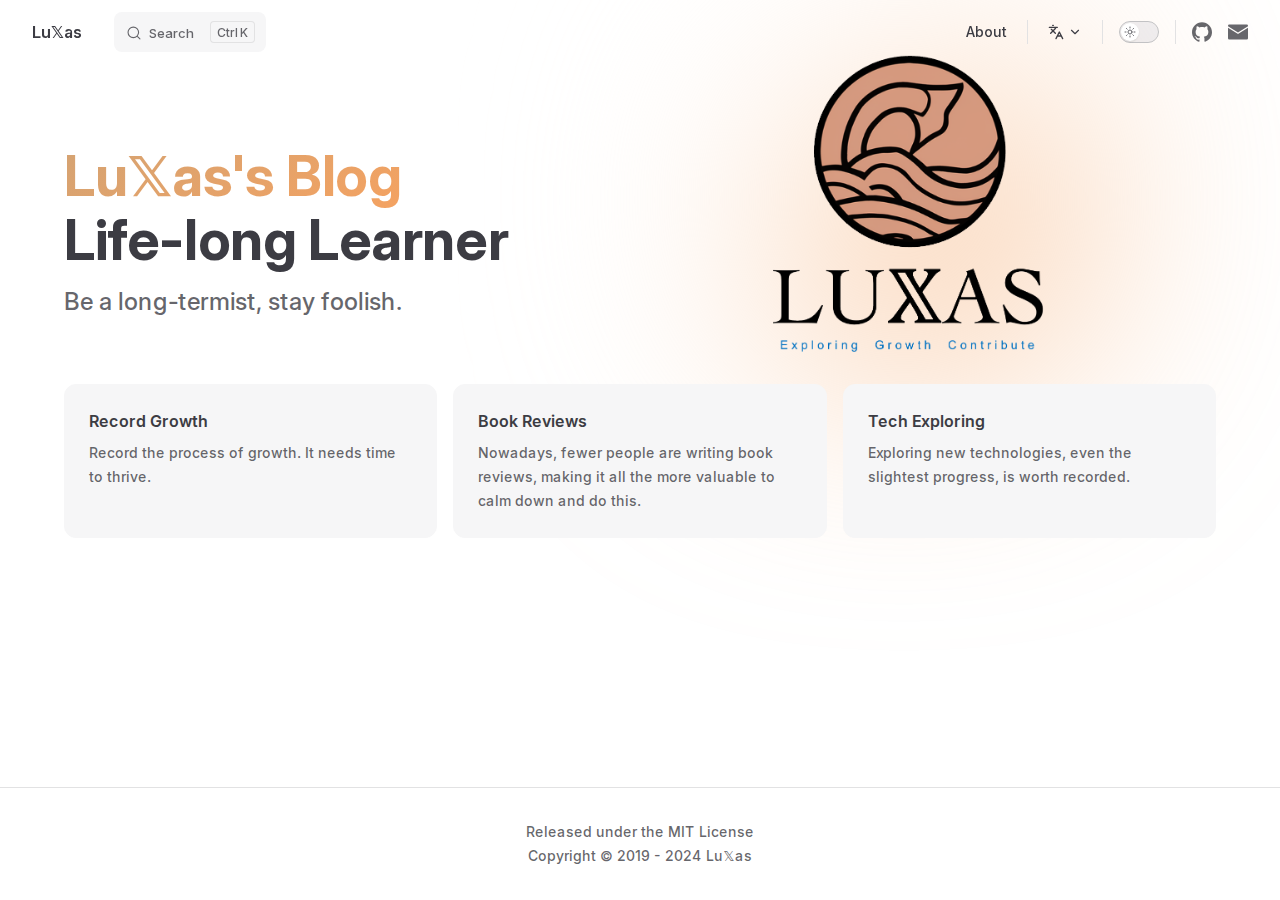
==== en/index.html @ c607cb86 "feat: update articles" ====
<!DOCTYPE html>
<html lang="en-US" dir="ltr">
  <head>
    <meta charset="utf-8">
    <meta name="viewport" content="width=device-width,initial-scale=1">
    <title>Lu𝕏as</title>
    <meta name="description" content="Vite & Vue powered static site generator.">
    <meta name="generator" content="VitePress v1.2.2">
    <link rel="preload stylesheet" href="/assets/style.DDRdnjF_.css" as="style">
    
    <script type="module" src="/assets/app.DLBh6SPV.js"></script>
    <link rel="preload" href="/assets/inter-roman-latin.Di8DUHzh.woff2" as="font" type="font/woff2" crossorigin="">
    <link rel="modulepreload" href="/assets/chunks/framework.D42TvibZ.js">
    <link rel="modulepreload" href="/assets/chunks/theme.DUBHkYEE.js">
    <link rel="modulepreload" href="/assets/en_index.md.DZoqJxFA.lean.js">
    <link rel="icon" href="/favicon.png">
    <script id="check-dark-mode">(()=>{const e=localStorage.getItem("vitepress-theme-appearance")||"auto",a=window.matchMedia("(prefers-color-scheme: dark)").matches;(!e||e==="auto"?a:e==="dark")&&document.documentElement.classList.add("dark")})();</script>
    <script id="check-mac-os">document.documentElement.classList.toggle("mac",/Mac|iPhone|iPod|iPad/i.test(navigator.platform));</script>
  </head>
  <body>
    <div id="app"><div class="Layout" data-v-5d98c3a5><!--[--><!--]--><!--[--><span tabindex="-1" data-v-0f60ec36></span><a href="#VPContent" class="VPSkipLink visually-hidden" data-v-0f60ec36> Skip to content </a><!--]--><!----><header class="VPNav" data-v-5d98c3a5 data-v-ae24b3ad><div class="VPNavBar home top" data-v-ae24b3ad data-v-ccf7ddec><div class="wrapper" data-v-ccf7ddec><div class="container" data-v-ccf7ddec><div class="title" data-v-ccf7ddec><div class="VPNavBarTitle" data-v-ccf7ddec data-v-ab179fa1><a class="title" href="/en/" data-v-ab179fa1><!--[--><!--]--><!----><span data-v-ab179fa1>Lu𝕏as</span><!--[--><!--]--></a></div></div><div class="content" data-v-ccf7ddec><div class="content-body" data-v-ccf7ddec><!--[--><!--]--><div class="VPNavBarSearch search" data-v-ccf7ddec><!--[--><!----><div id="local-search"><button type="button" class="DocSearch DocSearch-Button" aria-label="Search"><span class="DocSearch-Button-Container"><span class="vp-icon DocSearch-Search-Icon"></span><span class="DocSearch-Button-Placeholder">Search</span></span><span class="DocSearch-Button-Keys"><kbd class="DocSearch-Button-Key"></kbd><kbd class="DocSearch-Button-Key">K</kbd></span></button></div><!--]--></div><nav aria-labelledby="main-nav-aria-label" class="VPNavBarMenu menu" data-v-ccf7ddec data-v-7f418b0f><span id="main-nav-aria-label" class="visually-hidden" data-v-7f418b0f>Main Navigation</span><!--[--><!--[--><a class="VPLink link VPNavBarMenuLink" href="/about/page" tabindex="0" data-v-7f418b0f data-v-9c663999><!--[--><span data-v-9c663999>About</span><!--]--></a><!--]--><!--]--></nav><div class="VPFlyout VPNavBarTranslations translations" data-v-ccf7ddec data-v-88af2de4 data-v-b6c34ac9><button type="button" class="button" aria-haspopup="true" aria-expanded="false" aria-label="Change language" data-v-b6c34ac9><span class="text" data-v-b6c34ac9><span class="vpi-languages option-icon" data-v-b6c34ac9></span><!----><span class="vpi-chevron-down text-icon" data-v-b6c34ac9></span></span></button><div class="menu" data-v-b6c34ac9><div class="VPMenu" data-v-b6c34ac9 data-v-e7ea1737><!----><!--[--><!--[--><div class="items" data-v-88af2de4><p class="title" data-v-88af2de4>English</p><!--[--><div class="VPMenuLink" data-v-88af2de4 data-v-43f1e123><a class="VPLink link" href="/" data-v-43f1e123><!--[-->简体中文<!--]--></a></div><!--]--></div><!--]--><!--]--></div></div></div><div class="VPNavBarAppearance appearance" data-v-ccf7ddec data-v-e6aabb21><button class="VPSwitch VPSwitchAppearance" type="button" role="switch" title="Switch to dark theme" aria-checked="false" data-v-e6aabb21 data-v-d1f28634 data-v-1d5665e3><span class="check" data-v-1d5665e3><span class="icon" data-v-1d5665e3><!--[--><span class="vpi-sun sun" data-v-d1f28634></span><span class="vpi-moon moon" data-v-d1f28634></span><!--]--></span></span></button></div><div class="VPSocialLinks VPNavBarSocialLinks social-links" data-v-ccf7ddec data-v-0394ad82 data-v-7bc22406><!--[--><a class="VPSocialLink no-icon" href="https://github.com/luxasjer" aria-label="github" target="_blank" rel="noopener" data-v-7bc22406 data-v-eee4e7cb><span class="vpi-social-github" /></a><a class="VPSocialLink no-icon" href="mailto:jiap@hotmail.com" aria-label target="_blank" rel="noopener" data-v-7bc22406 data-v-eee4e7cb><svg xmlns="http://www.w3.org/2000/svg" viewBox="0 0 128 96" id="email"><g><path d="M0 11.283V8a8 8 0 0 1 8-8h112a8 8 0 0 1 8 8v3.283l-64 40zm66.12 48.11a4.004 4.004 0 0 1-4.24 0L0 20.717V88a8 8 0 0 0 8 8h112a8 8 0 0 0 8-8V20.717z"></path></g></svg></a><!--]--></div><div class="VPFlyout VPNavBarExtra extra" data-v-ccf7ddec data-v-d0bd9dde data-v-b6c34ac9><button type="button" class="button" aria-haspopup="true" aria-expanded="false" aria-label="extra navigation" data-v-b6c34ac9><span class="vpi-more-horizontal icon" data-v-b6c34ac9></span></button><div class="menu" data-v-b6c34ac9><div class="VPMenu" data-v-b6c34ac9 data-v-e7ea1737><!----><!--[--><!--[--><div class="group translations" data-v-d0bd9dde><p class="trans-title" data-v-d0bd9dde>English</p><!--[--><div class="VPMenuLink" data-v-d0bd9dde data-v-43f1e123><a class="VPLink link" href="/" data-v-43f1e123><!--[-->简体中文<!--]--></a></div><!--]--></div><div class="group" data-v-d0bd9dde><div class="item appearance" data-v-d0bd9dde><p class="label" data-v-d0bd9dde>Appearance</p><div class="appearance-action" data-v-d0bd9dde><button class="VPSwitch VPSwitchAppearance" type="button" role="switch" title="Switch to dark theme" aria-checked="false" data-v-d0bd9dde data-v-d1f28634 data-v-1d5665e3><span class="check" data-v-1d5665e3><span class="icon" data-v-1d5665e3><!--[--><span class="vpi-sun sun" data-v-d1f28634></span><span class="vpi-moon moon" data-v-d1f28634></span><!--]--></span></span></button></div></div></div><div class="group" data-v-d0bd9dde><div class="item social-links" data-v-d0bd9dde><div class="VPSocialLinks social-links-list" data-v-d0bd9dde data-v-7bc22406><!--[--><a class="VPSocialLink no-icon" href="https://github.com/luxasjer" aria-label="github" target="_blank" rel="noopener" data-v-7bc22406 data-v-eee4e7cb><span class="vpi-social-github" /></a><a class="VPSocialLink no-icon" href="mailto:jiap@hotmail.com" aria-label target="_blank" rel="noopener" data-v-7bc22406 data-v-eee4e7cb><svg xmlns="http://www.w3.org/2000/svg" viewBox="0 0 128 96" id="email"><g><path d="M0 11.283V8a8 8 0 0 1 8-8h112a8 8 0 0 1 8 8v3.283l-64 40zm66.12 48.11a4.004 4.004 0 0 1-4.24 0L0 20.717V88a8 8 0 0 0 8 8h112a8 8 0 0 0 8-8V20.717z"></path></g></svg></a><!--]--></div></div></div><!--]--><!--]--></div></div></div><!--[--><!--]--><button type="button" class="VPNavBarHamburger hamburger" aria-label="mobile navigation" aria-expanded="false" aria-controls="VPNavScreen" data-v-ccf7ddec data-v-e5dd9c1c><span class="container" data-v-e5dd9c1c><span class="top" data-v-e5dd9c1c></span><span class="middle" data-v-e5dd9c1c></span><span class="bottom" data-v-e5dd9c1c></span></span></button></div></div></div></div><div class="divider" data-v-ccf7ddec><div class="divider-line" data-v-ccf7ddec></div></div></div><!----></header><!----><!----><div class="VPContent is-home" id="VPContent" data-v-5d98c3a5 data-v-1428d186><div class="VPHome" data-v-1428d186 data-v-686f80a6><!--[--><!--]--><div class="VPHero has-image VPHomeHero" data-v-686f80a6 data-v-303bb580><div class="container" data-v-303bb580><div class="main" data-v-303bb580><!--[--><!--]--><!--[--><h1 class="name" data-v-303bb580><span class="clip" data-v-303bb580>Lu𝕏as's Blog</span></h1><p class="text" data-v-303bb580>Life-long Learner</p><p class="tagline" data-v-303bb580>Be a long-termist, stay foolish.</p><!--]--><!--[--><!--]--><!----><!--[--><!--]--></div><div class="image" data-v-303bb580><div class="image-container" data-v-303bb580><div class="image-bg" data-v-303bb580></div><!--[--><!--[--><img class="VPImage image-src" src="/logo.png" alt="Luxas" data-v-8426fc1a><!--]--><!--]--></div></div></div></div><!--[--><!--]--><!--[--><!--]--><div class="VPFeatures VPHomeFeatures" data-v-686f80a6 data-v-a6181336><div class="container" data-v-a6181336><div class="items" data-v-a6181336><!--[--><div class="grid-3 item" data-v-a6181336><div class="VPLink no-icon VPFeature" data-v-a6181336 data-v-a3976bdc><!--[--><article class="box" data-v-a3976bdc><!----><h2 class="title" data-v-a3976bdc>Record Growth</h2><p class="details" data-v-a3976bdc>Record the process of growth. It needs time to thrive.</p><!----></article><!--]--></div></div><div class="grid-3 item" data-v-a6181336><div class="VPLink no-icon VPFeature" data-v-a6181336 data-v-a3976bdc><!--[--><article class="box" data-v-a3976bdc><!----><h2 class="title" data-v-a3976bdc>Book Reviews</h2><p class="details" data-v-a3976bdc>Nowadays, fewer people are writing book reviews, making it all the more valuable to calm down and do this.</p><!----></article><!--]--></div></div><div class="grid-3 item" data-v-a6181336><div class="VPLink no-icon VPFeature" data-v-a6181336 data-v-a3976bdc><!--[--><article class="box" data-v-a3976bdc><!----><h2 class="title" data-v-a3976bdc>Tech Exploring</h2><p class="details" data-v-a3976bdc>Exploring new technologies, even the slightest progress, is worth recorded.</p><!----></article><!--]--></div></div><!--]--></div></div></div><!--[--><!--]--><div class="vp-doc container" style="" data-v-686f80a6 data-v-8e2d4988><!--[--><div style="position:relative;" data-v-686f80a6><div></div></div><!--]--></div></div></div><footer class="VPFooter" data-v-5d98c3a5 data-v-e315a0ad><div class="container" data-v-e315a0ad><p class="message" data-v-e315a0ad>Released under the MIT License</p><p class="copyright" data-v-e315a0ad>Copyright © 2019 - 2024 Lu𝕏as</p></div></footer><!--[--><!--]--></div></div>
    <script>window.__VP_HASH_MAP__=JSON.parse("{\"en_about_page.md\":\"DfdKTRWu\",\"en_posts_index.md\":\"Dd6nud6J\",\"about_page.md\":\"Cd9vt3Vc\",\"index.md\":\"DDCUJLED\",\"en_posts_how-to-configure-multiple-github-accounts-on-mac.md\":\"Dc8gXFpG\",\"posts_index.md\":\"DUNDQnD2\",\"en_index.md\":\"DZoqJxFA\",\"posts_how-to-configure-multiple-github-accounts-on-mac.md\":\"HzGMgSVw\"}");window.__VP_SITE_DATA__=JSON.parse("{\"lang\":\"en-US\",\"dir\":\"ltr\",\"title\":\"Lu𝕏as\",\"description\":\"Lu𝕏as 的个人网站\",\"base\":\"/\",\"head\":[],\"router\":{\"prefetchLinks\":true},\"appearance\":true,\"themeConfig\":{\"socialLinks\":[{\"icon\":\"github\",\"link\":\"https://github.com/luxasjer\"},{\"icon\":{\"svg\":\"<svg xmlns=\\\"http://www.w3.org/2000/svg\\\" viewBox=\\\"0 0 128 96\\\" id=\\\"email\\\"><g><path d=\\\"M0 11.283V8a8 8 0 0 1 8-8h112a8 8 0 0 1 8 8v3.283l-64 40zm66.12 48.11a4.004 4.004 0 0 1-4.24 0L0 20.717V88a8 8 0 0 0 8 8h112a8 8 0 0 0 8-8V20.717z\\\"></path></g></svg>\"},\"link\":\"mailto:jiap@hotmail.com\"}],\"search\":{\"provider\":\"local\"}},\"locales\":{\"root\":{\"label\":\"简体中文\",\"lang\":\"cn-zh\",\"description\":\"中文\",\"themeConfig\":{\"nav\":[{\"text\":\"文章\",\"link\":\"/posts\"},{\"text\":\"关于\",\"link\":\"/about/page\"}],\"editLink\":{\"pattern\":\"mailto:jiap@hotmail.com\",\"text\":\"与我取得联系\"},\"footer\":{\"message\":\"基于 MIT 许可发布\",\"copyright\":\"版权所有 © 2019-2024 Lu𝕏as\"},\"docFooter\":{\"prev\":\"上一页\",\"next\":\"下一页\"},\"outlineTitle\":\"导航栏\",\"outline\":[2,3],\"lastUpdated\":{\"text\":\"最后更新于\",\"formatOptions\":{\"dateStyle\":\"short\",\"timeStyle\":\"medium\"}},\"langMenuLabel\":\"多语言\",\"returnToTopLabel\":\"回到顶部\",\"sidebarMenuLabel\":\"菜单\",\"darkModeSwitchLabel\":\"主题\",\"lightModeSwitchTitle\":\"切换到浅色模式\",\"darkModeSwitchTitle\":\"切换到深色模式\"}},\"en\":{\"label\":\"English\",\"lang\":\"en-US\",\"description\":\"Vite & Vue powered static site generator.\",\"themeConfig\":{\"nav\":[{\"text\":\"About\",\"link\":\"/about/page\"}],\"editLink\":{\"pattern\":\"mailto:jiap@hotmail.com\",\"text\":\"Mail to me\"},\"footer\":{\"message\":\"Released under the MIT License\",\"copyright\":\"Copyright © 2019 - 2024 Lu𝕏as\"}}}},\"scrollOffset\":134,\"cleanUrls\":true}");</script>
    
  </body>
</html>
---- assets/style.DDRdnjF_.css ----
@font-face{font-family:Inter;font-style:normal;font-weight:100 900;font-display:swap;src:url(/assets/inter-roman-cyrillic-ext.BBPuwvHQ.woff2) format("woff2");unicode-range:U+0460-052F,U+1C80-1C88,U+20B4,U+2DE0-2DFF,U+A640-A69F,U+FE2E-FE2F}@font-face{font-family:Inter;font-style:normal;font-weight:100 900;font-display:swap;src:url(/assets/inter-roman-cyrillic.C5lxZ8CY.woff2) format("woff2");unicode-range:U+0301,U+0400-045F,U+0490-0491,U+04B0-04B1,U+2116}@font-face{font-family:Inter;font-style:normal;font-weight:100 900;font-display:swap;src:url(/assets/inter-roman-greek-ext.CqjqNYQ-.woff2) format("woff2");unicode-range:U+1F00-1FFF}@font-face{font-family:Inter;font-style:normal;font-weight:100 900;font-display:swap;src:url(/assets/inter-roman-greek.BBVDIX6e.woff2) format("woff2");unicode-range:U+0370-0377,U+037A-037F,U+0384-038A,U+038C,U+038E-03A1,U+03A3-03FF}@font-face{font-family:Inter;font-style:normal;font-weight:100 900;font-display:swap;src:url(/assets/inter-roman-vietnamese.BjW4sHH5.woff2) format("woff2");unicode-range:U+0102-0103,U+0110-0111,U+0128-0129,U+0168-0169,U+01A0-01A1,U+01AF-01B0,U+0300-0301,U+0303-0304,U+0308-0309,U+0323,U+0329,U+1EA0-1EF9,U+20AB}@font-face{font-family:Inter;font-style:normal;font-weight:100 900;font-display:swap;src:url(/assets/inter-roman-latin-ext.4ZJIpNVo.woff2) format("woff2");unicode-range:U+0100-02AF,U+0304,U+0308,U+0329,U+1E00-1E9F,U+1EF2-1EFF,U+2020,U+20A0-20AB,U+20AD-20C0,U+2113,U+2C60-2C7F,U+A720-A7FF}@font-face{font-family:Inter;font-style:normal;font-weight:100 900;font-display:swap;src:url(/assets/inter-roman-latin.Di8DUHzh.woff2) format("woff2");unicode-range:U+0000-00FF,U+0131,U+0152-0153,U+02BB-02BC,U+02C6,U+02DA,U+02DC,U+0304,U+0308,U+0329,U+2000-206F,U+2074,U+20AC,U+2122,U+2191,U+2193,U+2212,U+2215,U+FEFF,U+FFFD}@font-face{font-family:Inter;font-style:italic;font-weight:100 900;font-display:swap;src:url(/assets/inter-italic-cyrillic-ext.r48I6akx.woff2) format("woff2");unicode-range:U+0460-052F,U+1C80-1C88,U+20B4,U+2DE0-2DFF,U+A640-A69F,U+FE2E-FE2F}@font-face{font-family:Inter;font-style:italic;font-weight:100 900;font-display:swap;src:url(/assets/inter-italic-cyrillic.By2_1cv3.woff2) format("woff2");unicode-range:U+0301,U+0400-045F,U+0490-0491,U+04B0-04B1,U+2116}@font-face{font-family:Inter;font-style:italic;font-weight:100 900;font-display:swap;src:url(/assets/inter-italic-greek-ext.1u6EdAuj.woff2) format("woff2");unicode-range:U+1F00-1FFF}@font-face{font-family:Inter;font-style:italic;font-weight:100 900;font-display:swap;src:url(/assets/inter-italic-greek.DJ8dCoTZ.woff2) format("woff2");unicode-range:U+0370-0377,U+037A-037F,U+0384-038A,U+038C,U+038E-03A1,U+03A3-03FF}@font-face{font-family:Inter;font-style:italic;font-weight:100 900;font-display:swap;src:url(/assets/inter-italic-vietnamese.BSbpV94h.woff2) format("woff2");unicode-range:U+0102-0103,U+0110-0111,U+0128-0129,U+0168-0169,U+01A0-01A1,U+01AF-01B0,U+0300-0301,U+0303-0304,U+0308-0309,U+0323,U+0329,U+1EA0-1EF9,U+20AB}@font-face{font-family:Inter;font-style:italic;font-weight:100 900;font-display:swap;src:url(/assets/inter-italic-latin-ext.CN1xVJS-.woff2) format("woff2");unicode-range:U+0100-02AF,U+0304,U+0308,U+0329,U+1E00-1E9F,U+1EF2-1EFF,U+2020,U+20A0-20AB,U+20AD-20C0,U+2113,U+2C60-2C7F,U+A720-A7FF}@font-face{font-family:Inter;font-style:italic;font-weight:100 900;font-display:swap;src:url(/assets/inter-italic-latin.C2AdPX0b.woff2) format("woff2");unicode-range:U+0000-00FF,U+0131,U+0152-0153,U+02BB-02BC,U+02C6,U+02DA,U+02DC,U+0304,U+0308,U+0329,U+2000-206F,U+2074,U+20AC,U+2122,U+2191,U+2193,U+2212,U+2215,U+FEFF,U+FFFD}@font-face{font-family:Punctuation SC;font-weight:400;src:local("PingFang SC Regular"),local("Noto Sans CJK SC"),local("Microsoft YaHei");unicode-range:U+201C,U+201D,U+2018,U+2019,U+2E3A,U+2014,U+2013,U+2026,U+00B7,U+007E,U+002F}@font-face{font-family:Punctuation SC;font-weight:500;src:local("PingFang SC Medium"),local("Noto Sans CJK SC"),local("Microsoft YaHei");unicode-range:U+201C,U+201D,U+2018,U+2019,U+2E3A,U+2014,U+2013,U+2026,U+00B7,U+007E,U+002F}@font-face{font-family:Punctuation SC;font-weight:600;src:local("PingFang SC Semibold"),local("Noto Sans CJK SC Bold"),local("Microsoft YaHei Bold");unicode-range:U+201C,U+201D,U+2018,U+2019,U+2E3A,U+2014,U+2013,U+2026,U+00B7,U+007E,U+002F}@font-face{font-family:Punctuation SC;font-weight:700;src:local("PingFang SC Semibold"),local("Noto Sans CJK SC Bold"),local("Microsoft YaHei Bold");unicode-range:U+201C,U+201D,U+2018,U+2019,U+2E3A,U+2014,U+2013,U+2026,U+00B7,U+007E,U+002F}:root{--vp-c-white: #ffffff;--vp-c-black: #000000;--vp-c-neutral: var(--vp-c-black);--vp-c-neutral-inverse: var(--vp-c-white)}.dark{--vp-c-neutral: var(--vp-c-white);--vp-c-neutral-inverse: var(--vp-c-black)}:root{--vp-c-gray-1: #dddde3;--vp-c-gray-2: #e4e4e9;--vp-c-gray-3: #ebebef;--vp-c-gray-soft: rgba(142, 150, 170, .14);--vp-c-indigo-1: #3451b2;--vp-c-indigo-2: #3a5ccc;--vp-c-indigo-3: #5672cd;--vp-c-indigo-soft: rgba(100, 108, 255, .14);--vp-c-purple-1: #6f42c1;--vp-c-purple-2: #7e4cc9;--vp-c-purple-3: #8e5cd9;--vp-c-purple-soft: rgba(159, 122, 234, .14);--vp-c-green-1: #18794e;--vp-c-green-2: #299764;--vp-c-green-3: #30a46c;--vp-c-green-soft: rgba(16, 185, 129, .14);--vp-c-yellow-1: #915930;--vp-c-yellow-2: #946300;--vp-c-yellow-3: #9f6a00;--vp-c-yellow-soft: rgba(234, 179, 8, .14);--vp-c-red-1: #b8272c;--vp-c-red-2: #d5393e;--vp-c-red-3: #e0575b;--vp-c-red-soft: rgba(244, 63, 94, .14);--vp-c-sponsor: #db2777}.dark{--vp-c-gray-1: #515c67;--vp-c-gray-2: #414853;--vp-c-gray-3: #32363f;--vp-c-gray-soft: rgba(101, 117, 133, .16);--vp-c-indigo-1: #a8b1ff;--vp-c-indigo-2: #5c73e7;--vp-c-indigo-3: #3e63dd;--vp-c-indigo-soft: rgba(100, 108, 255, .16);--vp-c-purple-1: #c8abfa;--vp-c-purple-2: #a879e6;--vp-c-purple-3: #8e5cd9;--vp-c-purple-soft: rgba(159, 122, 234, .16);--vp-c-green-1: #3dd68c;--vp-c-green-2: #30a46c;--vp-c-green-3: #298459;--vp-c-green-soft: rgba(16, 185, 129, .16);--vp-c-yellow-1: #f9b44e;--vp-c-yellow-2: #da8b17;--vp-c-yellow-3: #a46a0a;--vp-c-yellow-soft: rgba(234, 179, 8, .16);--vp-c-red-1: #f66f81;--vp-c-red-2: #f14158;--vp-c-red-3: #b62a3c;--vp-c-red-soft: rgba(244, 63, 94, .16)}:root{--vp-c-bg: #ffffff;--vp-c-bg-alt: #f6f6f7;--vp-c-bg-elv: #ffffff;--vp-c-bg-soft: #f6f6f7}.dark{--vp-c-bg: #1b1b1f;--vp-c-bg-alt: #161618;--vp-c-bg-elv: #202127;--vp-c-bg-soft: #202127}:root{--vp-c-border: #c2c2c4;--vp-c-divider: #e2e2e3;--vp-c-gutter: #e2e2e3}.dark{--vp-c-border: #3c3f44;--vp-c-divider: #2e2e32;--vp-c-gutter: #000000}:root{--vp-c-text-1: rgba(60, 60, 67);--vp-c-text-2: rgba(60, 60, 67, .78);--vp-c-text-3: rgba(60, 60, 67, .56)}.dark{--vp-c-text-1: rgba(255, 255, 245, .86);--vp-c-text-2: rgba(235, 235, 245, .6);--vp-c-text-3: rgba(235, 235, 245, .38)}:root{--vp-c-default-1: var(--vp-c-gray-1);--vp-c-default-2: var(--vp-c-gray-2);--vp-c-default-3: var(--vp-c-gray-3);--vp-c-default-soft: var(--vp-c-gray-soft);--vp-c-brand-1: var(--vp-c-indigo-1);--vp-c-brand-2: var(--vp-c-indigo-2);--vp-c-brand-3: var(--vp-c-indigo-3);--vp-c-brand-soft: var(--vp-c-indigo-soft);--vp-c-brand: var(--vp-c-brand-1);--vp-c-tip-1: var(--vp-c-brand-1);--vp-c-tip-2: var(--vp-c-brand-2);--vp-c-tip-3: var(--vp-c-brand-3);--vp-c-tip-soft: var(--vp-c-brand-soft);--vp-c-note-1: var(--vp-c-brand-1);--vp-c-note-2: var(--vp-c-brand-2);--vp-c-note-3: var(--vp-c-brand-3);--vp-c-note-soft: var(--vp-c-brand-soft);--vp-c-success-1: var(--vp-c-green-1);--vp-c-success-2: var(--vp-c-green-2);--vp-c-success-3: var(--vp-c-green-3);--vp-c-success-soft: var(--vp-c-green-soft);--vp-c-important-1: var(--vp-c-purple-1);--vp-c-important-2: var(--vp-c-purple-2);--vp-c-important-3: var(--vp-c-purple-3);--vp-c-important-soft: var(--vp-c-purple-soft);--vp-c-warning-1: var(--vp-c-yellow-1);--vp-c-warning-2: var(--vp-c-yellow-2);--vp-c-warning-3: var(--vp-c-yellow-3);--vp-c-warning-soft: var(--vp-c-yellow-soft);--vp-c-danger-1: var(--vp-c-red-1);--vp-c-danger-2: var(--vp-c-red-2);--vp-c-danger-3: var(--vp-c-red-3);--vp-c-danger-soft: var(--vp-c-red-soft);--vp-c-caution-1: var(--vp-c-red-1);--vp-c-caution-2: var(--vp-c-red-2);--vp-c-caution-3: var(--vp-c-red-3);--vp-c-caution-soft: var(--vp-c-red-soft)}:root{--vp-font-family-base: "Inter", ui-sans-serif, system-ui, sans-serif, "Apple Color Emoji", "Segoe UI Emoji", "Segoe UI Symbol", "Noto Color Emoji";--vp-font-family-mono: ui-monospace, "Menlo", "Monaco", "Consolas", "Liberation Mono", "Courier New", monospace;font-optical-sizing:auto}:root:where(:lang(zh)){--vp-font-family-base: "Punctuation SC", "Inter", ui-sans-serif, system-ui, "PingFang SC", "Noto Sans CJK SC", "Noto Sans SC", "Heiti SC", "Microsoft YaHei", "DengXian", sans-serif, "Apple Color Emoji", "Segoe UI Emoji", "Segoe UI Symbol", "Noto Color Emoji"}:root{--vp-shadow-1: 0 1px 2px rgba(0, 0, 0, .04), 0 1px 2px rgba(0, 0, 0, .06);--vp-shadow-2: 0 3px 12px rgba(0, 0, 0, .07), 0 1px 4px rgba(0, 0, 0, .07);--vp-shadow-3: 0 12px 32px rgba(0, 0, 0, .1), 0 2px 6px rgba(0, 0, 0, .08);--vp-shadow-4: 0 14px 44px rgba(0, 0, 0, .12), 0 3px 9px rgba(0, 0, 0, .12);--vp-shadow-5: 0 18px 56px rgba(0, 0, 0, .16), 0 4px 12px rgba(0, 0, 0, .16)}:root{--vp-z-index-footer: 10;--vp-z-index-local-nav: 20;--vp-z-index-nav: 30;--vp-z-index-layout-top: 40;--vp-z-index-backdrop: 50;--vp-z-index-sidebar: 60}@media (min-width: 960px){:root{--vp-z-index-sidebar: 25}}:root{--vp-layout-max-width: 1440px}:root{--vp-header-anchor-symbol: "#"}:root{--vp-code-line-height: 1.7;--vp-code-font-size: .875em;--vp-code-color: var(--vp-c-brand-1);--vp-code-link-color: var(--vp-c-brand-1);--vp-code-link-hover-color: var(--vp-c-brand-2);--vp-code-bg: var(--vp-c-default-soft);--vp-code-block-color: var(--vp-c-text-2);--vp-code-block-bg: var(--vp-c-bg-alt);--vp-code-block-divider-color: var(--vp-c-gutter);--vp-code-lang-color: var(--vp-c-text-3);--vp-code-line-highlight-color: var(--vp-c-default-soft);--vp-code-line-number-color: var(--vp-c-text-3);--vp-code-line-diff-add-color: var(--vp-c-success-soft);--vp-code-line-diff-add-symbol-color: var(--vp-c-success-1);--vp-code-line-diff-remove-color: var(--vp-c-danger-soft);--vp-code-line-diff-remove-symbol-color: var(--vp-c-danger-1);--vp-code-line-warning-color: var(--vp-c-warning-soft);--vp-code-line-error-color: var(--vp-c-danger-soft);--vp-code-copy-code-border-color: var(--vp-c-divider);--vp-code-copy-code-bg: var(--vp-c-bg-soft);--vp-code-copy-code-hover-border-color: var(--vp-c-divider);--vp-code-copy-code-hover-bg: var(--vp-c-bg);--vp-code-copy-code-active-text: var(--vp-c-text-2);--vp-code-copy-copied-text-content: "Copied";--vp-code-tab-divider: var(--vp-code-block-divider-color);--vp-code-tab-text-color: var(--vp-c-text-2);--vp-code-tab-bg: var(--vp-code-block-bg);--vp-code-tab-hover-text-color: var(--vp-c-text-1);--vp-code-tab-active-text-color: var(--vp-c-text-1);--vp-code-tab-active-bar-color: var(--vp-c-brand-1)}:root{--vp-button-brand-border: transparent;--vp-button-brand-text: var(--vp-c-white);--vp-button-brand-bg: var(--vp-c-brand-3);--vp-button-brand-hover-border: transparent;--vp-button-brand-hover-text: var(--vp-c-white);--vp-button-brand-hover-bg: var(--vp-c-brand-2);--vp-button-brand-active-border: transparent;--vp-button-brand-active-text: var(--vp-c-white);--vp-button-brand-active-bg: var(--vp-c-brand-1);--vp-button-alt-border: transparent;--vp-button-alt-text: var(--vp-c-text-1);--vp-button-alt-bg: var(--vp-c-default-3);--vp-button-alt-hover-border: transparent;--vp-button-alt-hover-text: var(--vp-c-text-1);--vp-button-alt-hover-bg: var(--vp-c-default-2);--vp-button-alt-active-border: transparent;--vp-button-alt-active-text: var(--vp-c-text-1);--vp-button-alt-active-bg: var(--vp-c-default-1);--vp-button-sponsor-border: var(--vp-c-text-2);--vp-button-sponsor-text: var(--vp-c-text-2);--vp-button-sponsor-bg: transparent;--vp-button-sponsor-hover-border: var(--vp-c-sponsor);--vp-button-sponsor-hover-text: var(--vp-c-sponsor);--vp-button-sponsor-hover-bg: transparent;--vp-button-sponsor-active-border: var(--vp-c-sponsor);--vp-button-sponsor-active-text: var(--vp-c-sponsor);--vp-button-sponsor-active-bg: transparent}:root{--vp-custom-block-font-size: 14px;--vp-custom-block-code-font-size: 13px;--vp-custom-block-info-border: transparent;--vp-custom-block-info-text: var(--vp-c-text-1);--vp-custom-block-info-bg: var(--vp-c-default-soft);--vp-custom-block-info-code-bg: var(--vp-c-default-soft);--vp-custom-block-note-border: transparent;--vp-custom-block-note-text: var(--vp-c-text-1);--vp-custom-block-note-bg: var(--vp-c-default-soft);--vp-custom-block-note-code-bg: var(--vp-c-default-soft);--vp-custom-block-tip-border: transparent;--vp-custom-block-tip-text: var(--vp-c-text-1);--vp-custom-block-tip-bg: var(--vp-c-tip-soft);--vp-custom-block-tip-code-bg: var(--vp-c-tip-soft);--vp-custom-block-important-border: transparent;--vp-custom-block-important-text: var(--vp-c-text-1);--vp-custom-block-important-bg: var(--vp-c-important-soft);--vp-custom-block-important-code-bg: var(--vp-c-important-soft);--vp-custom-block-warning-border: transparent;--vp-custom-block-warning-text: var(--vp-c-text-1);--vp-custom-block-warning-bg: var(--vp-c-warning-soft);--vp-custom-block-warning-code-bg: var(--vp-c-warning-soft);--vp-custom-block-danger-border: transparent;--vp-custom-block-danger-text: var(--vp-c-text-1);--vp-custom-block-danger-bg: var(--vp-c-danger-soft);--vp-custom-block-danger-code-bg: var(--vp-c-danger-soft);--vp-custom-block-caution-border: transparent;--vp-custom-block-caution-text: var(--vp-c-text-1);--vp-custom-block-caution-bg: var(--vp-c-caution-soft);--vp-custom-block-caution-code-bg: var(--vp-c-caution-soft);--vp-custom-block-details-border: var(--vp-custom-block-info-border);--vp-custom-block-details-text: var(--vp-custom-block-info-text);--vp-custom-block-details-bg: var(--vp-custom-block-info-bg);--vp-custom-block-details-code-bg: var(--vp-custom-block-info-code-bg)}:root{--vp-input-border-color: var(--vp-c-border);--vp-input-bg-color: var(--vp-c-bg-alt);--vp-input-switch-bg-color: var(--vp-c-default-soft)}:root{--vp-nav-height: 64px;--vp-nav-bg-color: var(--vp-c-bg);--vp-nav-screen-bg-color: var(--vp-c-bg);--vp-nav-logo-height: 24px}.hide-nav{--vp-nav-height: 0px}.hide-nav .VPSidebar{--vp-nav-height: 22px}:root{--vp-local-nav-bg-color: var(--vp-c-bg)}:root{--vp-sidebar-width: 272px;--vp-sidebar-bg-color: var(--vp-c-bg-alt)}:root{--vp-backdrop-bg-color: rgba(0, 0, 0, .6)}:root{--vp-home-hero-name-color: var(--vp-c-brand-1);--vp-home-hero-name-background: transparent;--vp-home-hero-image-background-image: none;--vp-home-hero-image-filter: none}:root{--vp-badge-info-border: transparent;--vp-badge-info-text: var(--vp-c-text-2);--vp-badge-info-bg: var(--vp-c-default-soft);--vp-badge-tip-border: transparent;--vp-badge-tip-text: var(--vp-c-tip-1);--vp-badge-tip-bg: var(--vp-c-tip-soft);--vp-badge-warning-border: transparent;--vp-badge-warning-text: var(--vp-c-warning-1);--vp-badge-warning-bg: var(--vp-c-warning-soft);--vp-badge-danger-border: transparent;--vp-badge-danger-text: var(--vp-c-danger-1);--vp-badge-danger-bg: var(--vp-c-danger-soft)}:root{--vp-carbon-ads-text-color: var(--vp-c-text-1);--vp-carbon-ads-poweredby-color: var(--vp-c-text-2);--vp-carbon-ads-bg-color: var(--vp-c-bg-soft);--vp-carbon-ads-hover-text-color: var(--vp-c-brand-1);--vp-carbon-ads-hover-poweredby-color: var(--vp-c-text-1)}:root{--vp-local-search-bg: var(--vp-c-bg);--vp-local-search-result-bg: var(--vp-c-bg);--vp-local-search-result-border: var(--vp-c-divider);--vp-local-search-result-selected-bg: var(--vp-c-bg);--vp-local-search-result-selected-border: var(--vp-c-brand-1);--vp-local-search-highlight-bg: var(--vp-c-brand-1);--vp-local-search-highlight-text: var(--vp-c-neutral-inverse)}@media (prefers-reduced-motion: reduce){*,:before,:after{animation-delay:-1ms!important;animation-duration:1ms!important;animation-iteration-count:1!important;background-attachment:initial!important;scroll-behavior:auto!important;transition-duration:0s!important;transition-delay:0s!important}}*,:before,:after{box-sizing:border-box}html{line-height:1.4;font-size:16px;-webkit-text-size-adjust:100%}html.dark{color-scheme:dark}body{margin:0;width:100%;min-width:320px;min-height:100vh;line-height:24px;font-family:var(--vp-font-family-base);font-size:16px;font-weight:400;color:var(--vp-c-text-1);background-color:var(--vp-c-bg);font-synthesis:style;text-rendering:optimizeLegibility;-webkit-font-smoothing:antialiased;-moz-osx-font-smoothing:grayscale}main{display:block}h1,h2,h3,h4,h5,h6{margin:0;line-height:24px;font-size:16px;font-weight:400}p{margin:0}strong,b{font-weight:600}a,area,button,[role=button],input,label,select,summary,textarea{touch-action:manipulation}a{color:inherit;text-decoration:inherit}ol,ul{list-style:none;margin:0;padding:0}blockquote{margin:0}pre,code,kbd,samp{font-family:var(--vp-font-family-mono)}img,svg,video,canvas,audio,iframe,embed,object{display:block}figure{margin:0}img,video{max-width:100%;height:auto}button,input,optgroup,select,textarea{border:0;padding:0;line-height:inherit;color:inherit}button{padding:0;font-family:inherit;background-color:transparent;background-image:none}button:enabled,[role=button]:enabled{cursor:pointer}button:focus,button:focus-visible{outline:1px dotted;outline:4px auto -webkit-focus-ring-color}button:focus:not(:focus-visible){outline:none!important}input:focus,textarea:focus,select:focus{outline:none}table{border-collapse:collapse}input{background-color:transparent}input:-ms-input-placeholder,textarea:-ms-input-placeholder{color:var(--vp-c-text-3)}input::-ms-input-placeholder,textarea::-ms-input-placeholder{color:var(--vp-c-text-3)}input::placeholder,textarea::placeholder{color:var(--vp-c-text-3)}input::-webkit-outer-spin-button,input::-webkit-inner-spin-button{-webkit-appearance:none;margin:0}input[type=number]{-moz-appearance:textfield}textarea{resize:vertical}select{-webkit-appearance:none}fieldset{margin:0;padding:0}h1,h2,h3,h4,h5,h6,li,p{overflow-wrap:break-word}vite-error-overlay{z-index:9999}mjx-container{display:inline-block;margin:auto 2px -2px}mjx-container>svg{display:inline-block;margin:auto}[class^=vpi-],[class*=" vpi-"],.vp-icon{width:1em;height:1em}[class^=vpi-].bg,[class*=" vpi-"].bg,.vp-icon.bg{background-size:100% 100%;background-color:transparent}[class^=vpi-]:not(.bg),[class*=" vpi-"]:not(.bg),.vp-icon:not(.bg){-webkit-mask:var(--icon) no-repeat;mask:var(--icon) no-repeat;-webkit-mask-size:100% 100%;mask-size:100% 100%;background-color:currentColor;color:inherit}.vpi-align-left{--icon: url("data:image/svg+xml,%3Csvg xmlns='http://www.w3.org/2000/svg' fill='none' stroke='currentColor' stroke-linecap='round' stroke-linejoin='round' stroke-width='2' viewBox='0 0 24 24'%3E%3Cpath d='M21 6H3M15 12H3M17 18H3'/%3E%3C/svg%3E")}.vpi-arrow-right,.vpi-arrow-down,.vpi-arrow-left,.vpi-arrow-up{--icon: url("data:image/svg+xml,%3Csvg xmlns='http://www.w3.org/2000/svg' fill='none' stroke='currentColor' stroke-linecap='round' stroke-linejoin='round' stroke-width='2' viewBox='0 0 24 24'%3E%3Cpath d='M5 12h14M12 5l7 7-7 7'/%3E%3C/svg%3E")}.vpi-chevron-right,.vpi-chevron-down,.vpi-chevron-left,.vpi-chevron-up{--icon: url("data:image/svg+xml,%3Csvg xmlns='http://www.w3.org/2000/svg' fill='none' stroke='currentColor' stroke-linecap='round' stroke-linejoin='round' stroke-width='2' viewBox='0 0 24 24'%3E%3Cpath d='m9 18 6-6-6-6'/%3E%3C/svg%3E")}.vpi-chevron-down,.vpi-arrow-down{transform:rotate(90deg)}.vpi-chevron-left,.vpi-arrow-left{transform:rotate(180deg)}.vpi-chevron-up,.vpi-arrow-up{transform:rotate(-90deg)}.vpi-square-pen{--icon: url("data:image/svg+xml,%3Csvg xmlns='http://www.w3.org/2000/svg' fill='none' stroke='currentColor' stroke-linecap='round' stroke-linejoin='round' stroke-width='2' viewBox='0 0 24 24'%3E%3Cpath d='M12 3H5a2 2 0 0 0-2 2v14a2 2 0 0 0 2 2h14a2 2 0 0 0 2-2v-7'/%3E%3Cpath d='M18.375 2.625a2.121 2.121 0 1 1 3 3L12 15l-4 1 1-4Z'/%3E%3C/svg%3E")}.vpi-plus{--icon: url("data:image/svg+xml,%3Csvg xmlns='http://www.w3.org/2000/svg' fill='none' stroke='currentColor' stroke-linecap='round' stroke-linejoin='round' stroke-width='2' viewBox='0 0 24 24'%3E%3Cpath d='M5 12h14M12 5v14'/%3E%3C/svg%3E")}.vpi-sun{--icon: url("data:image/svg+xml,%3Csvg xmlns='http://www.w3.org/2000/svg' fill='none' stroke='currentColor' stroke-linecap='round' stroke-linejoin='round' stroke-width='2' viewBox='0 0 24 24'%3E%3Ccircle cx='12' cy='12' r='4'/%3E%3Cpath d='M12 2v2M12 20v2M4.93 4.93l1.41 1.41M17.66 17.66l1.41 1.41M2 12h2M20 12h2M6.34 17.66l-1.41 1.41M19.07 4.93l-1.41 1.41'/%3E%3C/svg%3E")}.vpi-moon{--icon: url("data:image/svg+xml,%3Csvg xmlns='http://www.w3.org/2000/svg' fill='none' stroke='currentColor' stroke-linecap='round' stroke-linejoin='round' stroke-width='2' viewBox='0 0 24 24'%3E%3Cpath d='M12 3a6 6 0 0 0 9 9 9 9 0 1 1-9-9Z'/%3E%3C/svg%3E")}.vpi-more-horizontal{--icon: url("data:image/svg+xml,%3Csvg xmlns='http://www.w3.org/2000/svg' fill='none' stroke='currentColor' stroke-linecap='round' stroke-linejoin='round' stroke-width='2' viewBox='0 0 24 24'%3E%3Ccircle cx='12' cy='12' r='1'/%3E%3Ccircle cx='19' cy='12' r='1'/%3E%3Ccircle cx='5' cy='12' r='1'/%3E%3C/svg%3E")}.vpi-languages{--icon: url("data:image/svg+xml,%3Csvg xmlns='http://www.w3.org/2000/svg' fill='none' stroke='currentColor' stroke-linecap='round' stroke-linejoin='round' stroke-width='2' viewBox='0 0 24 24'%3E%3Cpath d='m5 8 6 6M4 14l6-6 2-3M2 5h12M7 2h1M22 22l-5-10-5 10M14 18h6'/%3E%3C/svg%3E")}.vpi-heart{--icon: url("data:image/svg+xml,%3Csvg xmlns='http://www.w3.org/2000/svg' fill='none' stroke='currentColor' stroke-linecap='round' stroke-linejoin='round' stroke-width='2' viewBox='0 0 24 24'%3E%3Cpath d='M19 14c1.49-1.46 3-3.21 3-5.5A5.5 5.5 0 0 0 16.5 3c-1.76 0-3 .5-4.5 2-1.5-1.5-2.74-2-4.5-2A5.5 5.5 0 0 0 2 8.5c0 2.3 1.5 4.05 3 5.5l7 7Z'/%3E%3C/svg%3E")}.vpi-search{--icon: url("data:image/svg+xml,%3Csvg xmlns='http://www.w3.org/2000/svg' fill='none' stroke='currentColor' stroke-linecap='round' stroke-linejoin='round' stroke-width='2' viewBox='0 0 24 24'%3E%3Ccircle cx='11' cy='11' r='8'/%3E%3Cpath d='m21 21-4.3-4.3'/%3E%3C/svg%3E")}.vpi-layout-list{--icon: url("data:image/svg+xml,%3Csvg xmlns='http://www.w3.org/2000/svg' fill='none' stroke='currentColor' stroke-linecap='round' stroke-linejoin='round' stroke-width='2' viewBox='0 0 24 24'%3E%3Crect width='7' height='7' x='3' y='3' rx='1'/%3E%3Crect width='7' height='7' x='3' y='14' rx='1'/%3E%3Cpath d='M14 4h7M14 9h7M14 15h7M14 20h7'/%3E%3C/svg%3E")}.vpi-delete{--icon: url("data:image/svg+xml,%3Csvg xmlns='http://www.w3.org/2000/svg' fill='none' stroke='currentColor' stroke-linecap='round' stroke-linejoin='round' stroke-width='2' viewBox='0 0 24 24'%3E%3Cpath d='M20 5H9l-7 7 7 7h11a2 2 0 0 0 2-2V7a2 2 0 0 0-2-2ZM18 9l-6 6M12 9l6 6'/%3E%3C/svg%3E")}.vpi-corner-down-left{--icon: url("data:image/svg+xml,%3Csvg xmlns='http://www.w3.org/2000/svg' fill='none' stroke='currentColor' stroke-linecap='round' stroke-linejoin='round' stroke-width='2' viewBox='0 0 24 24'%3E%3Cpath d='m9 10-5 5 5 5'/%3E%3Cpath d='M20 4v7a4 4 0 0 1-4 4H4'/%3E%3C/svg%3E")}:root{--vp-icon-copy: url("data:image/svg+xml,%3Csvg xmlns='http://www.w3.org/2000/svg' fill='none' stroke='rgba(128,128,128,1)' stroke-linecap='round' stroke-linejoin='round' stroke-width='2' viewBox='0 0 24 24'%3E%3Crect width='8' height='4' x='8' y='2' rx='1' ry='1'/%3E%3Cpath d='M16 4h2a2 2 0 0 1 2 2v14a2 2 0 0 1-2 2H6a2 2 0 0 1-2-2V6a2 2 0 0 1 2-2h2'/%3E%3C/svg%3E");--vp-icon-copied: url("data:image/svg+xml,%3Csvg xmlns='http://www.w3.org/2000/svg' fill='none' stroke='rgba(128,128,128,1)' stroke-linecap='round' stroke-linejoin='round' stroke-width='2' viewBox='0 0 24 24'%3E%3Crect width='8' height='4' x='8' y='2' rx='1' ry='1'/%3E%3Cpath d='M16 4h2a2 2 0 0 1 2 2v14a2 2 0 0 1-2 2H6a2 2 0 0 1-2-2V6a2 2 0 0 1 2-2h2'/%3E%3Cpath d='m9 14 2 2 4-4'/%3E%3C/svg%3E")}.vpi-social-discord{--icon: url("data:image/svg+xml,%3Csvg xmlns='http://www.w3.org/2000/svg' viewBox='0 0 24 24'%3E%3Cpath d='M20.317 4.37a19.791 19.791 0 0 0-4.885-1.515.074.074 0 0 0-.079.037c-.21.375-.444.864-.608 1.25a18.27 18.27 0 0 0-5.487 0 12.64 12.64 0 0 0-.617-1.25.077.077 0 0 0-.079-.037A19.736 19.736 0 0 0 3.677 4.37a.07.07 0 0 0-.032.027C.533 9.046-.32 13.58.099 18.057a.082.082 0 0 0 .031.057 19.9 19.9 0 0 0 5.993 3.03.078.078 0 0 0 .084-.028c.462-.63.874-1.295 1.226-1.994a.076.076 0 0 0-.041-.106 13.107 13.107 0 0 1-1.872-.892.077.077 0 0 1-.008-.128 10.2 10.2 0 0 0 .372-.292.074.074 0 0 1 .077-.01c3.928 1.793 8.18 1.793 12.062 0a.074.074 0 0 1 .078.01c.12.098.246.198.373.292a.077.077 0 0 1-.006.127 12.299 12.299 0 0 1-1.873.892.077.077 0 0 0-.041.107c.36.698.772 1.362 1.225 1.993a.076.076 0 0 0 .084.028 19.839 19.839 0 0 0 6.002-3.03.077.077 0 0 0 .032-.054c.5-5.177-.838-9.674-3.549-13.66a.061.061 0 0 0-.031-.03zM8.02 15.33c-1.183 0-2.157-1.085-2.157-2.419 0-1.333.956-2.419 2.157-2.419 1.21 0 2.176 1.096 2.157 2.42 0 1.333-.956 2.418-2.157 2.418zm7.975 0c-1.183 0-2.157-1.085-2.157-2.419 0-1.333.955-2.419 2.157-2.419 1.21 0 2.176 1.096 2.157 2.42 0 1.333-.946 2.418-2.157 2.418Z'/%3E%3C/svg%3E")}.vpi-social-facebook{--icon: url("data:image/svg+xml,%3Csvg xmlns='http://www.w3.org/2000/svg' viewBox='0 0 24 24'%3E%3Cpath d='M9.101 23.691v-7.98H6.627v-3.667h2.474v-1.58c0-4.085 1.848-5.978 5.858-5.978.401 0 .955.042 1.468.103a8.68 8.68 0 0 1 1.141.195v3.325a8.623 8.623 0 0 0-.653-.036 26.805 26.805 0 0 0-.733-.009c-.707 0-1.259.096-1.675.309a1.686 1.686 0 0 0-.679.622c-.258.42-.374.995-.374 1.752v1.297h3.919l-.386 2.103-.287 1.564h-3.246v8.245C19.396 23.238 24 18.179 24 12.044c0-6.627-5.373-12-12-12s-12 5.373-12 12c0 5.628 3.874 10.35 9.101 11.647Z'/%3E%3C/svg%3E")}.vpi-social-github{--icon: url("data:image/svg+xml,%3Csvg xmlns='http://www.w3.org/2000/svg' viewBox='0 0 24 24'%3E%3Cpath d='M12 .297c-6.63 0-12 5.373-12 12 0 5.303 3.438 9.8 8.205 11.385.6.113.82-.258.82-.577 0-.285-.01-1.04-.015-2.04-3.338.724-4.042-1.61-4.042-1.61C4.422 18.07 3.633 17.7 3.633 17.7c-1.087-.744.084-.729.084-.729 1.205.084 1.838 1.236 1.838 1.236 1.07 1.835 2.809 1.305 3.495.998.108-.776.417-1.305.76-1.605-2.665-.3-5.466-1.332-5.466-5.93 0-1.31.465-2.38 1.235-3.22-.135-.303-.54-1.523.105-3.176 0 0 1.005-.322 3.3 1.23.96-.267 1.98-.399 3-.405 1.02.006 2.04.138 3 .405 2.28-1.552 3.285-1.23 3.285-1.23.645 1.653.24 2.873.12 3.176.765.84 1.23 1.91 1.23 3.22 0 4.61-2.805 5.625-5.475 5.92.42.36.81 1.096.81 2.22 0 1.606-.015 2.896-.015 3.286 0 .315.21.69.825.57C20.565 22.092 24 17.592 24 12.297c0-6.627-5.373-12-12-12'/%3E%3C/svg%3E")}.vpi-social-instagram{--icon: url("data:image/svg+xml,%3Csvg xmlns='http://www.w3.org/2000/svg' viewBox='0 0 24 24'%3E%3Cpath d='M7.03.084c-1.277.06-2.149.264-2.91.563a5.874 5.874 0 0 0-2.124 1.388 5.878 5.878 0 0 0-1.38 2.127C.321 4.926.12 5.8.064 7.076.008 8.354-.005 8.764.001 12.023c.007 3.259.021 3.667.083 4.947.061 1.277.264 2.149.563 2.911.308.789.72 1.457 1.388 2.123a5.872 5.872 0 0 0 2.129 1.38c.763.295 1.636.496 2.913.552 1.278.056 1.689.069 4.947.063 3.257-.007 3.668-.021 4.947-.082 1.28-.06 2.147-.265 2.91-.563a5.881 5.881 0 0 0 2.123-1.388 5.881 5.881 0 0 0 1.38-2.129c.295-.763.496-1.636.551-2.912.056-1.28.07-1.69.063-4.948-.006-3.258-.02-3.667-.081-4.947-.06-1.28-.264-2.148-.564-2.911a5.892 5.892 0 0 0-1.387-2.123 5.857 5.857 0 0 0-2.128-1.38C19.074.322 18.202.12 16.924.066 15.647.009 15.236-.006 11.977 0 8.718.008 8.31.021 7.03.084m.14 21.693c-1.17-.05-1.805-.245-2.228-.408a3.736 3.736 0 0 1-1.382-.895 3.695 3.695 0 0 1-.9-1.378c-.165-.423-.363-1.058-.417-2.228-.06-1.264-.072-1.644-.08-4.848-.006-3.204.006-3.583.061-4.848.05-1.169.246-1.805.408-2.228.216-.561.477-.96.895-1.382a3.705 3.705 0 0 1 1.379-.9c.423-.165 1.057-.361 2.227-.417 1.265-.06 1.644-.072 4.848-.08 3.203-.006 3.583.006 4.85.062 1.168.05 1.804.244 2.227.408.56.216.96.475 1.382.895.421.42.681.817.9 1.378.165.422.362 1.056.417 2.227.06 1.265.074 1.645.08 4.848.005 3.203-.006 3.583-.061 4.848-.051 1.17-.245 1.805-.408 2.23-.216.56-.477.96-.896 1.38a3.705 3.705 0 0 1-1.378.9c-.422.165-1.058.362-2.226.418-1.266.06-1.645.072-4.85.079-3.204.007-3.582-.006-4.848-.06m9.783-16.192a1.44 1.44 0 1 0 1.437-1.442 1.44 1.44 0 0 0-1.437 1.442M5.839 12.012a6.161 6.161 0 1 0 12.323-.024 6.162 6.162 0 0 0-12.323.024M8 12.008A4 4 0 1 1 12.008 16 4 4 0 0 1 8 12.008'/%3E%3C/svg%3E")}.vpi-social-linkedin{--icon: url("data:image/svg+xml,%3Csvg xmlns='http://www.w3.org/2000/svg' viewBox='0 0 24 24'%3E%3Cpath d='M20.447 20.452h-3.554v-5.569c0-1.328-.027-3.037-1.852-3.037-1.853 0-2.136 1.445-2.136 2.939v5.667H9.351V9h3.414v1.561h.046c.477-.9 1.637-1.85 3.37-1.85 3.601 0 4.267 2.37 4.267 5.455v6.286zM5.337 7.433a2.062 2.062 0 0 1-2.063-2.065 2.064 2.064 0 1 1 2.063 2.065zm1.782 13.019H3.555V9h3.564v11.452zM22.225 0H1.771C.792 0 0 .774 0 1.729v20.542C0 23.227.792 24 1.771 24h20.451C23.2 24 24 23.227 24 22.271V1.729C24 .774 23.2 0 22.222 0h.003z'/%3E%3C/svg%3E")}.vpi-social-mastodon{--icon: url("data:image/svg+xml,%3Csvg xmlns='http://www.w3.org/2000/svg' viewBox='0 0 24 24'%3E%3Cpath d='M23.268 5.313c-.35-2.578-2.617-4.61-5.304-5.004C17.51.242 15.792 0 11.813 0h-.03c-3.98 0-4.835.242-5.288.309C3.882.692 1.496 2.518.917 5.127.64 6.412.61 7.837.661 9.143c.074 1.874.088 3.745.26 5.611.118 1.24.325 2.47.62 3.68.55 2.237 2.777 4.098 4.96 4.857 2.336.792 4.849.923 7.256.38.265-.061.527-.132.786-.213.585-.184 1.27-.39 1.774-.753a.057.057 0 0 0 .023-.043v-1.809a.052.052 0 0 0-.02-.041.053.053 0 0 0-.046-.01 20.282 20.282 0 0 1-4.709.545c-2.73 0-3.463-1.284-3.674-1.818a5.593 5.593 0 0 1-.319-1.433.053.053 0 0 1 .066-.054c1.517.363 3.072.546 4.632.546.376 0 .75 0 1.125-.01 1.57-.044 3.224-.124 4.768-.422.038-.008.077-.015.11-.024 2.435-.464 4.753-1.92 4.989-5.604.008-.145.03-1.52.03-1.67.002-.512.167-3.63-.024-5.545zm-3.748 9.195h-2.561V8.29c0-1.309-.55-1.976-1.67-1.976-1.23 0-1.846.79-1.846 2.35v3.403h-2.546V8.663c0-1.56-.617-2.35-1.848-2.35-1.112 0-1.668.668-1.67 1.977v6.218H4.822V8.102c0-1.31.337-2.35 1.011-3.12.696-.77 1.608-1.164 2.74-1.164 1.311 0 2.302.5 2.962 1.498l.638 1.06.638-1.06c.66-.999 1.65-1.498 2.96-1.498 1.13 0 2.043.395 2.74 1.164.675.77 1.012 1.81 1.012 3.12z'/%3E%3C/svg%3E")}.vpi-social-npm{--icon: url("data:image/svg+xml,%3Csvg xmlns='http://www.w3.org/2000/svg' viewBox='0 0 24 24'%3E%3Cpath d='M1.763 0C.786 0 0 .786 0 1.763v20.474C0 23.214.786 24 1.763 24h20.474c.977 0 1.763-.786 1.763-1.763V1.763C24 .786 23.214 0 22.237 0zM5.13 5.323l13.837.019-.009 13.836h-3.464l.01-10.382h-3.456L12.04 19.17H5.113z'/%3E%3C/svg%3E")}.vpi-social-slack{--icon: url("data:image/svg+xml,%3Csvg xmlns='http://www.w3.org/2000/svg' viewBox='0 0 24 24'%3E%3Cpath d='M5.042 15.165a2.528 2.528 0 0 1-2.52 2.523A2.528 2.528 0 0 1 0 15.165a2.527 2.527 0 0 1 2.522-2.52h2.52v2.52zm1.271 0a2.527 2.527 0 0 1 2.521-2.52 2.527 2.527 0 0 1 2.521 2.52v6.313A2.528 2.528 0 0 1 8.834 24a2.528 2.528 0 0 1-2.521-2.522v-6.313zM8.834 5.042a2.528 2.528 0 0 1-2.521-2.52A2.528 2.528 0 0 1 8.834 0a2.528 2.528 0 0 1 2.521 2.522v2.52H8.834zm0 1.271a2.528 2.528 0 0 1 2.521 2.521 2.528 2.528 0 0 1-2.521 2.521H2.522A2.528 2.528 0 0 1 0 8.834a2.528 2.528 0 0 1 2.522-2.521h6.312zm10.122 2.521a2.528 2.528 0 0 1 2.522-2.521A2.528 2.528 0 0 1 24 8.834a2.528 2.528 0 0 1-2.522 2.521h-2.522V8.834zm-1.268 0a2.528 2.528 0 0 1-2.523 2.521 2.527 2.527 0 0 1-2.52-2.521V2.522A2.527 2.527 0 0 1 15.165 0a2.528 2.528 0 0 1 2.523 2.522v6.312zm-2.523 10.122a2.528 2.528 0 0 1 2.523 2.522A2.528 2.528 0 0 1 15.165 24a2.527 2.527 0 0 1-2.52-2.522v-2.522h2.52zm0-1.268a2.527 2.527 0 0 1-2.52-2.523 2.526 2.526 0 0 1 2.52-2.52h6.313A2.527 2.527 0 0 1 24 15.165a2.528 2.528 0 0 1-2.522 2.523h-6.313z'/%3E%3C/svg%3E")}.vpi-social-twitter,.vpi-social-x{--icon: url("data:image/svg+xml,%3Csvg xmlns='http://www.w3.org/2000/svg' viewBox='0 0 24 24'%3E%3Cpath d='M18.901 1.153h3.68l-8.04 9.19L24 22.846h-7.406l-5.8-7.584-6.638 7.584H.474l8.6-9.83L0 1.154h7.594l5.243 6.932ZM17.61 20.644h2.039L6.486 3.24H4.298Z'/%3E%3C/svg%3E")}.vpi-social-youtube{--icon: url("data:image/svg+xml,%3Csvg xmlns='http://www.w3.org/2000/svg' viewBox='0 0 24 24'%3E%3Cpath d='M23.498 6.186a3.016 3.016 0 0 0-2.122-2.136C19.505 3.545 12 3.545 12 3.545s-7.505 0-9.377.505A3.017 3.017 0 0 0 .502 6.186C0 8.07 0 12 0 12s0 3.93.502 5.814a3.016 3.016 0 0 0 2.122 2.136c1.871.505 9.376.505 9.376.505s7.505 0 9.377-.505a3.015 3.015 0 0 0 2.122-2.136C24 15.93 24 12 24 12s0-3.93-.502-5.814zM9.545 15.568V8.432L15.818 12l-6.273 3.568z'/%3E%3C/svg%3E")}.visually-hidden{position:absolute;width:1px;height:1px;white-space:nowrap;clip:rect(0 0 0 0);clip-path:inset(50%);overflow:hidden}.custom-block{border:1px solid transparent;border-radius:8px;padding:16px 16px 8px;line-height:24px;font-size:var(--vp-custom-block-font-size);color:var(--vp-c-text-2)}.custom-block.info{border-color:var(--vp-custom-block-info-border);color:var(--vp-custom-block-info-text);background-color:var(--vp-custom-block-info-bg)}.custom-block.info a,.custom-block.info code{color:var(--vp-c-brand-1)}.custom-block.info a:hover,.custom-block.info a:hover>code{color:var(--vp-c-brand-2)}.custom-block.info code{background-color:var(--vp-custom-block-info-code-bg)}.custom-block.note{border-color:var(--vp-custom-block-note-border);color:var(--vp-custom-block-note-text);background-color:var(--vp-custom-block-note-bg)}.custom-block.note a,.custom-block.note code{color:var(--vp-c-brand-1)}.custom-block.note a:hover,.custom-block.note a:hover>code{color:var(--vp-c-brand-2)}.custom-block.note code{background-color:var(--vp-custom-block-note-code-bg)}.custom-block.tip{border-color:var(--vp-custom-block-tip-border);color:var(--vp-custom-block-tip-text);background-color:var(--vp-custom-block-tip-bg)}.custom-block.tip a,.custom-block.tip code{color:var(--vp-c-tip-1)}.custom-block.tip a:hover,.custom-block.tip a:hover>code{color:var(--vp-c-tip-2)}.custom-block.tip code{background-color:var(--vp-custom-block-tip-code-bg)}.custom-block.important{border-color:var(--vp-custom-block-important-border);color:var(--vp-custom-block-important-text);background-color:var(--vp-custom-block-important-bg)}.custom-block.important a,.custom-block.important code{color:var(--vp-c-important-1)}.custom-block.important a:hover,.custom-block.important a:hover>code{color:var(--vp-c-important-2)}.custom-block.important code{background-color:var(--vp-custom-block-important-code-bg)}.custom-block.warning{border-color:var(--vp-custom-block-warning-border);color:var(--vp-custom-block-warning-text);background-color:var(--vp-custom-block-warning-bg)}.custom-block.warning a,.custom-block.warning code{color:var(--vp-c-warning-1)}.custom-block.warning a:hover,.custom-block.warning a:hover>code{color:var(--vp-c-warning-2)}.custom-block.warning code{background-color:var(--vp-custom-block-warning-code-bg)}.custom-block.danger{border-color:var(--vp-custom-block-danger-border);color:var(--vp-custom-block-danger-text);background-color:var(--vp-custom-block-danger-bg)}.custom-block.danger a,.custom-block.danger code{color:var(--vp-c-danger-1)}.custom-block.danger a:hover,.custom-block.danger a:hover>code{color:var(--vp-c-danger-2)}.custom-block.danger code{background-color:var(--vp-custom-block-danger-code-bg)}.custom-block.caution{border-color:var(--vp-custom-block-caution-border);color:var(--vp-custom-block-caution-text);background-color:var(--vp-custom-block-caution-bg)}.custom-block.caution a,.custom-block.caution code{color:var(--vp-c-caution-1)}.custom-block.caution a:hover,.custom-block.caution a:hover>code{color:var(--vp-c-caution-2)}.custom-block.caution code{background-color:var(--vp-custom-block-caution-code-bg)}.custom-block.details{border-color:var(--vp-custom-block-details-border);color:var(--vp-custom-block-details-text);background-color:var(--vp-custom-block-details-bg)}.custom-block.details a{color:var(--vp-c-brand-1)}.custom-block.details a:hover,.custom-block.details a:hover>code{color:var(--vp-c-brand-2)}.custom-block.details code{background-color:var(--vp-custom-block-details-code-bg)}.custom-block-title{font-weight:600}.custom-block p+p{margin:8px 0}.custom-block.details summary{margin:0 0 8px;font-weight:700;cursor:pointer;-webkit-user-select:none;user-select:none}.custom-block.details summary+p{margin:8px 0}.custom-block a{color:inherit;font-weight:600;text-decoration:underline;text-underline-offset:2px;transition:opacity .25s}.custom-block a:hover{opacity:.75}.custom-block code{font-size:var(--vp-custom-block-code-font-size)}.custom-block.custom-block th,.custom-block.custom-block blockquote>p{font-size:var(--vp-custom-block-font-size);color:inherit}.dark .vp-code span{color:var(--shiki-dark, inherit)}html:not(.dark) .vp-code span{color:var(--shiki-light, inherit)}.vp-code-group{margin-top:16px}.vp-code-group .tabs{position:relative;display:flex;margin-right:-24px;margin-left:-24px;padding:0 12px;background-color:var(--vp-code-tab-bg);overflow-x:auto;overflow-y:hidden;box-shadow:inset 0 -1px var(--vp-code-tab-divider)}@media (min-width: 640px){.vp-code-group .tabs{margin-right:0;margin-left:0;border-radius:8px 8px 0 0}}.vp-code-group .tabs input{position:fixed;opacity:0;pointer-events:none}.vp-code-group .tabs label{position:relative;display:inline-block;border-bottom:1px solid transparent;padding:0 12px;line-height:48px;font-size:14px;font-weight:500;color:var(--vp-code-tab-text-color);white-space:nowrap;cursor:pointer;transition:color .25s}.vp-code-group .tabs label:after{position:absolute;right:8px;bottom:-1px;left:8px;z-index:1;height:2px;border-radius:2px;content:"";background-color:transparent;transition:background-color .25s}.vp-code-group label:hover{color:var(--vp-code-tab-hover-text-color)}.vp-code-group input:checked+label{color:var(--vp-code-tab-active-text-color)}.vp-code-group input:checked+label:after{background-color:var(--vp-code-tab-active-bar-color)}.vp-code-group div[class*=language-],.vp-block{display:none;margin-top:0!important;border-top-left-radius:0!important;border-top-right-radius:0!important}.vp-code-group div[class*=language-].active,.vp-block.active{display:block}.vp-block{padding:20px 24px}.vp-doc h1,.vp-doc h2,.vp-doc h3,.vp-doc h4,.vp-doc h5,.vp-doc h6{position:relative;font-weight:600;outline:none}.vp-doc h1{letter-spacing:-.02em;line-height:40px;font-size:28px}.vp-doc h2{margin:48px 0 16px;border-top:1px solid var(--vp-c-divider);padding-top:24px;letter-spacing:-.02em;line-height:32px;font-size:24px}.vp-doc h3{margin:32px 0 0;letter-spacing:-.01em;line-height:28px;font-size:20px}.vp-doc .header-anchor{position:absolute;top:0;left:0;margin-left:-.87em;font-weight:500;-webkit-user-select:none;user-select:none;opacity:0;text-decoration:none;transition:color .25s,opacity .25s}.vp-doc .header-anchor:before{content:var(--vp-header-anchor-symbol)}.vp-doc h1:hover .header-anchor,.vp-doc h1 .header-anchor:focus,.vp-doc h2:hover .header-anchor,.vp-doc h2 .header-anchor:focus,.vp-doc h3:hover .header-anchor,.vp-doc h3 .header-anchor:focus,.vp-doc h4:hover .header-anchor,.vp-doc h4 .header-anchor:focus,.vp-doc h5:hover .header-anchor,.vp-doc h5 .header-anchor:focus,.vp-doc h6:hover .header-anchor,.vp-doc h6 .header-anchor:focus{opacity:1}@media (min-width: 768px){.vp-doc h1{letter-spacing:-.02em;line-height:40px;font-size:32px}}.vp-doc h2 .header-anchor{top:24px}.vp-doc p,.vp-doc summary{margin:16px 0}.vp-doc p{line-height:28px}.vp-doc blockquote{margin:16px 0;border-left:2px solid var(--vp-c-divider);padding-left:16px;transition:border-color .5s}.vp-doc blockquote>p{margin:0;font-size:16px;color:var(--vp-c-text-2);transition:color .5s}.vp-doc a{font-weight:500;color:var(--vp-c-brand-1);text-decoration:underline;text-underline-offset:2px;transition:color .25s,opacity .25s}.vp-doc a:hover{color:var(--vp-c-brand-2)}.vp-doc strong{font-weight:600}.vp-doc ul,.vp-doc ol{padding-left:1.25rem;margin:16px 0}.vp-doc ul{list-style:disc}.vp-doc ol{list-style:decimal}.vp-doc li+li{margin-top:8px}.vp-doc li>ol,.vp-doc li>ul{margin:8px 0 0}.vp-doc table{display:block;border-collapse:collapse;margin:20px 0;overflow-x:auto}.vp-doc tr{background-color:var(--vp-c-bg);border-top:1px solid var(--vp-c-divider);transition:background-color .5s}.vp-doc tr:nth-child(2n){background-color:var(--vp-c-bg-soft)}.vp-doc th,.vp-doc td{border:1px solid var(--vp-c-divider);padding:8px 16px}.vp-doc th{text-align:left;font-size:14px;font-weight:600;color:var(--vp-c-text-2);background-color:var(--vp-c-bg-soft)}.vp-doc td{font-size:14px}.vp-doc hr{margin:16px 0;border:none;border-top:1px solid var(--vp-c-divider)}.vp-doc .custom-block{margin:16px 0}.vp-doc .custom-block p{margin:8px 0;line-height:24px}.vp-doc .custom-block p:first-child{margin:0}.vp-doc .custom-block div[class*=language-]{margin:8px 0;border-radius:8px}.vp-doc .custom-block div[class*=language-] code{font-weight:400;background-color:transparent}.vp-doc .custom-block .vp-code-group .tabs{margin:0;border-radius:8px 8px 0 0}.vp-doc :not(pre,h1,h2,h3,h4,h5,h6)>code{font-size:var(--vp-code-font-size);color:var(--vp-code-color)}.vp-doc :not(pre)>code{border-radius:4px;padding:3px 6px;background-color:var(--vp-code-bg);transition:color .25s,background-color .5s}.vp-doc a>code{color:var(--vp-code-link-color)}.vp-doc a:hover>code{color:var(--vp-code-link-hover-color)}.vp-doc h1>code,.vp-doc h2>code,.vp-doc h3>code{font-size:.9em}.vp-doc div[class*=language-],.vp-block{position:relative;margin:16px -24px;background-color:var(--vp-code-block-bg);overflow-x:auto;transition:background-color .5s}@media (min-width: 640px){.vp-doc div[class*=language-],.vp-block{border-radius:8px;margin:16px 0}}@media (max-width: 639px){.vp-doc li div[class*=language-]{border-radius:8px 0 0 8px}}.vp-doc div[class*=language-]+div[class*=language-],.vp-doc div[class$=-api]+div[class*=language-],.vp-doc div[class*=language-]+div[class$=-api]>div[class*=language-]{margin-top:-8px}.vp-doc [class*=language-] pre,.vp-doc [class*=language-] code{direction:ltr;text-align:left;white-space:pre;word-spacing:normal;word-break:normal;word-wrap:normal;-moz-tab-size:4;-o-tab-size:4;tab-size:4;-webkit-hyphens:none;-moz-hyphens:none;-ms-hyphens:none;hyphens:none}.vp-doc [class*=language-] pre{position:relative;z-index:1;margin:0;padding:20px 0;background:transparent;overflow-x:auto}.vp-doc [class*=language-] code{display:block;padding:0 24px;width:fit-content;min-width:100%;line-height:var(--vp-code-line-height);font-size:var(--vp-code-font-size);color:var(--vp-code-block-color);transition:color .5s}.vp-doc [class*=language-] code .highlighted{background-color:var(--vp-code-line-highlight-color);transition:background-color .5s;margin:0 -24px;padding:0 24px;width:calc(100% + 48px);display:inline-block}.vp-doc [class*=language-] code .highlighted.error{background-color:var(--vp-code-line-error-color)}.vp-doc [class*=language-] code .highlighted.warning{background-color:var(--vp-code-line-warning-color)}.vp-doc [class*=language-] code .diff{transition:background-color .5s;margin:0 -24px;padding:0 24px;width:calc(100% + 48px);display:inline-block}.vp-doc [class*=language-] code .diff:before{position:absolute;left:10px}.vp-doc [class*=language-] .has-focused-lines .line:not(.has-focus){filter:blur(.095rem);opacity:.4;transition:filter .35s,opacity .35s}.vp-doc [class*=language-] .has-focused-lines .line:not(.has-focus){opacity:.7;transition:filter .35s,opacity .35s}.vp-doc [class*=language-]:hover .has-focused-lines .line:not(.has-focus){filter:blur(0);opacity:1}.vp-doc [class*=language-] code .diff.remove{background-color:var(--vp-code-line-diff-remove-color);opacity:.7}.vp-doc [class*=language-] code .diff.remove:before{content:"-";color:var(--vp-code-line-diff-remove-symbol-color)}.vp-doc [class*=language-] code .diff.add{background-color:var(--vp-code-line-diff-add-color)}.vp-doc [class*=language-] code .diff.add:before{content:"+";color:var(--vp-code-line-diff-add-symbol-color)}.vp-doc div[class*=language-].line-numbers-mode{padding-left:32px}.vp-doc .line-numbers-wrapper{position:absolute;top:0;bottom:0;left:0;z-index:3;border-right:1px solid var(--vp-code-block-divider-color);padding-top:20px;width:32px;text-align:center;font-family:var(--vp-font-family-mono);line-height:var(--vp-code-line-height);font-size:var(--vp-code-font-size);color:var(--vp-code-line-number-color);transition:border-color .5s,color .5s}.vp-doc [class*=language-]>button.copy{direction:ltr;position:absolute;top:12px;right:12px;z-index:3;border:1px solid var(--vp-code-copy-code-border-color);border-radius:4px;width:40px;height:40px;background-color:var(--vp-code-copy-code-bg);opacity:0;cursor:pointer;background-image:var(--vp-icon-copy);background-position:50%;background-size:20px;background-repeat:no-repeat;transition:border-color .25s,background-color .25s,opacity .25s}.vp-doc [class*=language-]:hover>button.copy,.vp-doc [class*=language-]>button.copy:focus{opacity:1}.vp-doc [class*=language-]>button.copy:hover,.vp-doc [class*=language-]>button.copy.copied{border-color:var(--vp-code-copy-code-hover-border-color);background-color:var(--vp-code-copy-code-hover-bg)}.vp-doc [class*=language-]>button.copy.copied,.vp-doc [class*=language-]>button.copy:hover.copied{border-radius:0 4px 4px 0;background-color:var(--vp-code-copy-code-hover-bg);background-image:var(--vp-icon-copied)}.vp-doc [class*=language-]>button.copy.copied:before,.vp-doc [class*=language-]>button.copy:hover.copied:before{position:relative;top:-1px;transform:translate(calc(-100% - 1px));display:flex;justify-content:center;align-items:center;border:1px solid var(--vp-code-copy-code-hover-border-color);border-right:0;border-radius:4px 0 0 4px;padding:0 10px;width:fit-content;height:40px;text-align:center;font-size:12px;font-weight:500;color:var(--vp-code-copy-code-active-text);background-color:var(--vp-code-copy-code-hover-bg);white-space:nowrap;content:var(--vp-code-copy-copied-text-content)}.vp-doc [class*=language-]>span.lang{position:absolute;top:2px;right:8px;z-index:2;font-size:12px;font-weight:500;color:var(--vp-code-lang-color);transition:color .4s,opacity .4s}.vp-doc [class*=language-]:hover>button.copy+span.lang,.vp-doc [class*=language-]>button.copy:focus+span.lang{opacity:0}.vp-doc .VPTeamMembers{margin-top:24px}.vp-doc .VPTeamMembers.small.count-1 .container{margin:0!important;max-width:calc((100% - 24px)/2)!important}.vp-doc .VPTeamMembers.small.count-2 .container,.vp-doc .VPTeamMembers.small.count-3 .container{max-width:100%!important}.vp-doc .VPTeamMembers.medium.count-1 .container{margin:0!important;max-width:calc((100% - 24px)/2)!important}:is(.vp-external-link-icon,.vp-doc a[href*="://"],.vp-doc a[target=_blank]):not(.no-icon):after{display:inline-block;margin-top:-1px;margin-left:4px;width:11px;height:11px;background:currentColor;color:var(--vp-c-text-3);flex-shrink:0;--icon: url("data:image/svg+xml, %3Csvg xmlns='http://www.w3.org/2000/svg' viewBox='0 0 24 24' %3E%3Cpath d='M0 0h24v24H0V0z' fill='none' /%3E%3Cpath d='M9 5v2h6.59L4 18.59 5.41 20 17 8.41V15h2V5H9z' /%3E%3C/svg%3E");-webkit-mask-image:var(--icon);mask-image:var(--icon)}.vp-external-link-icon:after{content:""}.external-link-icon-enabled :is(.vp-doc a[href*="://"],.vp-doc a[target=_blank]):after{content:"";color:currentColor}.vp-sponsor{border-radius:16px;overflow:hidden}.vp-sponsor.aside{border-radius:12px}.vp-sponsor-section+.vp-sponsor-section{margin-top:4px}.vp-sponsor-tier{margin:0 0 4px!important;text-align:center;letter-spacing:1px!important;line-height:24px;width:100%;font-weight:600;color:var(--vp-c-text-2);background-color:var(--vp-c-bg-soft)}.vp-sponsor.normal .vp-sponsor-tier{padding:13px 0 11px;font-size:14px}.vp-sponsor.aside .vp-sponsor-tier{padding:9px 0 7px;font-size:12px}.vp-sponsor-grid+.vp-sponsor-tier{margin-top:4px}.vp-sponsor-grid{display:flex;flex-wrap:wrap;gap:4px}.vp-sponsor-grid.xmini .vp-sponsor-grid-link{height:64px}.vp-sponsor-grid.xmini .vp-sponsor-grid-image{max-width:64px;max-height:22px}.vp-sponsor-grid.mini .vp-sponsor-grid-link{height:72px}.vp-sponsor-grid.mini .vp-sponsor-grid-image{max-width:96px;max-height:24px}.vp-sponsor-grid.small .vp-sponsor-grid-link{height:96px}.vp-sponsor-grid.small .vp-sponsor-grid-image{max-width:96px;max-height:24px}.vp-sponsor-grid.medium .vp-sponsor-grid-link{height:112px}.vp-sponsor-grid.medium .vp-sponsor-grid-image{max-width:120px;max-height:36px}.vp-sponsor-grid.big .vp-sponsor-grid-link{height:184px}.vp-sponsor-grid.big .vp-sponsor-grid-image{max-width:192px;max-height:56px}.vp-sponsor-grid[data-vp-grid="2"] .vp-sponsor-grid-item{width:calc((100% - 4px)/2)}.vp-sponsor-grid[data-vp-grid="3"] .vp-sponsor-grid-item{width:calc((100% - 4px * 2) / 3)}.vp-sponsor-grid[data-vp-grid="4"] .vp-sponsor-grid-item{width:calc((100% - 12px)/4)}.vp-sponsor-grid[data-vp-grid="5"] .vp-sponsor-grid-item{width:calc((100% - 16px)/5)}.vp-sponsor-grid[data-vp-grid="6"] .vp-sponsor-grid-item{width:calc((100% - 4px * 5) / 6)}.vp-sponsor-grid-item{flex-shrink:0;width:100%;background-color:var(--vp-c-bg-soft);transition:background-color .25s}.vp-sponsor-grid-item:hover{background-color:var(--vp-c-default-soft)}.vp-sponsor-grid-item:hover .vp-sponsor-grid-image{filter:grayscale(0) invert(0)}.vp-sponsor-grid-item.empty:hover{background-color:var(--vp-c-bg-soft)}.dark .vp-sponsor-grid-item:hover{background-color:var(--vp-c-white)}.dark .vp-sponsor-grid-item.empty:hover{background-color:var(--vp-c-bg-soft)}.vp-sponsor-grid-link{display:flex}.vp-sponsor-grid-box{display:flex;justify-content:center;align-items:center;width:100%}.vp-sponsor-grid-image{max-width:100%;filter:grayscale(1);transition:filter .25s}.dark .vp-sponsor-grid-image{filter:grayscale(1) invert(1)}.VPBadge{display:inline-block;margin-left:2px;border:1px solid transparent;border-radius:12px;padding:0 10px;line-height:22px;font-size:12px;font-weight:500;transform:translateY(-2px)}.VPBadge.small{padding:0 6px;line-height:18px;font-size:10px;transform:translateY(-8px)}.VPDocFooter .VPBadge{display:none}.vp-doc h1>.VPBadge{margin-top:4px;vertical-align:top}.vp-doc h2>.VPBadge{margin-top:3px;padding:0 8px;vertical-align:top}.vp-doc h3>.VPBadge{vertical-align:middle}.vp-doc h4>.VPBadge,.vp-doc h5>.VPBadge,.vp-doc h6>.VPBadge{vertical-align:middle;line-height:18px}.VPBadge.info{border-color:var(--vp-badge-info-border);color:var(--vp-badge-info-text);background-color:var(--vp-badge-info-bg)}.VPBadge.tip{border-color:var(--vp-badge-tip-border);color:var(--vp-badge-tip-text);background-color:var(--vp-badge-tip-bg)}.VPBadge.warning{border-color:var(--vp-badge-warning-border);color:var(--vp-badge-warning-text);background-color:var(--vp-badge-warning-bg)}.VPBadge.danger{border-color:var(--vp-badge-danger-border);color:var(--vp-badge-danger-text);background-color:var(--vp-badge-danger-bg)}.VPBackdrop[data-v-c79a1216]{position:fixed;top:0;right:0;bottom:0;left:0;z-index:var(--vp-z-index-backdrop);background:var(--vp-backdrop-bg-color);transition:opacity .5s}.VPBackdrop.fade-enter-from[data-v-c79a1216],.VPBackdrop.fade-leave-to[data-v-c79a1216]{opacity:0}.VPBackdrop.fade-leave-active[data-v-c79a1216]{transition-duration:.25s}@media (min-width: 1280px){.VPBackdrop[data-v-c79a1216]{display:none}}.NotFound[data-v-d6be1790]{padding:64px 24px 96px;text-align:center}@media (min-width: 768px){.NotFound[data-v-d6be1790]{padding:96px 32px 168px}}.code[data-v-d6be1790]{line-height:64px;font-size:64px;font-weight:600}.title[data-v-d6be1790]{padding-top:12px;letter-spacing:2px;line-height:20px;font-size:20px;font-weight:700}.divider[data-v-d6be1790]{margin:24px auto 18px;width:64px;height:1px;background-color:var(--vp-c-divider)}.quote[data-v-d6be1790]{margin:0 auto;max-width:256px;font-size:14px;font-weight:500;color:var(--vp-c-text-2)}.action[data-v-d6be1790]{padding-top:20px}.link[data-v-d6be1790]{display:inline-block;border:1px solid var(--vp-c-brand-1);border-radius:16px;padding:3px 16px;font-size:14px;font-weight:500;color:var(--vp-c-brand-1);transition:border-color .25s,color .25s}.link[data-v-d6be1790]:hover{border-color:var(--vp-c-brand-2);color:var(--vp-c-brand-2)}.root[data-v-b933a997]{position:relative;z-index:1}.nested[data-v-b933a997]{padding-right:16px;padding-left:16px}.outline-link[data-v-b933a997]{display:block;line-height:32px;font-size:14px;font-weight:400;color:var(--vp-c-text-2);white-space:nowrap;overflow:hidden;text-overflow:ellipsis;transition:color .5s}.outline-link[data-v-b933a997]:hover,.outline-link.active[data-v-b933a997]{color:var(--vp-c-text-1);transition:color .25s}.outline-link.nested[data-v-b933a997]{padding-left:13px}.VPDocAsideOutline[data-v-a5bbad30]{display:none}.VPDocAsideOutline.has-outline[data-v-a5bbad30]{display:block}.content[data-v-a5bbad30]{position:relative;border-left:1px solid var(--vp-c-divider);padding-left:16px;font-size:13px;font-weight:500}.outline-marker[data-v-a5bbad30]{position:absolute;top:32px;left:-1px;z-index:0;opacity:0;width:2px;border-radius:2px;height:18px;background-color:var(--vp-c-brand-1);transition:top .25s cubic-bezier(0,1,.5,1),background-color .5s,opacity .25s}.outline-title[data-v-a5bbad30]{line-height:32px;font-size:14px;font-weight:600}.VPDocAside[data-v-3f215769]{display:flex;flex-direction:column;flex-grow:1}.spacer[data-v-3f215769]{flex-grow:1}.VPDocAside[data-v-3f215769] .spacer+.VPDocAsideSponsors,.VPDocAside[data-v-3f215769] .spacer+.VPDocAsideCarbonAds{margin-top:24px}.VPDocAside[data-v-3f215769] .VPDocAsideSponsors+.VPDocAsideCarbonAds{margin-top:16px}.VPLastUpdated[data-v-7e05ebdb]{line-height:24px;font-size:14px;font-weight:500;color:var(--vp-c-text-2)}@media (min-width: 640px){.VPLastUpdated[data-v-7e05ebdb]{line-height:32px;font-size:14px;font-weight:500}}.VPDocFooter[data-v-d4a0bba5]{margin-top:64px}.edit-info[data-v-d4a0bba5]{padding-bottom:18px}@media (min-width: 640px){.edit-info[data-v-d4a0bba5]{display:flex;justify-content:space-between;align-items:center;padding-bottom:14px}}.edit-link-button[data-v-d4a0bba5]{display:flex;align-items:center;border:0;line-height:32px;font-size:14px;font-weight:500;color:var(--vp-c-brand-1);transition:color .25s}.edit-link-button[data-v-d4a0bba5]:hover{color:var(--vp-c-brand-2)}.edit-link-icon[data-v-d4a0bba5]{margin-right:8px}.prev-next[data-v-d4a0bba5]{border-top:1px solid var(--vp-c-divider);padding-top:24px;display:grid;grid-row-gap:8px}@media (min-width: 640px){.prev-next[data-v-d4a0bba5]{grid-template-columns:repeat(2,1fr);grid-column-gap:16px}}.pager-link[data-v-d4a0bba5]{display:block;border:1px solid var(--vp-c-divider);border-radius:8px;padding:11px 16px 13px;width:100%;height:100%;transition:border-color .25s}.pager-link[data-v-d4a0bba5]:hover{border-color:var(--vp-c-brand-1)}.pager-link.next[data-v-d4a0bba5]{margin-left:auto;text-align:right}.desc[data-v-d4a0bba5]{display:block;line-height:20px;font-size:12px;font-weight:500;color:var(--vp-c-text-2)}.title[data-v-d4a0bba5]{display:block;line-height:20px;font-size:14px;font-weight:500;color:var(--vp-c-brand-1);transition:color .25s}.VPDoc[data-v-39a288b8]{padding:32px 24px 96px;width:100%}@media (min-width: 768px){.VPDoc[data-v-39a288b8]{padding:48px 32px 128px}}@media (min-width: 960px){.VPDoc[data-v-39a288b8]{padding:48px 32px 0}.VPDoc:not(.has-sidebar) .container[data-v-39a288b8]{display:flex;justify-content:center;max-width:992px}.VPDoc:not(.has-sidebar) .content[data-v-39a288b8]{max-width:752px}}@media (min-width: 1280px){.VPDoc .container[data-v-39a288b8]{display:flex;justify-content:center}.VPDoc .aside[data-v-39a288b8]{display:block}}@media (min-width: 1440px){.VPDoc:not(.has-sidebar) .content[data-v-39a288b8]{max-width:784px}.VPDoc:not(.has-sidebar) .container[data-v-39a288b8]{max-width:1104px}}.container[data-v-39a288b8]{margin:0 auto;width:100%}.aside[data-v-39a288b8]{position:relative;display:none;order:2;flex-grow:1;padding-left:32px;width:100%;max-width:256px}.left-aside[data-v-39a288b8]{order:1;padding-left:unset;padding-right:32px}.aside-container[data-v-39a288b8]{position:fixed;top:0;padding-top:calc(var(--vp-nav-height) + var(--vp-layout-top-height, 0px) + var(--vp-doc-top-height, 0px) + 48px);width:224px;height:100vh;overflow-x:hidden;overflow-y:auto;scrollbar-width:none}.aside-container[data-v-39a288b8]::-webkit-scrollbar{display:none}.aside-curtain[data-v-39a288b8]{position:fixed;bottom:0;z-index:10;width:224px;height:32px;background:linear-gradient(transparent,var(--vp-c-bg) 70%)}.aside-content[data-v-39a288b8]{display:flex;flex-direction:column;min-height:calc(100vh - (var(--vp-nav-height) + var(--vp-layout-top-height, 0px) + 48px));padding-bottom:32px}.content[data-v-39a288b8]{position:relative;margin:0 auto;width:100%}@media (min-width: 960px){.content[data-v-39a288b8]{padding:0 32px 128px}}@media (min-width: 1280px){.content[data-v-39a288b8]{order:1;margin:0;min-width:640px}}.content-container[data-v-39a288b8]{margin:0 auto}.VPDoc.has-aside .content-container[data-v-39a288b8]{max-width:688px}.VPButton[data-v-cad61b99]{display:inline-block;border:1px solid transparent;text-align:center;font-weight:600;white-space:nowrap;transition:color .25s,border-color .25s,background-color .25s}.VPButton[data-v-cad61b99]:active{transition:color .1s,border-color .1s,background-color .1s}.VPButton.medium[data-v-cad61b99]{border-radius:20px;padding:0 20px;line-height:38px;font-size:14px}.VPButton.big[data-v-cad61b99]{border-radius:24px;padding:0 24px;line-height:46px;font-size:16px}.VPButton.brand[data-v-cad61b99]{border-color:var(--vp-button-brand-border);color:var(--vp-button-brand-text);background-color:var(--vp-button-brand-bg)}.VPButton.brand[data-v-cad61b99]:hover{border-color:var(--vp-button-brand-hover-border);color:var(--vp-button-brand-hover-text);background-color:var(--vp-button-brand-hover-bg)}.VPButton.brand[data-v-cad61b99]:active{border-color:var(--vp-button-brand-active-border);color:var(--vp-button-brand-active-text);background-color:var(--vp-button-brand-active-bg)}.VPButton.alt[data-v-cad61b99]{border-color:var(--vp-button-alt-border);color:var(--vp-button-alt-text);background-color:var(--vp-button-alt-bg)}.VPButton.alt[data-v-cad61b99]:hover{border-color:var(--vp-button-alt-hover-border);color:var(--vp-button-alt-hover-text);background-color:var(--vp-button-alt-hover-bg)}.VPButton.alt[data-v-cad61b99]:active{border-color:var(--vp-button-alt-active-border);color:var(--vp-button-alt-active-text);background-color:var(--vp-button-alt-active-bg)}.VPButton.sponsor[data-v-cad61b99]{border-color:var(--vp-button-sponsor-border);color:var(--vp-button-sponsor-text);background-color:var(--vp-button-sponsor-bg)}.VPButton.sponsor[data-v-cad61b99]:hover{border-color:var(--vp-button-sponsor-hover-border);color:var(--vp-button-sponsor-hover-text);background-color:var(--vp-button-sponsor-hover-bg)}.VPButton.sponsor[data-v-cad61b99]:active{border-color:var(--vp-button-sponsor-active-border);color:var(--vp-button-sponsor-active-text);background-color:var(--vp-button-sponsor-active-bg)}html:not(.dark) .VPImage.dark[data-v-8426fc1a]{display:none}.dark .VPImage.light[data-v-8426fc1a]{display:none}.VPHero[data-v-303bb580]{margin-top:calc((var(--vp-nav-height) + var(--vp-layout-top-height, 0px)) * -1);padding:calc(var(--vp-nav-height) + var(--vp-layout-top-height, 0px) + 48px) 24px 48px}@media (min-width: 640px){.VPHero[data-v-303bb580]{padding:calc(var(--vp-nav-height) + var(--vp-layout-top-height, 0px) + 80px) 48px 64px}}@media (min-width: 960px){.VPHero[data-v-303bb580]{padding:calc(var(--vp-nav-height) + var(--vp-layout-top-height, 0px) + 80px) 64px 64px}}.container[data-v-303bb580]{display:flex;flex-direction:column;margin:0 auto;max-width:1152px}@media (min-width: 960px){.container[data-v-303bb580]{flex-direction:row}}.main[data-v-303bb580]{position:relative;z-index:10;order:2;flex-grow:1;flex-shrink:0}.VPHero.has-image .container[data-v-303bb580]{text-align:center}@media (min-width: 960px){.VPHero.has-image .container[data-v-303bb580]{text-align:left}}@media (min-width: 960px){.main[data-v-303bb580]{order:1;width:calc((100% / 3) * 2)}.VPHero.has-image .main[data-v-303bb580]{max-width:592px}}.name[data-v-303bb580],.text[data-v-303bb580]{max-width:392px;letter-spacing:-.4px;line-height:40px;font-size:32px;font-weight:700;white-space:pre-wrap}.VPHero.has-image .name[data-v-303bb580],.VPHero.has-image .text[data-v-303bb580]{margin:0 auto}.name[data-v-303bb580]{color:var(--vp-home-hero-name-color)}.clip[data-v-303bb580]{background:var(--vp-home-hero-name-background);-webkit-background-clip:text;background-clip:text;-webkit-text-fill-color:var(--vp-home-hero-name-color)}@media (min-width: 640px){.name[data-v-303bb580],.text[data-v-303bb580]{max-width:576px;line-height:56px;font-size:48px}}@media (min-width: 960px){.name[data-v-303bb580],.text[data-v-303bb580]{line-height:64px;font-size:56px}.VPHero.has-image .name[data-v-303bb580],.VPHero.has-image .text[data-v-303bb580]{margin:0}}.tagline[data-v-303bb580]{padding-top:8px;max-width:392px;line-height:28px;font-size:18px;font-weight:500;white-space:pre-wrap;color:var(--vp-c-text-2)}.VPHero.has-image .tagline[data-v-303bb580]{margin:0 auto}@media (min-width: 640px){.tagline[data-v-303bb580]{padding-top:12px;max-width:576px;line-height:32px;font-size:20px}}@media (min-width: 960px){.tagline[data-v-303bb580]{line-height:36px;font-size:24px}.VPHero.has-image .tagline[data-v-303bb580]{margin:0}}.actions[data-v-303bb580]{display:flex;flex-wrap:wrap;margin:-6px;padding-top:24px}.VPHero.has-image .actions[data-v-303bb580]{justify-content:center}@media (min-width: 640px){.actions[data-v-303bb580]{padding-top:32px}}@media (min-width: 960px){.VPHero.has-image .actions[data-v-303bb580]{justify-content:flex-start}}.action[data-v-303bb580]{flex-shrink:0;padding:6px}.image[data-v-303bb580]{order:1;margin:-76px -24px -48px}@media (min-width: 640px){.image[data-v-303bb580]{margin:-108px -24px -48px}}@media (min-width: 960px){.image[data-v-303bb580]{flex-grow:1;order:2;margin:0;min-height:100%}}.image-container[data-v-303bb580]{position:relative;margin:0 auto;width:320px;height:320px}@media (min-width: 640px){.image-container[data-v-303bb580]{width:392px;height:392px}}@media (min-width: 960px){.image-container[data-v-303bb580]{display:flex;justify-content:center;align-items:center;width:100%;height:100%;transform:translate(-32px,-32px)}}.image-bg[data-v-303bb580]{position:absolute;top:50%;left:50%;border-radius:50%;width:192px;height:192px;background-image:var(--vp-home-hero-image-background-image);filter:var(--vp-home-hero-image-filter);transform:translate(-50%,-50%)}@media (min-width: 640px){.image-bg[data-v-303bb580]{width:256px;height:256px}}@media (min-width: 960px){.image-bg[data-v-303bb580]{width:320px;height:320px}}[data-v-303bb580] .image-src{position:absolute;top:50%;left:50%;max-width:192px;max-height:192px;transform:translate(-50%,-50%)}@media (min-width: 640px){[data-v-303bb580] .image-src{max-width:256px;max-height:256px}}@media (min-width: 960px){[data-v-303bb580] .image-src{max-width:320px;max-height:320px}}.VPFeature[data-v-a3976bdc]{display:block;border:1px solid var(--vp-c-bg-soft);border-radius:12px;height:100%;background-color:var(--vp-c-bg-soft);transition:border-color .25s,background-color .25s}.VPFeature.link[data-v-a3976bdc]:hover{border-color:var(--vp-c-brand-1)}.box[data-v-a3976bdc]{display:flex;flex-direction:column;padding:24px;height:100%}.box[data-v-a3976bdc]>.VPImage{margin-bottom:20px}.icon[data-v-a3976bdc]{display:flex;justify-content:center;align-items:center;margin-bottom:20px;border-radius:6px;background-color:var(--vp-c-default-soft);width:48px;height:48px;font-size:24px;transition:background-color .25s}.title[data-v-a3976bdc]{line-height:24px;font-size:16px;font-weight:600}.details[data-v-a3976bdc]{flex-grow:1;padding-top:8px;line-height:24px;font-size:14px;font-weight:500;color:var(--vp-c-text-2)}.link-text[data-v-a3976bdc]{padding-top:8px}.link-text-value[data-v-a3976bdc]{display:flex;align-items:center;font-size:14px;font-weight:500;color:var(--vp-c-brand-1)}.link-text-icon[data-v-a3976bdc]{margin-left:6px}.VPFeatures[data-v-a6181336]{position:relative;padding:0 24px}@media (min-width: 640px){.VPFeatures[data-v-a6181336]{padding:0 48px}}@media (min-width: 960px){.VPFeatures[data-v-a6181336]{padding:0 64px}}.container[data-v-a6181336]{margin:0 auto;max-width:1152px}.items[data-v-a6181336]{display:flex;flex-wrap:wrap;margin:-8px}.item[data-v-a6181336]{padding:8px;width:100%}@media (min-width: 640px){.item.grid-2[data-v-a6181336],.item.grid-4[data-v-a6181336],.item.grid-6[data-v-a6181336]{width:50%}}@media (min-width: 768px){.item.grid-2[data-v-a6181336],.item.grid-4[data-v-a6181336]{width:50%}.item.grid-3[data-v-a6181336],.item.grid-6[data-v-a6181336]{width:calc(100% / 3)}}@media (min-width: 960px){.item.grid-4[data-v-a6181336]{width:25%}}.container[data-v-8e2d4988]{margin:auto;width:100%;max-width:1280px;padding:0 24px}@media (min-width: 640px){.container[data-v-8e2d4988]{padding:0 48px}}@media (min-width: 960px){.container[data-v-8e2d4988]{width:100%;padding:0 64px}}.vp-doc[data-v-8e2d4988] .VPHomeSponsors,.vp-doc[data-v-8e2d4988] .VPTeamPage{margin-left:var(--vp-offset, calc(50% - 50vw) );margin-right:var(--vp-offset, calc(50% - 50vw) )}.vp-doc[data-v-8e2d4988] .VPHomeSponsors h2{border-top:none;letter-spacing:normal}.vp-doc[data-v-8e2d4988] .VPHomeSponsors a,.vp-doc[data-v-8e2d4988] .VPTeamPage a{text-decoration:none}.VPHome[data-v-686f80a6]{margin-bottom:96px}@media (min-width: 768px){.VPHome[data-v-686f80a6]{margin-bottom:128px}}.VPContent[data-v-1428d186]{flex-grow:1;flex-shrink:0;margin:var(--vp-layout-top-height, 0px) auto 0;width:100%}.VPContent.is-home[data-v-1428d186]{width:100%;max-width:100%}.VPContent.has-sidebar[data-v-1428d186]{margin:0}@media (min-width: 960px){.VPContent[data-v-1428d186]{padding-top:var(--vp-nav-height)}.VPContent.has-sidebar[data-v-1428d186]{margin:var(--vp-layout-top-height, 0px) 0 0;padding-left:var(--vp-sidebar-width)}}@media (min-width: 1440px){.VPContent.has-sidebar[data-v-1428d186]{padding-right:calc((100vw - var(--vp-layout-max-width)) / 2);padding-left:calc((100vw - var(--vp-layout-max-width)) / 2 + var(--vp-sidebar-width))}}.VPFooter[data-v-e315a0ad]{position:relative;z-index:var(--vp-z-index-footer);border-top:1px solid var(--vp-c-gutter);padding:32px 24px;background-color:var(--vp-c-bg)}.VPFooter.has-sidebar[data-v-e315a0ad]{display:none}.VPFooter[data-v-e315a0ad] a{text-decoration-line:underline;text-underline-offset:2px;transition:color .25s}.VPFooter[data-v-e315a0ad] a:hover{color:var(--vp-c-text-1)}@media (min-width: 768px){.VPFooter[data-v-e315a0ad]{padding:32px}}.container[data-v-e315a0ad]{margin:0 auto;max-width:var(--vp-layout-max-width);text-align:center}.message[data-v-e315a0ad],.copyright[data-v-e315a0ad]{line-height:24px;font-size:14px;font-weight:500;color:var(--vp-c-text-2)}.VPLocalNavOutlineDropdown[data-v-17a5e62e]{padding:12px 20px 11px}@media (min-width: 960px){.VPLocalNavOutlineDropdown[data-v-17a5e62e]{padding:12px 36px 11px}}.VPLocalNavOutlineDropdown button[data-v-17a5e62e]{display:block;font-size:12px;font-weight:500;line-height:24px;color:var(--vp-c-text-2);transition:color .5s;position:relative}.VPLocalNavOutlineDropdown button[data-v-17a5e62e]:hover{color:var(--vp-c-text-1);transition:color .25s}.VPLocalNavOutlineDropdown button.open[data-v-17a5e62e]{color:var(--vp-c-text-1)}.icon[data-v-17a5e62e]{display:inline-block;vertical-align:middle;margin-left:2px;font-size:14px;transform:rotate(0);transition:transform .25s}@media (min-width: 960px){.VPLocalNavOutlineDropdown button[data-v-17a5e62e]{font-size:14px}.icon[data-v-17a5e62e]{font-size:16px}}.open>.icon[data-v-17a5e62e]{transform:rotate(90deg)}.items[data-v-17a5e62e]{position:absolute;top:40px;right:16px;left:16px;display:grid;gap:1px;border:1px solid var(--vp-c-border);border-radius:8px;background-color:var(--vp-c-gutter);max-height:calc(var(--vp-vh, 100vh) - 86px);overflow:hidden auto;box-shadow:var(--vp-shadow-3)}@media (min-width: 960px){.items[data-v-17a5e62e]{right:auto;left:calc(var(--vp-sidebar-width) + 32px);width:320px}}.header[data-v-17a5e62e]{background-color:var(--vp-c-bg-soft)}.top-link[data-v-17a5e62e]{display:block;padding:0 16px;line-height:48px;font-size:14px;font-weight:500;color:var(--vp-c-brand-1)}.outline[data-v-17a5e62e]{padding:8px 0;background-color:var(--vp-c-bg-soft)}.flyout-enter-active[data-v-17a5e62e]{transition:all .2s ease-out}.flyout-leave-active[data-v-17a5e62e]{transition:all .15s ease-in}.flyout-enter-from[data-v-17a5e62e],.flyout-leave-to[data-v-17a5e62e]{opacity:0;transform:translateY(-16px)}.VPLocalNav[data-v-a6f0e41e]{position:sticky;top:0;left:0;z-index:var(--vp-z-index-local-nav);border-bottom:1px solid var(--vp-c-gutter);padding-top:var(--vp-layout-top-height, 0px);width:100%;background-color:var(--vp-local-nav-bg-color)}.VPLocalNav.fixed[data-v-a6f0e41e]{position:fixed}@media (min-width: 960px){.VPLocalNav[data-v-a6f0e41e]{top:var(--vp-nav-height)}.VPLocalNav.has-sidebar[data-v-a6f0e41e]{padding-left:var(--vp-sidebar-width)}.VPLocalNav.empty[data-v-a6f0e41e]{display:none}}@media (min-width: 1280px){.VPLocalNav[data-v-a6f0e41e]{display:none}}@media (min-width: 1440px){.VPLocalNav.has-sidebar[data-v-a6f0e41e]{padding-left:calc((100vw - var(--vp-layout-max-width)) / 2 + var(--vp-sidebar-width))}}.container[data-v-a6f0e41e]{display:flex;justify-content:space-between;align-items:center}.menu[data-v-a6f0e41e]{display:flex;align-items:center;padding:12px 24px 11px;line-height:24px;font-size:12px;font-weight:500;color:var(--vp-c-text-2);transition:color .5s}.menu[data-v-a6f0e41e]:hover{color:var(--vp-c-text-1);transition:color .25s}@media (min-width: 768px){.menu[data-v-a6f0e41e]{padding:0 32px}}@media (min-width: 960px){.menu[data-v-a6f0e41e]{display:none}}.menu-icon[data-v-a6f0e41e]{margin-right:8px;font-size:14px}.VPOutlineDropdown[data-v-a6f0e41e]{padding:12px 24px 11px}@media (min-width: 768px){.VPOutlineDropdown[data-v-a6f0e41e]{padding:12px 32px 11px}}.VPSwitch[data-v-1d5665e3]{position:relative;border-radius:11px;display:block;width:40px;height:22px;flex-shrink:0;border:1px solid var(--vp-input-border-color);background-color:var(--vp-input-switch-bg-color);transition:border-color .25s!important}.VPSwitch[data-v-1d5665e3]:hover{border-color:var(--vp-c-brand-1)}.check[data-v-1d5665e3]{position:absolute;top:1px;left:1px;width:18px;height:18px;border-radius:50%;background-color:var(--vp-c-neutral-inverse);box-shadow:var(--vp-shadow-1);transition:transform .25s!important}.icon[data-v-1d5665e3]{position:relative;display:block;width:18px;height:18px;border-radius:50%;overflow:hidden}.icon[data-v-1d5665e3] [class^=vpi-]{position:absolute;top:3px;left:3px;width:12px;height:12px;color:var(--vp-c-text-2)}.dark .icon[data-v-1d5665e3] [class^=vpi-]{color:var(--vp-c-text-1);transition:opacity .25s!important}.sun[data-v-d1f28634]{opacity:1}.moon[data-v-d1f28634],.dark .sun[data-v-d1f28634]{opacity:0}.dark .moon[data-v-d1f28634]{opacity:1}.dark .VPSwitchAppearance[data-v-d1f28634] .check{transform:translate(18px)}.VPNavBarAppearance[data-v-e6aabb21]{display:none}@media (min-width: 1280px){.VPNavBarAppearance[data-v-e6aabb21]{display:flex;align-items:center}}.VPMenuGroup+.VPMenuLink[data-v-43f1e123]{margin:12px -12px 0;border-top:1px solid var(--vp-c-divider);padding:12px 12px 0}.link[data-v-43f1e123]{display:block;border-radius:6px;padding:0 12px;line-height:32px;font-size:14px;font-weight:500;color:var(--vp-c-text-1);white-space:nowrap;transition:background-color .25s,color .25s}.link[data-v-43f1e123]:hover{color:var(--vp-c-brand-1);background-color:var(--vp-c-default-soft)}.link.active[data-v-43f1e123]{color:var(--vp-c-brand-1)}.VPMenuGroup[data-v-69e747b5]{margin:12px -12px 0;border-top:1px solid var(--vp-c-divider);padding:12px 12px 0}.VPMenuGroup[data-v-69e747b5]:first-child{margin-top:0;border-top:0;padding-top:0}.VPMenuGroup+.VPMenuGroup[data-v-69e747b5]{margin-top:12px;border-top:1px solid var(--vp-c-divider)}.title[data-v-69e747b5]{padding:0 12px;line-height:32px;font-size:14px;font-weight:600;color:var(--vp-c-text-2);white-space:nowrap;transition:color .25s}.VPMenu[data-v-e7ea1737]{border-radius:12px;padding:12px;min-width:128px;border:1px solid var(--vp-c-divider);background-color:var(--vp-c-bg-elv);box-shadow:var(--vp-shadow-3);transition:background-color .5s;max-height:calc(100vh - var(--vp-nav-height));overflow-y:auto}.VPMenu[data-v-e7ea1737] .group{margin:0 -12px;padding:0 12px 12px}.VPMenu[data-v-e7ea1737] .group+.group{border-top:1px solid var(--vp-c-divider);padding:11px 12px 12px}.VPMenu[data-v-e7ea1737] .group:last-child{padding-bottom:0}.VPMenu[data-v-e7ea1737] .group+.item{border-top:1px solid var(--vp-c-divider);padding:11px 16px 0}.VPMenu[data-v-e7ea1737] .item{padding:0 16px;white-space:nowrap}.VPMenu[data-v-e7ea1737] .label{flex-grow:1;line-height:28px;font-size:12px;font-weight:500;color:var(--vp-c-text-2);transition:color .5s}.VPMenu[data-v-e7ea1737] .action{padding-left:24px}.VPFlyout[data-v-b6c34ac9]{position:relative}.VPFlyout[data-v-b6c34ac9]:hover{color:var(--vp-c-brand-1);transition:color .25s}.VPFlyout:hover .text[data-v-b6c34ac9]{color:var(--vp-c-text-2)}.VPFlyout:hover .icon[data-v-b6c34ac9]{fill:var(--vp-c-text-2)}.VPFlyout.active .text[data-v-b6c34ac9]{color:var(--vp-c-brand-1)}.VPFlyout.active:hover .text[data-v-b6c34ac9]{color:var(--vp-c-brand-2)}.VPFlyout:hover .menu[data-v-b6c34ac9],.button[aria-expanded=true]+.menu[data-v-b6c34ac9]{opacity:1;visibility:visible;transform:translateY(0)}.button[aria-expanded=false]+.menu[data-v-b6c34ac9]{opacity:0;visibility:hidden;transform:translateY(0)}.button[data-v-b6c34ac9]{display:flex;align-items:center;padding:0 12px;height:var(--vp-nav-height);color:var(--vp-c-text-1);transition:color .5s}.text[data-v-b6c34ac9]{display:flex;align-items:center;line-height:var(--vp-nav-height);font-size:14px;font-weight:500;color:var(--vp-c-text-1);transition:color .25s}.option-icon[data-v-b6c34ac9]{margin-right:0;font-size:16px}.text-icon[data-v-b6c34ac9]{margin-left:4px;font-size:14px}.icon[data-v-b6c34ac9]{font-size:20px;transition:fill .25s}.menu[data-v-b6c34ac9]{position:absolute;top:calc(var(--vp-nav-height) / 2 + 20px);right:0;opacity:0;visibility:hidden;transition:opacity .25s,visibility .25s,transform .25s}.VPSocialLink[data-v-eee4e7cb]{display:flex;justify-content:center;align-items:center;width:36px;height:36px;color:var(--vp-c-text-2);transition:color .5s}.VPSocialLink[data-v-eee4e7cb]:hover{color:var(--vp-c-text-1);transition:color .25s}.VPSocialLink[data-v-eee4e7cb]>svg,.VPSocialLink[data-v-eee4e7cb]>[class^=vpi-social-]{width:20px;height:20px;fill:currentColor}.VPSocialLinks[data-v-7bc22406]{display:flex;justify-content:center}.VPNavBarExtra[data-v-d0bd9dde]{display:none;margin-right:-12px}@media (min-width: 768px){.VPNavBarExtra[data-v-d0bd9dde]{display:block}}@media (min-width: 1280px){.VPNavBarExtra[data-v-d0bd9dde]{display:none}}.trans-title[data-v-d0bd9dde]{padding:0 24px 0 12px;line-height:32px;font-size:14px;font-weight:700;color:var(--vp-c-text-1)}.item.appearance[data-v-d0bd9dde],.item.social-links[data-v-d0bd9dde]{display:flex;align-items:center;padding:0 12px}.item.appearance[data-v-d0bd9dde]{min-width:176px}.appearance-action[data-v-d0bd9dde]{margin-right:-2px}.social-links-list[data-v-d0bd9dde]{margin:-4px -8px}.VPNavBarHamburger[data-v-e5dd9c1c]{display:flex;justify-content:center;align-items:center;width:48px;height:var(--vp-nav-height)}@media (min-width: 768px){.VPNavBarHamburger[data-v-e5dd9c1c]{display:none}}.container[data-v-e5dd9c1c]{position:relative;width:16px;height:14px;overflow:hidden}.VPNavBarHamburger:hover .top[data-v-e5dd9c1c]{top:0;left:0;transform:translate(4px)}.VPNavBarHamburger:hover .middle[data-v-e5dd9c1c]{top:6px;left:0;transform:translate(0)}.VPNavBarHamburger:hover .bottom[data-v-e5dd9c1c]{top:12px;left:0;transform:translate(8px)}.VPNavBarHamburger.active .top[data-v-e5dd9c1c]{top:6px;transform:translate(0) rotate(225deg)}.VPNavBarHamburger.active .middle[data-v-e5dd9c1c]{top:6px;transform:translate(16px)}.VPNavBarHamburger.active .bottom[data-v-e5dd9c1c]{top:6px;transform:translate(0) rotate(135deg)}.VPNavBarHamburger.active:hover .top[data-v-e5dd9c1c],.VPNavBarHamburger.active:hover .middle[data-v-e5dd9c1c],.VPNavBarHamburger.active:hover .bottom[data-v-e5dd9c1c]{background-color:var(--vp-c-text-2);transition:top .25s,background-color .25s,transform .25s}.top[data-v-e5dd9c1c],.middle[data-v-e5dd9c1c],.bottom[data-v-e5dd9c1c]{position:absolute;width:16px;height:2px;background-color:var(--vp-c-text-1);transition:top .25s,background-color .5s,transform .25s}.top[data-v-e5dd9c1c]{top:0;left:0;transform:translate(0)}.middle[data-v-e5dd9c1c]{top:6px;left:0;transform:translate(8px)}.bottom[data-v-e5dd9c1c]{top:12px;left:0;transform:translate(4px)}.VPNavBarMenuLink[data-v-9c663999]{display:flex;align-items:center;padding:0 12px;line-height:var(--vp-nav-height);font-size:14px;font-weight:500;color:var(--vp-c-text-1);transition:color .25s}.VPNavBarMenuLink.active[data-v-9c663999],.VPNavBarMenuLink[data-v-9c663999]:hover{color:var(--vp-c-brand-1)}.VPNavBarMenu[data-v-7f418b0f]{display:none}@media (min-width: 768px){.VPNavBarMenu[data-v-7f418b0f]{display:flex}}/*! @docsearch/css 3.6.0 | MIT License | © Algolia, Inc. and contributors | https://docsearch.algolia.com */:root{--docsearch-primary-color:#5468ff;--docsearch-text-color:#1c1e21;--docsearch-spacing:12px;--docsearch-icon-stroke-width:1.4;--docsearch-highlight-color:var(--docsearch-primary-color);--docsearch-muted-color:#969faf;--docsearch-container-background:rgba(101,108,133,.8);--docsearch-logo-color:#5468ff;--docsearch-modal-width:560px;--docsearch-modal-height:600px;--docsearch-modal-background:#f5f6f7;--docsearch-modal-shadow:inset 1px 1px 0 0 hsla(0,0%,100%,.5),0 3px 8px 0 #555a64;--docsearch-searchbox-height:56px;--docsearch-searchbox-background:#ebedf0;--docsearch-searchbox-focus-background:#fff;--docsearch-searchbox-shadow:inset 0 0 0 2px var(--docsearch-primary-color);--docsearch-hit-height:56px;--docsearch-hit-color:#444950;--docsearch-hit-active-color:#fff;--docsearch-hit-background:#fff;--docsearch-hit-shadow:0 1px 3px 0 #d4d9e1;--docsearch-key-gradient:linear-gradient(-225deg,#d5dbe4,#f8f8f8);--docsearch-key-shadow:inset 0 -2px 0 0 #cdcde6,inset 0 0 1px 1px #fff,0 1px 2px 1px rgba(30,35,90,.4);--docsearch-key-pressed-shadow:inset 0 -2px 0 0 #cdcde6,inset 0 0 1px 1px #fff,0 1px 1px 0 rgba(30,35,90,.4);--docsearch-footer-height:44px;--docsearch-footer-background:#fff;--docsearch-footer-shadow:0 -1px 0 0 #e0e3e8,0 -3px 6px 0 rgba(69,98,155,.12)}html[data-theme=dark]{--docsearch-text-color:#f5f6f7;--docsearch-container-background:rgba(9,10,17,.8);--docsearch-modal-background:#15172a;--docsearch-modal-shadow:inset 1px 1px 0 0 #2c2e40,0 3px 8px 0 #000309;--docsearch-searchbox-background:#090a11;--docsearch-searchbox-focus-background:#000;--docsearch-hit-color:#bec3c9;--docsearch-hit-shadow:none;--docsearch-hit-background:#090a11;--docsearch-key-gradient:linear-gradient(-26.5deg,#565872,#31355b);--docsearch-key-shadow:inset 0 -2px 0 0 #282d55,inset 0 0 1px 1px #51577d,0 2px 2px 0 rgba(3,4,9,.3);--docsearch-key-pressed-shadow:inset 0 -2px 0 0 #282d55,inset 0 0 1px 1px #51577d,0 1px 1px 0 rgba(3,4,9,.30196078431372547);--docsearch-footer-background:#1e2136;--docsearch-footer-shadow:inset 0 1px 0 0 rgba(73,76,106,.5),0 -4px 8px 0 rgba(0,0,0,.2);--docsearch-logo-color:#fff;--docsearch-muted-color:#7f8497}.DocSearch-Button{align-items:center;background:var(--docsearch-searchbox-background);border:0;border-radius:40px;color:var(--docsearch-muted-color);cursor:pointer;display:flex;font-weight:500;height:36px;justify-content:space-between;margin:0 0 0 16px;padding:0 8px;-webkit-user-select:none;user-select:none}.DocSearch-Button:active,.DocSearch-Button:focus,.DocSearch-Button:hover{background:var(--docsearch-searchbox-focus-background);box-shadow:var(--docsearch-searchbox-shadow);color:var(--docsearch-text-color);outline:none}.DocSearch-Button-Container{align-items:center;display:flex}.DocSearch-Search-Icon{stroke-width:1.6}.DocSearch-Button .DocSearch-Search-Icon{color:var(--docsearch-text-color)}.DocSearch-Button-Placeholder{font-size:1rem;padding:0 12px 0 6px}.DocSearch-Button-Keys{display:flex;min-width:calc(40px + .8em)}.DocSearch-Button-Key{align-items:center;background:var(--docsearch-key-gradient);border-radius:3px;box-shadow:var(--docsearch-key-shadow);color:var(--docsearch-muted-color);display:flex;height:18px;justify-content:center;margin-right:.4em;position:relative;padding:0 0 2px;border:0;top:-1px;width:20px}.DocSearch-Button-Key--pressed{transform:translate3d(0,1px,0);box-shadow:var(--docsearch-key-pressed-shadow)}@media (max-width:768px){.DocSearch-Button-Keys,.DocSearch-Button-Placeholder{display:none}}.DocSearch--active{overflow:hidden!important}.DocSearch-Container,.DocSearch-Container *{box-sizing:border-box}.DocSearch-Container{background-color:var(--docsearch-container-background);height:100vh;left:0;position:fixed;top:0;width:100vw;z-index:200}.DocSearch-Container a{text-decoration:none}.DocSearch-Link{-webkit-appearance:none;-moz-appearance:none;appearance:none;background:none;border:0;color:var(--docsearch-highlight-color);cursor:pointer;font:inherit;margin:0;padding:0}.DocSearch-Modal{background:var(--docsearch-modal-background);border-radius:6px;box-shadow:var(--docsearch-modal-shadow);flex-direction:column;margin:60px auto auto;max-width:var(--docsearch-modal-width);position:relative}.DocSearch-SearchBar{display:flex;padding:var(--docsearch-spacing) var(--docsearch-spacing) 0}.DocSearch-Form{align-items:center;background:var(--docsearch-searchbox-focus-background);border-radius:4px;box-shadow:var(--docsearch-searchbox-shadow);display:flex;height:var(--docsearch-searchbox-height);margin:0;padding:0 var(--docsearch-spacing);position:relative;width:100%}.DocSearch-Input{-webkit-appearance:none;-moz-appearance:none;appearance:none;background:transparent;border:0;color:var(--docsearch-text-color);flex:1;font:inherit;font-size:1.2em;height:100%;outline:none;padding:0 0 0 8px;width:80%}.DocSearch-Input::placeholder{color:var(--docsearch-muted-color);opacity:1}.DocSearch-Input::-webkit-search-cancel-button,.DocSearch-Input::-webkit-search-decoration,.DocSearch-Input::-webkit-search-results-button,.DocSearch-Input::-webkit-search-results-decoration{display:none}.DocSearch-LoadingIndicator,.DocSearch-MagnifierLabel,.DocSearch-Reset{margin:0;padding:0}.DocSearch-MagnifierLabel,.DocSearch-Reset{align-items:center;color:var(--docsearch-highlight-color);display:flex;justify-content:center}.DocSearch-Container--Stalled .DocSearch-MagnifierLabel,.DocSearch-LoadingIndicator{display:none}.DocSearch-Container--Stalled .DocSearch-LoadingIndicator{align-items:center;color:var(--docsearch-highlight-color);display:flex;justify-content:center}@media screen and (prefers-reduced-motion:reduce){.DocSearch-Reset{animation:none;-webkit-appearance:none;-moz-appearance:none;appearance:none;background:none;border:0;border-radius:50%;color:var(--docsearch-icon-color);cursor:pointer;right:0;stroke-width:var(--docsearch-icon-stroke-width)}}.DocSearch-Reset{animation:fade-in .1s ease-in forwards;-webkit-appearance:none;-moz-appearance:none;appearance:none;background:none;border:0;border-radius:50%;color:var(--docsearch-icon-color);cursor:pointer;padding:2px;right:0;stroke-width:var(--docsearch-icon-stroke-width)}.DocSearch-Reset[hidden]{display:none}.DocSearch-Reset:hover{color:var(--docsearch-highlight-color)}.DocSearch-LoadingIndicator svg,.DocSearch-MagnifierLabel svg{height:24px;width:24px}.DocSearch-Cancel{display:none}.DocSearch-Dropdown{max-height:calc(var(--docsearch-modal-height) - var(--docsearch-searchbox-height) - var(--docsearch-spacing) - var(--docsearch-footer-height));min-height:var(--docsearch-spacing);overflow-y:auto;overflow-y:overlay;padding:0 var(--docsearch-spacing);scrollbar-color:var(--docsearch-muted-color) var(--docsearch-modal-background);scrollbar-width:thin}.DocSearch-Dropdown::-webkit-scrollbar{width:12px}.DocSearch-Dropdown::-webkit-scrollbar-track{background:transparent}.DocSearch-Dropdown::-webkit-scrollbar-thumb{background-color:var(--docsearch-muted-color);border:3px solid var(--docsearch-modal-background);border-radius:20px}.DocSearch-Dropdown ul{list-style:none;margin:0;padding:0}.DocSearch-Label{font-size:.75em;line-height:1.6em}.DocSearch-Help,.DocSearch-Label{color:var(--docsearch-muted-color)}.DocSearch-Help{font-size:.9em;margin:0;-webkit-user-select:none;user-select:none}.DocSearch-Title{font-size:1.2em}.DocSearch-Logo a{display:flex}.DocSearch-Logo svg{color:var(--docsearch-logo-color);margin-left:8px}.DocSearch-Hits:last-of-type{margin-bottom:24px}.DocSearch-Hits mark{background:none;color:var(--docsearch-highlight-color)}.DocSearch-HitsFooter{color:var(--docsearch-muted-color);display:flex;font-size:.85em;justify-content:center;margin-bottom:var(--docsearch-spacing);padding:var(--docsearch-spacing)}.DocSearch-HitsFooter a{border-bottom:1px solid;color:inherit}.DocSearch-Hit{border-radius:4px;display:flex;padding-bottom:4px;position:relative}@media screen and (prefers-reduced-motion:reduce){.DocSearch-Hit--deleting{transition:none}}.DocSearch-Hit--deleting{opacity:0;transition:all .25s linear}@media screen and (prefers-reduced-motion:reduce){.DocSearch-Hit--favoriting{transition:none}}.DocSearch-Hit--favoriting{transform:scale(0);transform-origin:top center;transition:all .25s linear;transition-delay:.25s}.DocSearch-Hit a{background:var(--docsearch-hit-background);border-radius:4px;box-shadow:var(--docsearch-hit-shadow);display:block;padding-left:var(--docsearch-spacing);width:100%}.DocSearch-Hit-source{background:var(--docsearch-modal-background);color:var(--docsearch-highlight-color);font-size:.85em;font-weight:600;line-height:32px;margin:0 -4px;padding:8px 4px 0;position:sticky;top:0;z-index:10}.DocSearch-Hit-Tree{color:var(--docsearch-muted-color);height:var(--docsearch-hit-height);opacity:.5;stroke-width:var(--docsearch-icon-stroke-width);width:24px}.DocSearch-Hit[aria-selected=true] a{background-color:var(--docsearch-highlight-color)}.DocSearch-Hit[aria-selected=true] mark{text-decoration:underline}.DocSearch-Hit-Container{align-items:center;color:var(--docsearch-hit-color);display:flex;flex-direction:row;height:var(--docsearch-hit-height);padding:0 var(--docsearch-spacing) 0 0}.DocSearch-Hit-icon{height:20px;width:20px}.DocSearch-Hit-action,.DocSearch-Hit-icon{color:var(--docsearch-muted-color);stroke-width:var(--docsearch-icon-stroke-width)}.DocSearch-Hit-action{align-items:center;display:flex;height:22px;width:22px}.DocSearch-Hit-action svg{display:block;height:18px;width:18px}.DocSearch-Hit-action+.DocSearch-Hit-action{margin-left:6px}.DocSearch-Hit-action-button{-webkit-appearance:none;-moz-appearance:none;appearance:none;background:none;border:0;border-radius:50%;color:inherit;cursor:pointer;padding:2px}svg.DocSearch-Hit-Select-Icon{display:none}.DocSearch-Hit[aria-selected=true] .DocSearch-Hit-Select-Icon{display:block}.DocSearch-Hit-action-button:focus,.DocSearch-Hit-action-button:hover{background:#0003;transition:background-color .1s ease-in}@media screen and (prefers-reduced-motion:reduce){.DocSearch-Hit-action-button:focus,.DocSearch-Hit-action-button:hover{transition:none}}.DocSearch-Hit-action-button:focus path,.DocSearch-Hit-action-button:hover path{fill:#fff}.DocSearch-Hit-content-wrapper{display:flex;flex:1 1 auto;flex-direction:column;font-weight:500;justify-content:center;line-height:1.2em;margin:0 8px;overflow-x:hidden;position:relative;text-overflow:ellipsis;white-space:nowrap;width:80%}.DocSearch-Hit-title{font-size:.9em}.DocSearch-Hit-path{color:var(--docsearch-muted-color);font-size:.75em}.DocSearch-Hit[aria-selected=true] .DocSearch-Hit-action,.DocSearch-Hit[aria-selected=true] .DocSearch-Hit-icon,.DocSearch-Hit[aria-selected=true] .DocSearch-Hit-path,.DocSearch-Hit[aria-selected=true] .DocSearch-Hit-text,.DocSearch-Hit[aria-selected=true] .DocSearch-Hit-title,.DocSearch-Hit[aria-selected=true] .DocSearch-Hit-Tree,.DocSearch-Hit[aria-selected=true] mark{color:var(--docsearch-hit-active-color)!important}@media screen and (prefers-reduced-motion:reduce){.DocSearch-Hit-action-button:focus,.DocSearch-Hit-action-button:hover{background:#0003;transition:none}}.DocSearch-ErrorScreen,.DocSearch-NoResults,.DocSearch-StartScreen{font-size:.9em;margin:0 auto;padding:36px 0;text-align:center;width:80%}.DocSearch-Screen-Icon{color:var(--docsearch-muted-color);padding-bottom:12px}.DocSearch-NoResults-Prefill-List{display:inline-block;padding-bottom:24px;text-align:left}.DocSearch-NoResults-Prefill-List ul{display:inline-block;padding:8px 0 0}.DocSearch-NoResults-Prefill-List li{list-style-position:inside;list-style-type:"» "}.DocSearch-Prefill{-webkit-appearance:none;-moz-appearance:none;appearance:none;background:none;border:0;border-radius:1em;color:var(--docsearch-highlight-color);cursor:pointer;display:inline-block;font-size:1em;font-weight:700;padding:0}.DocSearch-Prefill:focus,.DocSearch-Prefill:hover{outline:none;text-decoration:underline}.DocSearch-Footer{align-items:center;background:var(--docsearch-footer-background);border-radius:0 0 8px 8px;box-shadow:var(--docsearch-footer-shadow);display:flex;flex-direction:row-reverse;flex-shrink:0;height:var(--docsearch-footer-height);justify-content:space-between;padding:0 var(--docsearch-spacing);position:relative;-webkit-user-select:none;user-select:none;width:100%;z-index:300}.DocSearch-Commands{color:var(--docsearch-muted-color);display:flex;list-style:none;margin:0;padding:0}.DocSearch-Commands li{align-items:center;display:flex}.DocSearch-Commands li:not(:last-of-type){margin-right:.8em}.DocSearch-Commands-Key{align-items:center;background:var(--docsearch-key-gradient);border-radius:2px;box-shadow:var(--docsearch-key-shadow);display:flex;height:18px;justify-content:center;margin-right:.4em;padding:0 0 1px;color:var(--docsearch-muted-color);border:0;width:20px}.DocSearch-VisuallyHiddenForAccessibility{clip:rect(0 0 0 0);clip-path:inset(50%);height:1px;overflow:hidden;position:absolute;white-space:nowrap;width:1px}@media (max-width:768px){:root{--docsearch-spacing:10px;--docsearch-footer-height:40px}.DocSearch-Dropdown{height:100%}.DocSearch-Container{height:100vh;height:-webkit-fill-available;height:calc(var(--docsearch-vh, 1vh)*100);position:absolute}.DocSearch-Footer{border-radius:0;bottom:0;position:absolute}.DocSearch-Hit-content-wrapper{display:flex;position:relative;width:80%}.DocSearch-Modal{border-radius:0;box-shadow:none;height:100vh;height:-webkit-fill-available;height:calc(var(--docsearch-vh, 1vh)*100);margin:0;max-width:100%;width:100%}.DocSearch-Dropdown{max-height:calc(var(--docsearch-vh, 1vh)*100 - var(--docsearch-searchbox-height) - var(--docsearch-spacing) - var(--docsearch-footer-height))}.DocSearch-Cancel{-webkit-appearance:none;-moz-appearance:none;appearance:none;background:none;border:0;color:var(--docsearch-highlight-color);cursor:pointer;display:inline-block;flex:none;font:inherit;font-size:1em;font-weight:500;margin-left:var(--docsearch-spacing);outline:none;overflow:hidden;padding:0;-webkit-user-select:none;user-select:none;white-space:nowrap}.DocSearch-Commands,.DocSearch-Hit-Tree{display:none}}@keyframes fade-in{0%{opacity:0}to{opacity:1}}[class*=DocSearch]{--docsearch-primary-color: var(--vp-c-brand-1);--docsearch-highlight-color: var(--docsearch-primary-color);--docsearch-text-color: var(--vp-c-text-1);--docsearch-muted-color: var(--vp-c-text-2);--docsearch-searchbox-shadow: none;--docsearch-searchbox-background: transparent;--docsearch-searchbox-focus-background: transparent;--docsearch-key-gradient: transparent;--docsearch-key-shadow: none;--docsearch-modal-background: var(--vp-c-bg-soft);--docsearch-footer-background: var(--vp-c-bg)}.dark [class*=DocSearch]{--docsearch-modal-shadow: none;--docsearch-footer-shadow: none;--docsearch-logo-color: var(--vp-c-text-2);--docsearch-hit-background: var(--vp-c-default-soft);--docsearch-hit-color: var(--vp-c-text-2);--docsearch-hit-shadow: none}.DocSearch-Button{display:flex;justify-content:center;align-items:center;margin:0;padding:0;width:48px;height:55px;background:transparent;transition:border-color .25s}.DocSearch-Button:hover{background:transparent}.DocSearch-Button:focus{outline:1px dotted;outline:5px auto -webkit-focus-ring-color}.DocSearch-Button-Key--pressed{transform:none;box-shadow:none}.DocSearch-Button:focus:not(:focus-visible){outline:none!important}@media (min-width: 768px){.DocSearch-Button{justify-content:flex-start;border:1px solid transparent;border-radius:8px;padding:0 10px 0 12px;width:100%;height:40px;background-color:var(--vp-c-bg-alt)}.DocSearch-Button:hover{border-color:var(--vp-c-brand-1);background:var(--vp-c-bg-alt)}}.DocSearch-Button .DocSearch-Button-Container{display:flex;align-items:center}.DocSearch-Button .DocSearch-Search-Icon{position:relative;width:16px;height:16px;color:var(--vp-c-text-1);fill:currentColor;transition:color .5s}.DocSearch-Button:hover .DocSearch-Search-Icon{color:var(--vp-c-text-1)}@media (min-width: 768px){.DocSearch-Button .DocSearch-Search-Icon{top:1px;margin-right:8px;width:14px;height:14px;color:var(--vp-c-text-2)}}.DocSearch-Button .DocSearch-Button-Placeholder{display:none;margin-top:2px;padding:0 16px 0 0;font-size:13px;font-weight:500;color:var(--vp-c-text-2);transition:color .5s}.DocSearch-Button:hover .DocSearch-Button-Placeholder{color:var(--vp-c-text-1)}@media (min-width: 768px){.DocSearch-Button .DocSearch-Button-Placeholder{display:inline-block}}.DocSearch-Button .DocSearch-Button-Keys{direction:ltr;display:none;min-width:auto}@media (min-width: 768px){.DocSearch-Button .DocSearch-Button-Keys{display:flex;align-items:center}}.DocSearch-Button .DocSearch-Button-Key{display:block;margin:2px 0 0;border:1px solid var(--vp-c-divider);border-right:none;border-radius:4px 0 0 4px;padding-left:6px;min-width:0;width:auto;height:22px;line-height:22px;font-family:var(--vp-font-family-base);font-size:12px;font-weight:500;transition:color .5s,border-color .5s}.DocSearch-Button .DocSearch-Button-Key+.DocSearch-Button-Key{border-right:1px solid var(--vp-c-divider);border-left:none;border-radius:0 4px 4px 0;padding-left:2px;padding-right:6px}.DocSearch-Button .DocSearch-Button-Key:first-child{font-size:0!important}.DocSearch-Button .DocSearch-Button-Key:first-child:after{content:"Ctrl";font-size:12px;letter-spacing:normal;color:var(--docsearch-muted-color)}.mac .DocSearch-Button .DocSearch-Button-Key:first-child:after{content:"⌘"}.DocSearch-Button .DocSearch-Button-Key:first-child>*{display:none}.DocSearch-Search-Icon{--icon: url("data:image/svg+xml,%3Csvg xmlns='http://www.w3.org/2000/svg' stroke-width='1.6' viewBox='0 0 20 20'%3E%3Cpath fill='none' stroke='currentColor' stroke-linecap='round' stroke-linejoin='round' d='m14.386 14.386 4.088 4.088-4.088-4.088A7.533 7.533 0 1 1 3.733 3.733a7.533 7.533 0 0 1 10.653 10.653z'/%3E%3C/svg%3E")}.VPNavBarSearch{display:flex;align-items:center}@media (min-width: 768px){.VPNavBarSearch{flex-grow:1;padding-left:24px}}@media (min-width: 960px){.VPNavBarSearch{padding-left:32px}}.dark .DocSearch-Footer{border-top:1px solid var(--vp-c-divider)}.DocSearch-Form{border:1px solid var(--vp-c-brand-1);background-color:var(--vp-c-white)}.dark .DocSearch-Form{background-color:var(--vp-c-default-soft)}.DocSearch-Screen-Icon>svg{margin:auto}.VPNavBarSocialLinks[data-v-0394ad82]{display:none}@media (min-width: 1280px){.VPNavBarSocialLinks[data-v-0394ad82]{display:flex;align-items:center}}.title[data-v-ab179fa1]{display:flex;align-items:center;border-bottom:1px solid transparent;width:100%;height:var(--vp-nav-height);font-size:16px;font-weight:600;color:var(--vp-c-text-1);transition:opacity .25s}@media (min-width: 960px){.title[data-v-ab179fa1]{flex-shrink:0}.VPNavBarTitle.has-sidebar .title[data-v-ab179fa1]{border-bottom-color:var(--vp-c-divider)}}[data-v-ab179fa1] .logo{margin-right:8px;height:var(--vp-nav-logo-height)}.VPNavBarTranslations[data-v-88af2de4]{display:none}@media (min-width: 1280px){.VPNavBarTranslations[data-v-88af2de4]{display:flex;align-items:center}}.title[data-v-88af2de4]{padding:0 24px 0 12px;line-height:32px;font-size:14px;font-weight:700;color:var(--vp-c-text-1)}.VPNavBar[data-v-ccf7ddec]{position:relative;height:var(--vp-nav-height);pointer-events:none;white-space:nowrap;transition:background-color .5s}.VPNavBar[data-v-ccf7ddec]:not(.home){background-color:var(--vp-nav-bg-color)}@media (min-width: 960px){.VPNavBar[data-v-ccf7ddec]:not(.home){background-color:transparent}.VPNavBar[data-v-ccf7ddec]:not(.has-sidebar):not(.home.top){background-color:var(--vp-nav-bg-color)}}.wrapper[data-v-ccf7ddec]{padding:0 8px 0 24px}@media (min-width: 768px){.wrapper[data-v-ccf7ddec]{padding:0 32px}}@media (min-width: 960px){.VPNavBar.has-sidebar .wrapper[data-v-ccf7ddec]{padding:0}}.container[data-v-ccf7ddec]{display:flex;justify-content:space-between;margin:0 auto;max-width:calc(var(--vp-layout-max-width) - 64px);height:var(--vp-nav-height);pointer-events:none}.container>.title[data-v-ccf7ddec],.container>.content[data-v-ccf7ddec]{pointer-events:none}.container[data-v-ccf7ddec] *{pointer-events:auto}@media (min-width: 960px){.VPNavBar.has-sidebar .container[data-v-ccf7ddec]{max-width:100%}}.title[data-v-ccf7ddec]{flex-shrink:0;height:calc(var(--vp-nav-height) - 1px);transition:background-color .5s}@media (min-width: 960px){.VPNavBar.has-sidebar .title[data-v-ccf7ddec]{position:absolute;top:0;left:0;z-index:2;padding:0 32px;width:var(--vp-sidebar-width);height:var(--vp-nav-height);background-color:transparent}}@media (min-width: 1440px){.VPNavBar.has-sidebar .title[data-v-ccf7ddec]{padding-left:max(32px,calc((100% - (var(--vp-layout-max-width) - 64px)) / 2));width:calc((100% - (var(--vp-layout-max-width) - 64px)) / 2 + var(--vp-sidebar-width) - 32px)}}.content[data-v-ccf7ddec]{flex-grow:1}@media (min-width: 960px){.VPNavBar.has-sidebar .content[data-v-ccf7ddec]{position:relative;z-index:1;padding-right:32px;padding-left:var(--vp-sidebar-width)}}@media (min-width: 1440px){.VPNavBar.has-sidebar .content[data-v-ccf7ddec]{padding-right:calc((100vw - var(--vp-layout-max-width)) / 2 + 32px);padding-left:calc((100vw - var(--vp-layout-max-width)) / 2 + var(--vp-sidebar-width))}}.content-body[data-v-ccf7ddec]{display:flex;justify-content:flex-end;align-items:center;height:var(--vp-nav-height);transition:background-color .5s}@media (min-width: 960px){.VPNavBar:not(.home.top) .content-body[data-v-ccf7ddec]{position:relative;background-color:var(--vp-nav-bg-color)}.VPNavBar:not(.has-sidebar):not(.home.top) .content-body[data-v-ccf7ddec]{background-color:transparent}}@media (max-width: 767px){.content-body[data-v-ccf7ddec]{column-gap:.5rem}}.menu+.translations[data-v-ccf7ddec]:before,.menu+.appearance[data-v-ccf7ddec]:before,.menu+.social-links[data-v-ccf7ddec]:before,.translations+.appearance[data-v-ccf7ddec]:before,.appearance+.social-links[data-v-ccf7ddec]:before{margin-right:8px;margin-left:8px;width:1px;height:24px;background-color:var(--vp-c-divider);content:""}.menu+.appearance[data-v-ccf7ddec]:before,.translations+.appearance[data-v-ccf7ddec]:before{margin-right:16px}.appearance+.social-links[data-v-ccf7ddec]:before{margin-left:16px}.social-links[data-v-ccf7ddec]{margin-right:-8px}.divider[data-v-ccf7ddec]{width:100%;height:1px}@media (min-width: 960px){.VPNavBar.has-sidebar .divider[data-v-ccf7ddec]{padding-left:var(--vp-sidebar-width)}}@media (min-width: 1440px){.VPNavBar.has-sidebar .divider[data-v-ccf7ddec]{padding-left:calc((100vw - var(--vp-layout-max-width)) / 2 + var(--vp-sidebar-width))}}.divider-line[data-v-ccf7ddec]{width:100%;height:1px;transition:background-color .5s}.VPNavBar:not(.home) .divider-line[data-v-ccf7ddec]{background-color:var(--vp-c-gutter)}@media (min-width: 960px){.VPNavBar:not(.home.top) .divider-line[data-v-ccf7ddec]{background-color:var(--vp-c-gutter)}.VPNavBar:not(.has-sidebar):not(.home.top) .divider[data-v-ccf7ddec]{background-color:var(--vp-c-gutter)}}.VPNavScreenAppearance[data-v-2d7af913]{display:flex;justify-content:space-between;align-items:center;border-radius:8px;padding:12px 14px 12px 16px;background-color:var(--vp-c-bg-soft)}.text[data-v-2d7af913]{line-height:24px;font-size:12px;font-weight:500;color:var(--vp-c-text-2)}.VPNavScreenMenuLink[data-v-7f31e1f6]{display:block;border-bottom:1px solid var(--vp-c-divider);padding:12px 0 11px;line-height:24px;font-size:14px;font-weight:500;color:var(--vp-c-text-1);transition:border-color .25s,color .25s}.VPNavScreenMenuLink[data-v-7f31e1f6]:hover{color:var(--vp-c-brand-1)}.VPNavScreenMenuGroupLink[data-v-19976ae1]{display:block;margin-left:12px;line-height:32px;font-size:14px;font-weight:400;color:var(--vp-c-text-1);transition:color .25s}.VPNavScreenMenuGroupLink[data-v-19976ae1]:hover{color:var(--vp-c-brand-1)}.VPNavScreenMenuGroupSection[data-v-8133b170]{display:block}.title[data-v-8133b170]{line-height:32px;font-size:13px;font-weight:700;color:var(--vp-c-text-2);transition:color .25s}.VPNavScreenMenuGroup[data-v-ff6087d4]{border-bottom:1px solid var(--vp-c-divider);height:48px;overflow:hidden;transition:border-color .5s}.VPNavScreenMenuGroup .items[data-v-ff6087d4]{visibility:hidden}.VPNavScreenMenuGroup.open .items[data-v-ff6087d4]{visibility:visible}.VPNavScreenMenuGroup.open[data-v-ff6087d4]{padding-bottom:10px;height:auto}.VPNavScreenMenuGroup.open .button[data-v-ff6087d4]{padding-bottom:6px;color:var(--vp-c-brand-1)}.VPNavScreenMenuGroup.open .button-icon[data-v-ff6087d4]{transform:rotate(45deg)}.button[data-v-ff6087d4]{display:flex;justify-content:space-between;align-items:center;padding:12px 4px 11px 0;width:100%;line-height:24px;font-size:14px;font-weight:500;color:var(--vp-c-text-1);transition:color .25s}.button[data-v-ff6087d4]:hover{color:var(--vp-c-brand-1)}.button-icon[data-v-ff6087d4]{transition:transform .25s}.group[data-v-ff6087d4]:first-child{padding-top:0}.group+.group[data-v-ff6087d4],.group+.item[data-v-ff6087d4]{padding-top:4px}.VPNavScreenTranslations[data-v-858fe1a4]{height:24px;overflow:hidden}.VPNavScreenTranslations.open[data-v-858fe1a4]{height:auto}.title[data-v-858fe1a4]{display:flex;align-items:center;font-size:14px;font-weight:500;color:var(--vp-c-text-1)}.icon[data-v-858fe1a4]{font-size:16px}.icon.lang[data-v-858fe1a4]{margin-right:8px}.icon.chevron[data-v-858fe1a4]{margin-left:4px}.list[data-v-858fe1a4]{padding:4px 0 0 24px}.link[data-v-858fe1a4]{line-height:32px;font-size:13px;color:var(--vp-c-text-1)}.VPNavScreen[data-v-cc5739dd]{position:fixed;top:calc(var(--vp-nav-height) + var(--vp-layout-top-height, 0px) + 1px);right:0;bottom:0;left:0;padding:0 32px;width:100%;background-color:var(--vp-nav-screen-bg-color);overflow-y:auto;transition:background-color .5s;pointer-events:auto}.VPNavScreen.fade-enter-active[data-v-cc5739dd],.VPNavScreen.fade-leave-active[data-v-cc5739dd]{transition:opacity .25s}.VPNavScreen.fade-enter-active .container[data-v-cc5739dd],.VPNavScreen.fade-leave-active .container[data-v-cc5739dd]{transition:transform .25s ease}.VPNavScreen.fade-enter-from[data-v-cc5739dd],.VPNavScreen.fade-leave-to[data-v-cc5739dd]{opacity:0}.VPNavScreen.fade-enter-from .container[data-v-cc5739dd],.VPNavScreen.fade-leave-to .container[data-v-cc5739dd]{transform:translateY(-8px)}@media (min-width: 768px){.VPNavScreen[data-v-cc5739dd]{display:none}}.container[data-v-cc5739dd]{margin:0 auto;padding:24px 0 96px;max-width:288px}.menu+.translations[data-v-cc5739dd],.menu+.appearance[data-v-cc5739dd],.translations+.appearance[data-v-cc5739dd]{margin-top:24px}.menu+.social-links[data-v-cc5739dd]{margin-top:16px}.appearance+.social-links[data-v-cc5739dd]{margin-top:16px}.VPNav[data-v-ae24b3ad]{position:relative;top:var(--vp-layout-top-height, 0px);left:0;z-index:var(--vp-z-index-nav);width:100%;pointer-events:none;transition:background-color .5s}@media (min-width: 960px){.VPNav[data-v-ae24b3ad]{position:fixed}}.VPSidebarItem.level-0[data-v-b8d55f3b]{padding-bottom:24px}.VPSidebarItem.collapsed.level-0[data-v-b8d55f3b]{padding-bottom:10px}.item[data-v-b8d55f3b]{position:relative;display:flex;width:100%}.VPSidebarItem.collapsible>.item[data-v-b8d55f3b]{cursor:pointer}.indicator[data-v-b8d55f3b]{position:absolute;top:6px;bottom:6px;left:-17px;width:2px;border-radius:2px;transition:background-color .25s}.VPSidebarItem.level-2.is-active>.item>.indicator[data-v-b8d55f3b],.VPSidebarItem.level-3.is-active>.item>.indicator[data-v-b8d55f3b],.VPSidebarItem.level-4.is-active>.item>.indicator[data-v-b8d55f3b],.VPSidebarItem.level-5.is-active>.item>.indicator[data-v-b8d55f3b]{background-color:var(--vp-c-brand-1)}.link[data-v-b8d55f3b]{display:flex;align-items:center;flex-grow:1}.text[data-v-b8d55f3b]{flex-grow:1;padding:4px 0;line-height:24px;font-size:14px;transition:color .25s}.VPSidebarItem.level-0 .text[data-v-b8d55f3b]{font-weight:700;color:var(--vp-c-text-1)}.VPSidebarItem.level-1 .text[data-v-b8d55f3b],.VPSidebarItem.level-2 .text[data-v-b8d55f3b],.VPSidebarItem.level-3 .text[data-v-b8d55f3b],.VPSidebarItem.level-4 .text[data-v-b8d55f3b],.VPSidebarItem.level-5 .text[data-v-b8d55f3b]{font-weight:500;color:var(--vp-c-text-2)}.VPSidebarItem.level-0.is-link>.item>.link:hover .text[data-v-b8d55f3b],.VPSidebarItem.level-1.is-link>.item>.link:hover .text[data-v-b8d55f3b],.VPSidebarItem.level-2.is-link>.item>.link:hover .text[data-v-b8d55f3b],.VPSidebarItem.level-3.is-link>.item>.link:hover .text[data-v-b8d55f3b],.VPSidebarItem.level-4.is-link>.item>.link:hover .text[data-v-b8d55f3b],.VPSidebarItem.level-5.is-link>.item>.link:hover .text[data-v-b8d55f3b]{color:var(--vp-c-brand-1)}.VPSidebarItem.level-0.has-active>.item>.text[data-v-b8d55f3b],.VPSidebarItem.level-1.has-active>.item>.text[data-v-b8d55f3b],.VPSidebarItem.level-2.has-active>.item>.text[data-v-b8d55f3b],.VPSidebarItem.level-3.has-active>.item>.text[data-v-b8d55f3b],.VPSidebarItem.level-4.has-active>.item>.text[data-v-b8d55f3b],.VPSidebarItem.level-5.has-active>.item>.text[data-v-b8d55f3b],.VPSidebarItem.level-0.has-active>.item>.link>.text[data-v-b8d55f3b],.VPSidebarItem.level-1.has-active>.item>.link>.text[data-v-b8d55f3b],.VPSidebarItem.level-2.has-active>.item>.link>.text[data-v-b8d55f3b],.VPSidebarItem.level-3.has-active>.item>.link>.text[data-v-b8d55f3b],.VPSidebarItem.level-4.has-active>.item>.link>.text[data-v-b8d55f3b],.VPSidebarItem.level-5.has-active>.item>.link>.text[data-v-b8d55f3b]{color:var(--vp-c-text-1)}.VPSidebarItem.level-0.is-active>.item .link>.text[data-v-b8d55f3b],.VPSidebarItem.level-1.is-active>.item .link>.text[data-v-b8d55f3b],.VPSidebarItem.level-2.is-active>.item .link>.text[data-v-b8d55f3b],.VPSidebarItem.level-3.is-active>.item .link>.text[data-v-b8d55f3b],.VPSidebarItem.level-4.is-active>.item .link>.text[data-v-b8d55f3b],.VPSidebarItem.level-5.is-active>.item .link>.text[data-v-b8d55f3b]{color:var(--vp-c-brand-1)}.caret[data-v-b8d55f3b]{display:flex;justify-content:center;align-items:center;margin-right:-7px;width:32px;height:32px;color:var(--vp-c-text-3);cursor:pointer;transition:color .25s;flex-shrink:0}.item:hover .caret[data-v-b8d55f3b]{color:var(--vp-c-text-2)}.item:hover .caret[data-v-b8d55f3b]:hover{color:var(--vp-c-text-1)}.caret-icon[data-v-b8d55f3b]{font-size:18px;transform:rotate(90deg);transition:transform .25s}.VPSidebarItem.collapsed .caret-icon[data-v-b8d55f3b]{transform:rotate(0)}.VPSidebarItem.level-1 .items[data-v-b8d55f3b],.VPSidebarItem.level-2 .items[data-v-b8d55f3b],.VPSidebarItem.level-3 .items[data-v-b8d55f3b],.VPSidebarItem.level-4 .items[data-v-b8d55f3b],.VPSidebarItem.level-5 .items[data-v-b8d55f3b]{border-left:1px solid var(--vp-c-divider);padding-left:16px}.VPSidebarItem.collapsed .items[data-v-b8d55f3b]{display:none}.VPSidebar[data-v-575e6a36]{position:fixed;top:var(--vp-layout-top-height, 0px);bottom:0;left:0;z-index:var(--vp-z-index-sidebar);padding:32px 32px 96px;width:calc(100vw - 64px);max-width:320px;background-color:var(--vp-sidebar-bg-color);opacity:0;box-shadow:var(--vp-c-shadow-3);overflow-x:hidden;overflow-y:auto;transform:translate(-100%);transition:opacity .5s,transform .25s ease;overscroll-behavior:contain}.VPSidebar.open[data-v-575e6a36]{opacity:1;visibility:visible;transform:translate(0);transition:opacity .25s,transform .5s cubic-bezier(.19,1,.22,1)}.dark .VPSidebar[data-v-575e6a36]{box-shadow:var(--vp-shadow-1)}@media (min-width: 960px){.VPSidebar[data-v-575e6a36]{padding-top:var(--vp-nav-height);width:var(--vp-sidebar-width);max-width:100%;background-color:var(--vp-sidebar-bg-color);opacity:1;visibility:visible;box-shadow:none;transform:translate(0)}}@media (min-width: 1440px){.VPSidebar[data-v-575e6a36]{padding-left:max(32px,calc((100% - (var(--vp-layout-max-width) - 64px)) / 2));width:calc((100% - (var(--vp-layout-max-width) - 64px)) / 2 + var(--vp-sidebar-width) - 32px)}}@media (min-width: 960px){.curtain[data-v-575e6a36]{position:sticky;top:-64px;left:0;z-index:1;margin-top:calc(var(--vp-nav-height) * -1);margin-right:-32px;margin-left:-32px;height:var(--vp-nav-height);background-color:var(--vp-sidebar-bg-color)}}.nav[data-v-575e6a36]{outline:0}.group+.group[data-v-575e6a36]{border-top:1px solid var(--vp-c-divider);padding-top:10px}@media (min-width: 960px){.group[data-v-575e6a36]{padding-top:10px;width:calc(var(--vp-sidebar-width) - 64px)}}.VPSkipLink[data-v-0f60ec36]{top:8px;left:8px;padding:8px 16px;z-index:999;border-radius:8px;font-size:12px;font-weight:700;text-decoration:none;color:var(--vp-c-brand-1);box-shadow:var(--vp-shadow-3);background-color:var(--vp-c-bg)}.VPSkipLink[data-v-0f60ec36]:focus{height:auto;width:auto;clip:auto;clip-path:none}@media (min-width: 1280px){.VPSkipLink[data-v-0f60ec36]{top:14px;left:16px}}.Layout[data-v-5d98c3a5]{display:flex;flex-direction:column;min-height:100vh}.VPHomeSponsors[data-v-3d121b4a]{border-top:1px solid var(--vp-c-gutter);padding-top:88px!important}.VPHomeSponsors[data-v-3d121b4a]{margin:96px 0}@media (min-width: 768px){.VPHomeSponsors[data-v-3d121b4a]{margin:128px 0}}.VPHomeSponsors[data-v-3d121b4a]{padding:0 24px}@media (min-width: 768px){.VPHomeSponsors[data-v-3d121b4a]{padding:0 48px}}@media (min-width: 960px){.VPHomeSponsors[data-v-3d121b4a]{padding:0 64px}}.container[data-v-3d121b4a]{margin:0 auto;max-width:1152px}.love[data-v-3d121b4a]{margin:0 auto;width:fit-content;font-size:28px;color:var(--vp-c-text-3)}.icon[data-v-3d121b4a]{display:inline-block}.message[data-v-3d121b4a]{margin:0 auto;padding-top:10px;max-width:320px;text-align:center;line-height:24px;font-size:16px;font-weight:500;color:var(--vp-c-text-2)}.sponsors[data-v-3d121b4a]{padding-top:32px}.action[data-v-3d121b4a]{padding-top:40px;text-align:center}.VPTeamPage[data-v-7c57f839]{margin:96px 0}@media (min-width: 768px){.VPTeamPage[data-v-7c57f839]{margin:128px 0}}.VPHome .VPTeamPageTitle[data-v-7c57f839-s]{border-top:1px solid var(--vp-c-gutter);padding-top:88px!important}.VPTeamPageSection+.VPTeamPageSection[data-v-7c57f839-s],.VPTeamMembers+.VPTeamPageSection[data-v-7c57f839-s]{margin-top:64px}.VPTeamMembers+.VPTeamMembers[data-v-7c57f839-s]{margin-top:24px}@media (min-width: 768px){.VPTeamPageTitle+.VPTeamPageSection[data-v-7c57f839-s]{margin-top:16px}.VPTeamPageSection+.VPTeamPageSection[data-v-7c57f839-s],.VPTeamMembers+.VPTeamPageSection[data-v-7c57f839-s]{margin-top:96px}}.VPTeamMembers[data-v-7c57f839-s]{padding:0 24px}@media (min-width: 768px){.VPTeamMembers[data-v-7c57f839-s]{padding:0 48px}}@media (min-width: 960px){.VPTeamMembers[data-v-7c57f839-s]{padding:0 64px}}.VPTeamPageTitle[data-v-bf2cbdac]{padding:48px 32px;text-align:center}@media (min-width: 768px){.VPTeamPageTitle[data-v-bf2cbdac]{padding:64px 48px 48px}}@media (min-width: 960px){.VPTeamPageTitle[data-v-bf2cbdac]{padding:80px 64px 48px}}.title[data-v-bf2cbdac]{letter-spacing:0;line-height:44px;font-size:36px;font-weight:500}@media (min-width: 768px){.title[data-v-bf2cbdac]{letter-spacing:-.5px;line-height:56px;font-size:48px}}.lead[data-v-bf2cbdac]{margin:0 auto;max-width:512px;padding-top:12px;line-height:24px;font-size:16px;font-weight:500;color:var(--vp-c-text-2)}@media (min-width: 768px){.lead[data-v-bf2cbdac]{max-width:592px;letter-spacing:.15px;line-height:28px;font-size:20px}}.VPTeamPageSection[data-v-b1a88750]{padding:0 32px}@media (min-width: 768px){.VPTeamPageSection[data-v-b1a88750]{padding:0 48px}}@media (min-width: 960px){.VPTeamPageSection[data-v-b1a88750]{padding:0 64px}}.title[data-v-b1a88750]{position:relative;margin:0 auto;max-width:1152px;text-align:center;color:var(--vp-c-text-2)}.title-line[data-v-b1a88750]{position:absolute;top:16px;left:0;width:100%;height:1px;background-color:var(--vp-c-divider)}.title-text[data-v-b1a88750]{position:relative;display:inline-block;padding:0 24px;letter-spacing:0;line-height:32px;font-size:20px;font-weight:500;background-color:var(--vp-c-bg)}.lead[data-v-b1a88750]{margin:0 auto;max-width:480px;padding-top:12px;text-align:center;line-height:24px;font-size:16px;font-weight:500;color:var(--vp-c-text-2)}.members[data-v-b1a88750]{padding-top:40px}.VPTeamMembersItem[data-v-f3fa364a]{display:flex;flex-direction:column;gap:2px;border-radius:12px;width:100%;height:100%;overflow:hidden}.VPTeamMembersItem.small .profile[data-v-f3fa364a]{padding:32px}.VPTeamMembersItem.small .data[data-v-f3fa364a]{padding-top:20px}.VPTeamMembersItem.small .avatar[data-v-f3fa364a]{width:64px;height:64px}.VPTeamMembersItem.small .name[data-v-f3fa364a]{line-height:24px;font-size:16px}.VPTeamMembersItem.small .affiliation[data-v-f3fa364a]{padding-top:4px;line-height:20px;font-size:14px}.VPTeamMembersItem.small .desc[data-v-f3fa364a]{padding-top:12px;line-height:20px;font-size:14px}.VPTeamMembersItem.small .links[data-v-f3fa364a]{margin:0 -16px -20px;padding:10px 0 0}.VPTeamMembersItem.medium .profile[data-v-f3fa364a]{padding:48px 32px}.VPTeamMembersItem.medium .data[data-v-f3fa364a]{padding-top:24px;text-align:center}.VPTeamMembersItem.medium .avatar[data-v-f3fa364a]{width:96px;height:96px}.VPTeamMembersItem.medium .name[data-v-f3fa364a]{letter-spacing:.15px;line-height:28px;font-size:20px}.VPTeamMembersItem.medium .affiliation[data-v-f3fa364a]{padding-top:4px;font-size:16px}.VPTeamMembersItem.medium .desc[data-v-f3fa364a]{padding-top:16px;max-width:288px;font-size:16px}.VPTeamMembersItem.medium .links[data-v-f3fa364a]{margin:0 -16px -12px;padding:16px 12px 0}.profile[data-v-f3fa364a]{flex-grow:1;background-color:var(--vp-c-bg-soft)}.data[data-v-f3fa364a]{text-align:center}.avatar[data-v-f3fa364a]{position:relative;flex-shrink:0;margin:0 auto;border-radius:50%;box-shadow:var(--vp-shadow-3)}.avatar-img[data-v-f3fa364a]{position:absolute;top:0;right:0;bottom:0;left:0;border-radius:50%;object-fit:cover}.name[data-v-f3fa364a]{margin:0;font-weight:600}.affiliation[data-v-f3fa364a]{margin:0;font-weight:500;color:var(--vp-c-text-2)}.org.link[data-v-f3fa364a]{color:var(--vp-c-text-2);transition:color .25s}.org.link[data-v-f3fa364a]:hover{color:var(--vp-c-brand-1)}.desc[data-v-f3fa364a]{margin:0 auto}.desc[data-v-f3fa364a] a{font-weight:500;color:var(--vp-c-brand-1);text-decoration-style:dotted;transition:color .25s}.links[data-v-f3fa364a]{display:flex;justify-content:center;height:56px}.sp-link[data-v-f3fa364a]{display:flex;justify-content:center;align-items:center;text-align:center;padding:16px;font-size:14px;font-weight:500;color:var(--vp-c-sponsor);background-color:var(--vp-c-bg-soft);transition:color .25s,background-color .25s}.sp .sp-link.link[data-v-f3fa364a]:hover,.sp .sp-link.link[data-v-f3fa364a]:focus{outline:none;color:var(--vp-c-white);background-color:var(--vp-c-sponsor)}.sp-icon[data-v-f3fa364a]{margin-right:8px;font-size:16px}.VPTeamMembers.small .container[data-v-6cb0dbc4]{grid-template-columns:repeat(auto-fit,minmax(224px,1fr))}.VPTeamMembers.small.count-1 .container[data-v-6cb0dbc4]{max-width:276px}.VPTeamMembers.small.count-2 .container[data-v-6cb0dbc4]{max-width:576px}.VPTeamMembers.small.count-3 .container[data-v-6cb0dbc4]{max-width:876px}.VPTeamMembers.medium .container[data-v-6cb0dbc4]{grid-template-columns:repeat(auto-fit,minmax(256px,1fr))}@media (min-width: 375px){.VPTeamMembers.medium .container[data-v-6cb0dbc4]{grid-template-columns:repeat(auto-fit,minmax(288px,1fr))}}.VPTeamMembers.medium.count-1 .container[data-v-6cb0dbc4]{max-width:368px}.VPTeamMembers.medium.count-2 .container[data-v-6cb0dbc4]{max-width:760px}.container[data-v-6cb0dbc4]{display:grid;gap:24px;margin:0 auto;max-width:1152px}:root{--vp-c-green-1: #f4a261;--vp-c-green-2: #f4a261;--vp-c-green-3: #f4a261;--vp-c-green-soft: rgba(211, 137, 17, .16)}.dark{--vp-c-green-1: #00b4d8;--vp-c-green-2: #00b4d8;--vp-c-green-3: #00b4d8;--vp-c-green-soft: rgba(167, 107, 34, .16)}:root{--vp-c-brand-1: var(--vp-c-green-1);--vp-c-brand-2: var(--vp-c-green-2);--vp-c-brand-3: var(--vp-c-green-3);--vp-c-brand-soft: var(--vp-c-green-soft)}:root{--vp-home-hero-name-color: transparent;--vp-home-hero-name-background: -webkit-linear-gradient(120deg, #f4a261, #d4a373);--vp-home-hero-image-background-image: linear-gradient( -45deg, #f4a261 30%, #ffffff 70% );--vp-home-hero-image-filter: blur(130px)}.vp-doc blockquote{background-color:#ecf8f3;border-left:solid #f4a261!important}.dark .vp-doc blockquote{background-color:#4a5f53;border-left:solid #b9eed6!important}.dark .vp-doc blockquote>p{color:#92cab2}.VPLocalSearchBox[data-v-639d7ab9]{position:fixed;z-index:100;top:0;right:0;bottom:0;left:0;display:flex}.backdrop[data-v-639d7ab9]{position:absolute;top:0;right:0;bottom:0;left:0;background:var(--vp-backdrop-bg-color);transition:opacity .5s}.shell[data-v-639d7ab9]{position:relative;padding:12px;margin:64px auto;display:flex;flex-direction:column;gap:16px;background:var(--vp-local-search-bg);width:min(100vw - 60px,900px);height:min-content;max-height:min(100vh - 128px,900px);border-radius:6px}@media (max-width: 767px){.shell[data-v-639d7ab9]{margin:0;width:100vw;height:100vh;max-height:none;border-radius:0}}.search-bar[data-v-639d7ab9]{border:1px solid var(--vp-c-divider);border-radius:4px;display:flex;align-items:center;padding:0 12px;cursor:text}@media (max-width: 767px){.search-bar[data-v-639d7ab9]{padding:0 8px}}.search-bar[data-v-639d7ab9]:focus-within{border-color:var(--vp-c-brand-1)}.local-search-icon[data-v-639d7ab9]{display:block;font-size:18px}.navigate-icon[data-v-639d7ab9]{display:block;font-size:14px}.search-icon[data-v-639d7ab9]{margin:8px}@media (max-width: 767px){.search-icon[data-v-639d7ab9]{display:none}}.search-input[data-v-639d7ab9]{padding:6px 12px;font-size:inherit;width:100%}@media (max-width: 767px){.search-input[data-v-639d7ab9]{padding:6px 4px}}.search-actions[data-v-639d7ab9]{display:flex;gap:4px}@media (any-pointer: coarse){.search-actions[data-v-639d7ab9]{gap:8px}}@media (min-width: 769px){.search-actions.before[data-v-639d7ab9]{display:none}}.search-actions button[data-v-639d7ab9]{padding:8px}.search-actions button[data-v-639d7ab9]:not([disabled]):hover,.toggle-layout-button.detailed-list[data-v-639d7ab9]{color:var(--vp-c-brand-1)}.search-actions button.clear-button[data-v-639d7ab9]:disabled{opacity:.37}.search-keyboard-shortcuts[data-v-639d7ab9]{font-size:.8rem;opacity:75%;display:flex;flex-wrap:wrap;gap:16px;line-height:14px}.search-keyboard-shortcuts span[data-v-639d7ab9]{display:flex;align-items:center;gap:4px}@media (max-width: 767px){.search-keyboard-shortcuts[data-v-639d7ab9]{display:none}}.search-keyboard-shortcuts kbd[data-v-639d7ab9]{background:#8080801a;border-radius:4px;padding:3px 6px;min-width:24px;display:inline-block;text-align:center;vertical-align:middle;border:1px solid rgba(128,128,128,.15);box-shadow:0 2px 2px #0000001a}.results[data-v-639d7ab9]{display:flex;flex-direction:column;gap:6px;overflow-x:hidden;overflow-y:auto;overscroll-behavior:contain}.result[data-v-639d7ab9]{display:flex;align-items:center;gap:8px;border-radius:4px;transition:none;line-height:1rem;border:solid 2px var(--vp-local-search-result-border);outline:none}.result>div[data-v-639d7ab9]{margin:12px;width:100%;overflow:hidden}@media (max-width: 767px){.result>div[data-v-639d7ab9]{margin:8px}}.titles[data-v-639d7ab9]{display:flex;flex-wrap:wrap;gap:4px;position:relative;z-index:1001;padding:2px 0}.title[data-v-639d7ab9]{display:flex;align-items:center;gap:4px}.title.main[data-v-639d7ab9]{font-weight:500}.title-icon[data-v-639d7ab9]{opacity:.5;font-weight:500;color:var(--vp-c-brand-1)}.title svg[data-v-639d7ab9]{opacity:.5}.result.selected[data-v-639d7ab9]{--vp-local-search-result-bg: var(--vp-local-search-result-selected-bg);border-color:var(--vp-local-search-result-selected-border)}.excerpt-wrapper[data-v-639d7ab9]{position:relative}.excerpt[data-v-639d7ab9]{opacity:75%;pointer-events:none;max-height:140px;overflow:hidden;position:relative;opacity:.5;margin-top:4px}.result.selected .excerpt[data-v-639d7ab9]{opacity:1}.excerpt[data-v-639d7ab9] *{font-size:.8rem!important;line-height:130%!important}.titles[data-v-639d7ab9] mark,.excerpt[data-v-639d7ab9] mark{background-color:var(--vp-local-search-highlight-bg);color:var(--vp-local-search-highlight-text);border-radius:2px;padding:0 2px}.excerpt[data-v-639d7ab9] .vp-code-group .tabs{display:none}.excerpt[data-v-639d7ab9] .vp-code-group div[class*=language-]{border-radius:8px!important}.excerpt-gradient-bottom[data-v-639d7ab9]{position:absolute;bottom:-1px;left:0;width:100%;height:8px;background:linear-gradient(transparent,var(--vp-local-search-result-bg));z-index:1000}.excerpt-gradient-top[data-v-639d7ab9]{position:absolute;top:-1px;left:0;width:100%;height:8px;background:linear-gradient(var(--vp-local-search-result-bg),transparent);z-index:1000}.result.selected .titles[data-v-639d7ab9],.result.selected .title-icon[data-v-639d7ab9]{color:var(--vp-c-brand-1)!important}.no-results[data-v-639d7ab9]{font-size:.9rem;text-align:center;padding:12px}svg[data-v-639d7ab9]{flex:none}
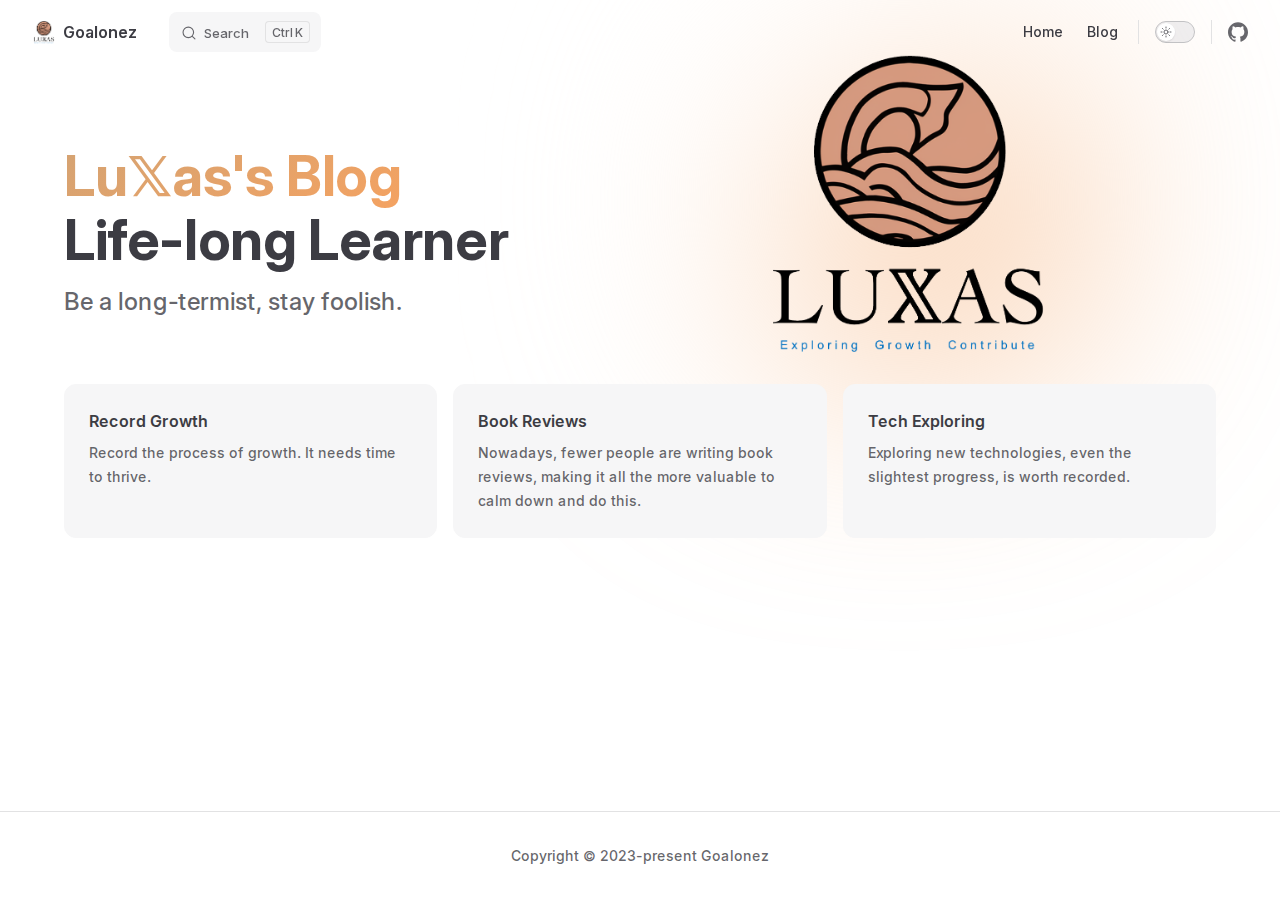
==== commit 6e2519db: "feat: test lastUpdated" ====
--- a/en/index.html
+++ b/en/index.html
@@ -1,25 +1,26 @@
 <!DOCTYPE html>
-<html lang="en-US" dir="ltr">
+<html lang="zh-CN" dir="ltr">
   <head>
     <meta charset="utf-8">
     <meta name="viewport" content="width=device-width,initial-scale=1">
-    <title>Lu𝕏as</title>
-    <meta name="description" content="Vite & Vue powered static site generator.">
+    <title>Goalonez</title>
+    <meta name="description" content="Goalonez Blog">
     <meta name="generator" content="VitePress v1.2.2">
     <link rel="preload stylesheet" href="/assets/style.DDRdnjF_.css" as="style">
     
-    <script type="module" src="/assets/app.DLBh6SPV.js"></script>
+    <script type="module" src="/assets/app.jmoBMq5c.js"></script>
     <link rel="preload" href="/assets/inter-roman-latin.Di8DUHzh.woff2" as="font" type="font/woff2" crossorigin="">
     <link rel="modulepreload" href="/assets/chunks/framework.D42TvibZ.js">
-    <link rel="modulepreload" href="/assets/chunks/theme.DUBHkYEE.js">
+    <link rel="modulepreload" href="/assets/chunks/theme.CHCmfPLS.js">
     <link rel="modulepreload" href="/assets/en_index.md.DZoqJxFA.lean.js">
-    <link rel="icon" href="/favicon.png">
+    <link rel="icon" href="/logo.ico">
+    <script>var _hmt=_hmt||[];(function(){var e=document.createElement("script");e.src="https://hm.baidu.com/hm.js?\u81EA\u5DF1\u7533\u8BF7";var t=document.getElementsByTagName("script")[0];t.parentNode.insertBefore(e,t)})();</script>
     <script id="check-dark-mode">(()=>{const e=localStorage.getItem("vitepress-theme-appearance")||"auto",a=window.matchMedia("(prefers-color-scheme: dark)").matches;(!e||e==="auto"?a:e==="dark")&&document.documentElement.classList.add("dark")})();</script>
     <script id="check-mac-os">document.documentElement.classList.toggle("mac",/Mac|iPhone|iPod|iPad/i.test(navigator.platform));</script>
   </head>
   <body>
-    <div id="app"><div class="Layout" data-v-5d98c3a5><!--[--><!--]--><!--[--><span tabindex="-1" data-v-0f60ec36></span><a href="#VPContent" class="VPSkipLink visually-hidden" data-v-0f60ec36> Skip to content </a><!--]--><!----><header class="VPNav" data-v-5d98c3a5 data-v-ae24b3ad><div class="VPNavBar home top" data-v-ae24b3ad data-v-ccf7ddec><div class="wrapper" data-v-ccf7ddec><div class="container" data-v-ccf7ddec><div class="title" data-v-ccf7ddec><div class="VPNavBarTitle" data-v-ccf7ddec data-v-ab179fa1><a class="title" href="/en/" data-v-ab179fa1><!--[--><!--]--><!----><span data-v-ab179fa1>Lu𝕏as</span><!--[--><!--]--></a></div></div><div class="content" data-v-ccf7ddec><div class="content-body" data-v-ccf7ddec><!--[--><!--]--><div class="VPNavBarSearch search" data-v-ccf7ddec><!--[--><!----><div id="local-search"><button type="button" class="DocSearch DocSearch-Button" aria-label="Search"><span class="DocSearch-Button-Container"><span class="vp-icon DocSearch-Search-Icon"></span><span class="DocSearch-Button-Placeholder">Search</span></span><span class="DocSearch-Button-Keys"><kbd class="DocSearch-Button-Key"></kbd><kbd class="DocSearch-Button-Key">K</kbd></span></button></div><!--]--></div><nav aria-labelledby="main-nav-aria-label" class="VPNavBarMenu menu" data-v-ccf7ddec data-v-7f418b0f><span id="main-nav-aria-label" class="visually-hidden" data-v-7f418b0f>Main Navigation</span><!--[--><!--[--><a class="VPLink link VPNavBarMenuLink" href="/about/page" tabindex="0" data-v-7f418b0f data-v-9c663999><!--[--><span data-v-9c663999>About</span><!--]--></a><!--]--><!--]--></nav><div class="VPFlyout VPNavBarTranslations translations" data-v-ccf7ddec data-v-88af2de4 data-v-b6c34ac9><button type="button" class="button" aria-haspopup="true" aria-expanded="false" aria-label="Change language" data-v-b6c34ac9><span class="text" data-v-b6c34ac9><span class="vpi-languages option-icon" data-v-b6c34ac9></span><!----><span class="vpi-chevron-down text-icon" data-v-b6c34ac9></span></span></button><div class="menu" data-v-b6c34ac9><div class="VPMenu" data-v-b6c34ac9 data-v-e7ea1737><!----><!--[--><!--[--><div class="items" data-v-88af2de4><p class="title" data-v-88af2de4>English</p><!--[--><div class="VPMenuLink" data-v-88af2de4 data-v-43f1e123><a class="VPLink link" href="/" data-v-43f1e123><!--[-->简体中文<!--]--></a></div><!--]--></div><!--]--><!--]--></div></div></div><div class="VPNavBarAppearance appearance" data-v-ccf7ddec data-v-e6aabb21><button class="VPSwitch VPSwitchAppearance" type="button" role="switch" title="Switch to dark theme" aria-checked="false" data-v-e6aabb21 data-v-d1f28634 data-v-1d5665e3><span class="check" data-v-1d5665e3><span class="icon" data-v-1d5665e3><!--[--><span class="vpi-sun sun" data-v-d1f28634></span><span class="vpi-moon moon" data-v-d1f28634></span><!--]--></span></span></button></div><div class="VPSocialLinks VPNavBarSocialLinks social-links" data-v-ccf7ddec data-v-0394ad82 data-v-7bc22406><!--[--><a class="VPSocialLink no-icon" href="https://github.com/luxasjer" aria-label="github" target="_blank" rel="noopener" data-v-7bc22406 data-v-eee4e7cb><span class="vpi-social-github" /></a><a class="VPSocialLink no-icon" href="mailto:jiap@hotmail.com" aria-label target="_blank" rel="noopener" data-v-7bc22406 data-v-eee4e7cb><svg xmlns="http://www.w3.org/2000/svg" viewBox="0 0 128 96" id="email"><g><path d="M0 11.283V8a8 8 0 0 1 8-8h112a8 8 0 0 1 8 8v3.283l-64 40zm66.12 48.11a4.004 4.004 0 0 1-4.24 0L0 20.717V88a8 8 0 0 0 8 8h112a8 8 0 0 0 8-8V20.717z"></path></g></svg></a><!--]--></div><div class="VPFlyout VPNavBarExtra extra" data-v-ccf7ddec data-v-d0bd9dde data-v-b6c34ac9><button type="button" class="button" aria-haspopup="true" aria-expanded="false" aria-label="extra navigation" data-v-b6c34ac9><span class="vpi-more-horizontal icon" data-v-b6c34ac9></span></button><div class="menu" data-v-b6c34ac9><div class="VPMenu" data-v-b6c34ac9 data-v-e7ea1737><!----><!--[--><!--[--><div class="group translations" data-v-d0bd9dde><p class="trans-title" data-v-d0bd9dde>English</p><!--[--><div class="VPMenuLink" data-v-d0bd9dde data-v-43f1e123><a class="VPLink link" href="/" data-v-43f1e123><!--[-->简体中文<!--]--></a></div><!--]--></div><div class="group" data-v-d0bd9dde><div class="item appearance" data-v-d0bd9dde><p class="label" data-v-d0bd9dde>Appearance</p><div class="appearance-action" data-v-d0bd9dde><button class="VPSwitch VPSwitchAppearance" type="button" role="switch" title="Switch to dark theme" aria-checked="false" data-v-d0bd9dde data-v-d1f28634 data-v-1d5665e3><span class="check" data-v-1d5665e3><span class="icon" data-v-1d5665e3><!--[--><span class="vpi-sun sun" data-v-d1f28634></span><span class="vpi-moon moon" data-v-d1f28634></span><!--]--></span></span></button></div></div></div><div class="group" data-v-d0bd9dde><div class="item social-links" data-v-d0bd9dde><div class="VPSocialLinks social-links-list" data-v-d0bd9dde data-v-7bc22406><!--[--><a class="VPSocialLink no-icon" href="https://github.com/luxasjer" aria-label="github" target="_blank" rel="noopener" data-v-7bc22406 data-v-eee4e7cb><span class="vpi-social-github" /></a><a class="VPSocialLink no-icon" href="mailto:jiap@hotmail.com" aria-label target="_blank" rel="noopener" data-v-7bc22406 data-v-eee4e7cb><svg xmlns="http://www.w3.org/2000/svg" viewBox="0 0 128 96" id="email"><g><path d="M0 11.283V8a8 8 0 0 1 8-8h112a8 8 0 0 1 8 8v3.283l-64 40zm66.12 48.11a4.004 4.004 0 0 1-4.24 0L0 20.717V88a8 8 0 0 0 8 8h112a8 8 0 0 0 8-8V20.717z"></path></g></svg></a><!--]--></div></div></div><!--]--><!--]--></div></div></div><!--[--><!--]--><button type="button" class="VPNavBarHamburger hamburger" aria-label="mobile navigation" aria-expanded="false" aria-controls="VPNavScreen" data-v-ccf7ddec data-v-e5dd9c1c><span class="container" data-v-e5dd9c1c><span class="top" data-v-e5dd9c1c></span><span class="middle" data-v-e5dd9c1c></span><span class="bottom" data-v-e5dd9c1c></span></span></button></div></div></div></div><div class="divider" data-v-ccf7ddec><div class="divider-line" data-v-ccf7ddec></div></div></div><!----></header><!----><!----><div class="VPContent is-home" id="VPContent" data-v-5d98c3a5 data-v-1428d186><div class="VPHome" data-v-1428d186 data-v-686f80a6><!--[--><!--]--><div class="VPHero has-image VPHomeHero" data-v-686f80a6 data-v-303bb580><div class="container" data-v-303bb580><div class="main" data-v-303bb580><!--[--><!--]--><!--[--><h1 class="name" data-v-303bb580><span class="clip" data-v-303bb580>Lu𝕏as's Blog</span></h1><p class="text" data-v-303bb580>Life-long Learner</p><p class="tagline" data-v-303bb580>Be a long-termist, stay foolish.</p><!--]--><!--[--><!--]--><!----><!--[--><!--]--></div><div class="image" data-v-303bb580><div class="image-container" data-v-303bb580><div class="image-bg" data-v-303bb580></div><!--[--><!--[--><img class="VPImage image-src" src="/logo.png" alt="Luxas" data-v-8426fc1a><!--]--><!--]--></div></div></div></div><!--[--><!--]--><!--[--><!--]--><div class="VPFeatures VPHomeFeatures" data-v-686f80a6 data-v-a6181336><div class="container" data-v-a6181336><div class="items" data-v-a6181336><!--[--><div class="grid-3 item" data-v-a6181336><div class="VPLink no-icon VPFeature" data-v-a6181336 data-v-a3976bdc><!--[--><article class="box" data-v-a3976bdc><!----><h2 class="title" data-v-a3976bdc>Record Growth</h2><p class="details" data-v-a3976bdc>Record the process of growth. It needs time to thrive.</p><!----></article><!--]--></div></div><div class="grid-3 item" data-v-a6181336><div class="VPLink no-icon VPFeature" data-v-a6181336 data-v-a3976bdc><!--[--><article class="box" data-v-a3976bdc><!----><h2 class="title" data-v-a3976bdc>Book Reviews</h2><p class="details" data-v-a3976bdc>Nowadays, fewer people are writing book reviews, making it all the more valuable to calm down and do this.</p><!----></article><!--]--></div></div><div class="grid-3 item" data-v-a6181336><div class="VPLink no-icon VPFeature" data-v-a6181336 data-v-a3976bdc><!--[--><article class="box" data-v-a3976bdc><!----><h2 class="title" data-v-a3976bdc>Tech Exploring</h2><p class="details" data-v-a3976bdc>Exploring new technologies, even the slightest progress, is worth recorded.</p><!----></article><!--]--></div></div><!--]--></div></div></div><!--[--><!--]--><div class="vp-doc container" style="" data-v-686f80a6 data-v-8e2d4988><!--[--><div style="position:relative;" data-v-686f80a6><div></div></div><!--]--></div></div></div><footer class="VPFooter" data-v-5d98c3a5 data-v-e315a0ad><div class="container" data-v-e315a0ad><p class="message" data-v-e315a0ad>Released under the MIT License</p><p class="copyright" data-v-e315a0ad>Copyright © 2019 - 2024 Lu𝕏as</p></div></footer><!--[--><!--]--></div></div>
-    <script>window.__VP_HASH_MAP__=JSON.parse("{\"en_about_page.md\":\"DfdKTRWu\",\"en_posts_index.md\":\"Dd6nud6J\",\"about_page.md\":\"Cd9vt3Vc\",\"index.md\":\"DDCUJLED\",\"en_posts_how-to-configure-multiple-github-accounts-on-mac.md\":\"Dc8gXFpG\",\"posts_index.md\":\"DUNDQnD2\",\"en_index.md\":\"DZoqJxFA\",\"posts_how-to-configure-multiple-github-accounts-on-mac.md\":\"HzGMgSVw\"}");window.__VP_SITE_DATA__=JSON.parse("{\"lang\":\"en-US\",\"dir\":\"ltr\",\"title\":\"Lu𝕏as\",\"description\":\"Lu𝕏as 的个人网站\",\"base\":\"/\",\"head\":[],\"router\":{\"prefetchLinks\":true},\"appearance\":true,\"themeConfig\":{\"socialLinks\":[{\"icon\":\"github\",\"link\":\"https://github.com/luxasjer\"},{\"icon\":{\"svg\":\"<svg xmlns=\\\"http://www.w3.org/2000/svg\\\" viewBox=\\\"0 0 128 96\\\" id=\\\"email\\\"><g><path d=\\\"M0 11.283V8a8 8 0 0 1 8-8h112a8 8 0 0 1 8 8v3.283l-64 40zm66.12 48.11a4.004 4.004 0 0 1-4.24 0L0 20.717V88a8 8 0 0 0 8 8h112a8 8 0 0 0 8-8V20.717z\\\"></path></g></svg>\"},\"link\":\"mailto:jiap@hotmail.com\"}],\"search\":{\"provider\":\"local\"}},\"locales\":{\"root\":{\"label\":\"简体中文\",\"lang\":\"cn-zh\",\"description\":\"中文\",\"themeConfig\":{\"nav\":[{\"text\":\"文章\",\"link\":\"/posts\"},{\"text\":\"关于\",\"link\":\"/about/page\"}],\"editLink\":{\"pattern\":\"mailto:jiap@hotmail.com\",\"text\":\"与我取得联系\"},\"footer\":{\"message\":\"基于 MIT 许可发布\",\"copyright\":\"版权所有 © 2019-2024 Lu𝕏as\"},\"docFooter\":{\"prev\":\"上一页\",\"next\":\"下一页\"},\"outlineTitle\":\"导航栏\",\"outline\":[2,3],\"lastUpdated\":{\"text\":\"最后更新于\",\"formatOptions\":{\"dateStyle\":\"short\",\"timeStyle\":\"medium\"}},\"langMenuLabel\":\"多语言\",\"returnToTopLabel\":\"回到顶部\",\"sidebarMenuLabel\":\"菜单\",\"darkModeSwitchLabel\":\"主题\",\"lightModeSwitchTitle\":\"切换到浅色模式\",\"darkModeSwitchTitle\":\"切换到深色模式\"}},\"en\":{\"label\":\"English\",\"lang\":\"en-US\",\"description\":\"Vite & Vue powered static site generator.\",\"themeConfig\":{\"nav\":[{\"text\":\"About\",\"link\":\"/about/page\"}],\"editLink\":{\"pattern\":\"mailto:jiap@hotmail.com\",\"text\":\"Mail to me\"},\"footer\":{\"message\":\"Released under the MIT License\",\"copyright\":\"Copyright © 2019 - 2024 Lu𝕏as\"}}}},\"scrollOffset\":134,\"cleanUrls\":true}");</script>
+    <div id="app"><div class="Layout" data-v-5d98c3a5><!--[--><!--]--><!--[--><span tabindex="-1" data-v-0f60ec36></span><a href="#VPContent" class="VPSkipLink visually-hidden" data-v-0f60ec36> Skip to content </a><!--]--><!----><header class="VPNav" data-v-5d98c3a5 data-v-ae24b3ad><div class="VPNavBar home top" data-v-ae24b3ad data-v-ccf7ddec><div class="wrapper" data-v-ccf7ddec><div class="container" data-v-ccf7ddec><div class="title" data-v-ccf7ddec><div class="VPNavBarTitle" data-v-ccf7ddec data-v-ab179fa1><a class="title" href="/" data-v-ab179fa1><!--[--><!--]--><!--[--><img class="VPImage logo" src="/logo.png" alt data-v-8426fc1a><!--]--><span data-v-ab179fa1>Goalonez</span><!--[--><!--]--></a></div></div><div class="content" data-v-ccf7ddec><div class="content-body" data-v-ccf7ddec><!--[--><!--]--><div class="VPNavBarSearch search" data-v-ccf7ddec><!--[--><!----><div id="local-search"><button type="button" class="DocSearch DocSearch-Button" aria-label="Search"><span class="DocSearch-Button-Container"><span class="vp-icon DocSearch-Search-Icon"></span><span class="DocSearch-Button-Placeholder">Search</span></span><span class="DocSearch-Button-Keys"><kbd class="DocSearch-Button-Key"></kbd><kbd class="DocSearch-Button-Key">K</kbd></span></button></div><!--]--></div><nav aria-labelledby="main-nav-aria-label" class="VPNavBarMenu menu" data-v-ccf7ddec data-v-7f418b0f><span id="main-nav-aria-label" class="visually-hidden" data-v-7f418b0f>Main Navigation</span><!--[--><!--[--><a class="VPLink link VPNavBarMenuLink" href="/" tabindex="0" data-v-7f418b0f data-v-9c663999><!--[--><span data-v-9c663999>Home</span><!--]--></a><!--]--><!--[--><a class="VPLink link VPNavBarMenuLink" href="/aboutme" tabindex="0" data-v-7f418b0f data-v-9c663999><!--[--><span data-v-9c663999>Blog</span><!--]--></a><!--]--><!--]--></nav><!----><div class="VPNavBarAppearance appearance" data-v-ccf7ddec data-v-e6aabb21><button class="VPSwitch VPSwitchAppearance" type="button" role="switch" title="Switch to dark theme" aria-checked="false" data-v-e6aabb21 data-v-d1f28634 data-v-1d5665e3><span class="check" data-v-1d5665e3><span class="icon" data-v-1d5665e3><!--[--><span class="vpi-sun sun" data-v-d1f28634></span><span class="vpi-moon moon" data-v-d1f28634></span><!--]--></span></span></button></div><div class="VPSocialLinks VPNavBarSocialLinks social-links" data-v-ccf7ddec data-v-0394ad82 data-v-7bc22406><!--[--><a class="VPSocialLink no-icon" href="https://github.com/Goalonez/goalonez.github.io" aria-label="github" target="_blank" rel="noopener" data-v-7bc22406 data-v-eee4e7cb><span class="vpi-social-github" /></a><!--]--></div><div class="VPFlyout VPNavBarExtra extra" data-v-ccf7ddec data-v-d0bd9dde data-v-b6c34ac9><button type="button" class="button" aria-haspopup="true" aria-expanded="false" aria-label="extra navigation" data-v-b6c34ac9><span class="vpi-more-horizontal icon" data-v-b6c34ac9></span></button><div class="menu" data-v-b6c34ac9><div class="VPMenu" data-v-b6c34ac9 data-v-e7ea1737><!----><!--[--><!--[--><!----><div class="group" data-v-d0bd9dde><div class="item appearance" data-v-d0bd9dde><p class="label" data-v-d0bd9dde>Appearance</p><div class="appearance-action" data-v-d0bd9dde><button class="VPSwitch VPSwitchAppearance" type="button" role="switch" title="Switch to dark theme" aria-checked="false" data-v-d0bd9dde data-v-d1f28634 data-v-1d5665e3><span class="check" data-v-1d5665e3><span class="icon" data-v-1d5665e3><!--[--><span class="vpi-sun sun" data-v-d1f28634></span><span class="vpi-moon moon" data-v-d1f28634></span><!--]--></span></span></button></div></div></div><div class="group" data-v-d0bd9dde><div class="item social-links" data-v-d0bd9dde><div class="VPSocialLinks social-links-list" data-v-d0bd9dde data-v-7bc22406><!--[--><a class="VPSocialLink no-icon" href="https://github.com/Goalonez/goalonez.github.io" aria-label="github" target="_blank" rel="noopener" data-v-7bc22406 data-v-eee4e7cb><span class="vpi-social-github" /></a><!--]--></div></div></div><!--]--><!--]--></div></div></div><!--[--><!--]--><button type="button" class="VPNavBarHamburger hamburger" aria-label="mobile navigation" aria-expanded="false" aria-controls="VPNavScreen" data-v-ccf7ddec data-v-e5dd9c1c><span class="container" data-v-e5dd9c1c><span class="top" data-v-e5dd9c1c></span><span class="middle" data-v-e5dd9c1c></span><span class="bottom" data-v-e5dd9c1c></span></span></button></div></div></div></div><div class="divider" data-v-ccf7ddec><div class="divider-line" data-v-ccf7ddec></div></div></div><!----></header><!----><!----><div class="VPContent is-home" id="VPContent" data-v-5d98c3a5 data-v-1428d186><div class="VPHome" data-v-1428d186 data-v-686f80a6><!--[--><!--]--><div class="VPHero has-image VPHomeHero" data-v-686f80a6 data-v-303bb580><div class="container" data-v-303bb580><div class="main" data-v-303bb580><!--[--><!--]--><!--[--><h1 class="name" data-v-303bb580><span class="clip" data-v-303bb580>Lu𝕏as's Blog</span></h1><p class="text" data-v-303bb580>Life-long Learner</p><p class="tagline" data-v-303bb580>Be a long-termist, stay foolish.</p><!--]--><!--[--><!--]--><!----><!--[--><!--]--></div><div class="image" data-v-303bb580><div class="image-container" data-v-303bb580><div class="image-bg" data-v-303bb580></div><!--[--><!--[--><img class="VPImage image-src" src="/logo.png" alt="Luxas" data-v-8426fc1a><!--]--><!--]--></div></div></div></div><!--[--><!--]--><!--[--><!--]--><div class="VPFeatures VPHomeFeatures" data-v-686f80a6 data-v-a6181336><div class="container" data-v-a6181336><div class="items" data-v-a6181336><!--[--><div class="grid-3 item" data-v-a6181336><div class="VPLink no-icon VPFeature" data-v-a6181336 data-v-a3976bdc><!--[--><article class="box" data-v-a3976bdc><!----><h2 class="title" data-v-a3976bdc>Record Growth</h2><p class="details" data-v-a3976bdc>Record the process of growth. It needs time to thrive.</p><!----></article><!--]--></div></div><div class="grid-3 item" data-v-a6181336><div class="VPLink no-icon VPFeature" data-v-a6181336 data-v-a3976bdc><!--[--><article class="box" data-v-a3976bdc><!----><h2 class="title" data-v-a3976bdc>Book Reviews</h2><p class="details" data-v-a3976bdc>Nowadays, fewer people are writing book reviews, making it all the more valuable to calm down and do this.</p><!----></article><!--]--></div></div><div class="grid-3 item" data-v-a6181336><div class="VPLink no-icon VPFeature" data-v-a6181336 data-v-a3976bdc><!--[--><article class="box" data-v-a3976bdc><!----><h2 class="title" data-v-a3976bdc>Tech Exploring</h2><p class="details" data-v-a3976bdc>Exploring new technologies, even the slightest progress, is worth recorded.</p><!----></article><!--]--></div></div><!--]--></div></div></div><!--[--><!--]--><div class="vp-doc container" style="" data-v-686f80a6 data-v-8e2d4988><!--[--><div style="position:relative;" data-v-686f80a6><div></div></div><!--]--></div></div></div><footer class="VPFooter" data-v-5d98c3a5 data-v-e315a0ad><div class="container" data-v-e315a0ad><!----><p class="copyright" data-v-e315a0ad>Copyright © 2023-present Goalonez</p></div></footer><!--[--><!--]--></div></div>
+    <script>window.__VP_HASH_MAP__=JSON.parse("{\"en_posts_how-to-configure-multiple-github-accounts-on-mac.md\":\"Dc8gXFpG\",\"en_posts_index.md\":\"Dd6nud6J\",\"posts_index.md\":\"DUNDQnD2\",\"about_page.md\":\"Cd9vt3Vc\",\"index.md\":\"DDCUJLED\",\"en_index.md\":\"DZoqJxFA\",\"en_about_page.md\":\"DfdKTRWu\",\"posts_how-to-configure-multiple-github-accounts-on-mac.md\":\"DrdQ6sR2\"}");window.__VP_SITE_DATA__=JSON.parse("{\"lang\":\"zh-CN\",\"dir\":\"ltr\",\"title\":\"Goalonez\",\"description\":\"Goalonez Blog\",\"base\":\"/\",\"head\":[],\"router\":{\"prefetchLinks\":true},\"appearance\":true,\"themeConfig\":{\"logo\":\"/logo.png\",\"nav\":[{\"text\":\"Home\",\"link\":\"/\"},{\"text\":\"Blog\",\"link\":\"/aboutme\"}],\"sidebar\":[{\"text\":\"博客\",\"items\":[{\"text\":\"About Me\",\"link\":\"/aboutme\"}]}],\"docFooter\":{\"prev\":\"上一篇\",\"next\":\"下一篇\"},\"outline\":{\"level\":[2,6],\"label\":\"文章目录\"},\"lastUpdatedText\":\"最后更新时间\",\"search\":{\"provider\":\"local\"},\"socialLinks\":[{\"icon\":\"github\",\"link\":\"https://github.com/Goalonez/goalonez.github.io\"}],\"footer\":{\"copyright\":\"Copyright © 2023-present Goalonez\"}},\"locales\":{},\"scrollOffset\":134,\"cleanUrls\":true}");</script>
     
   </body>
 </html>